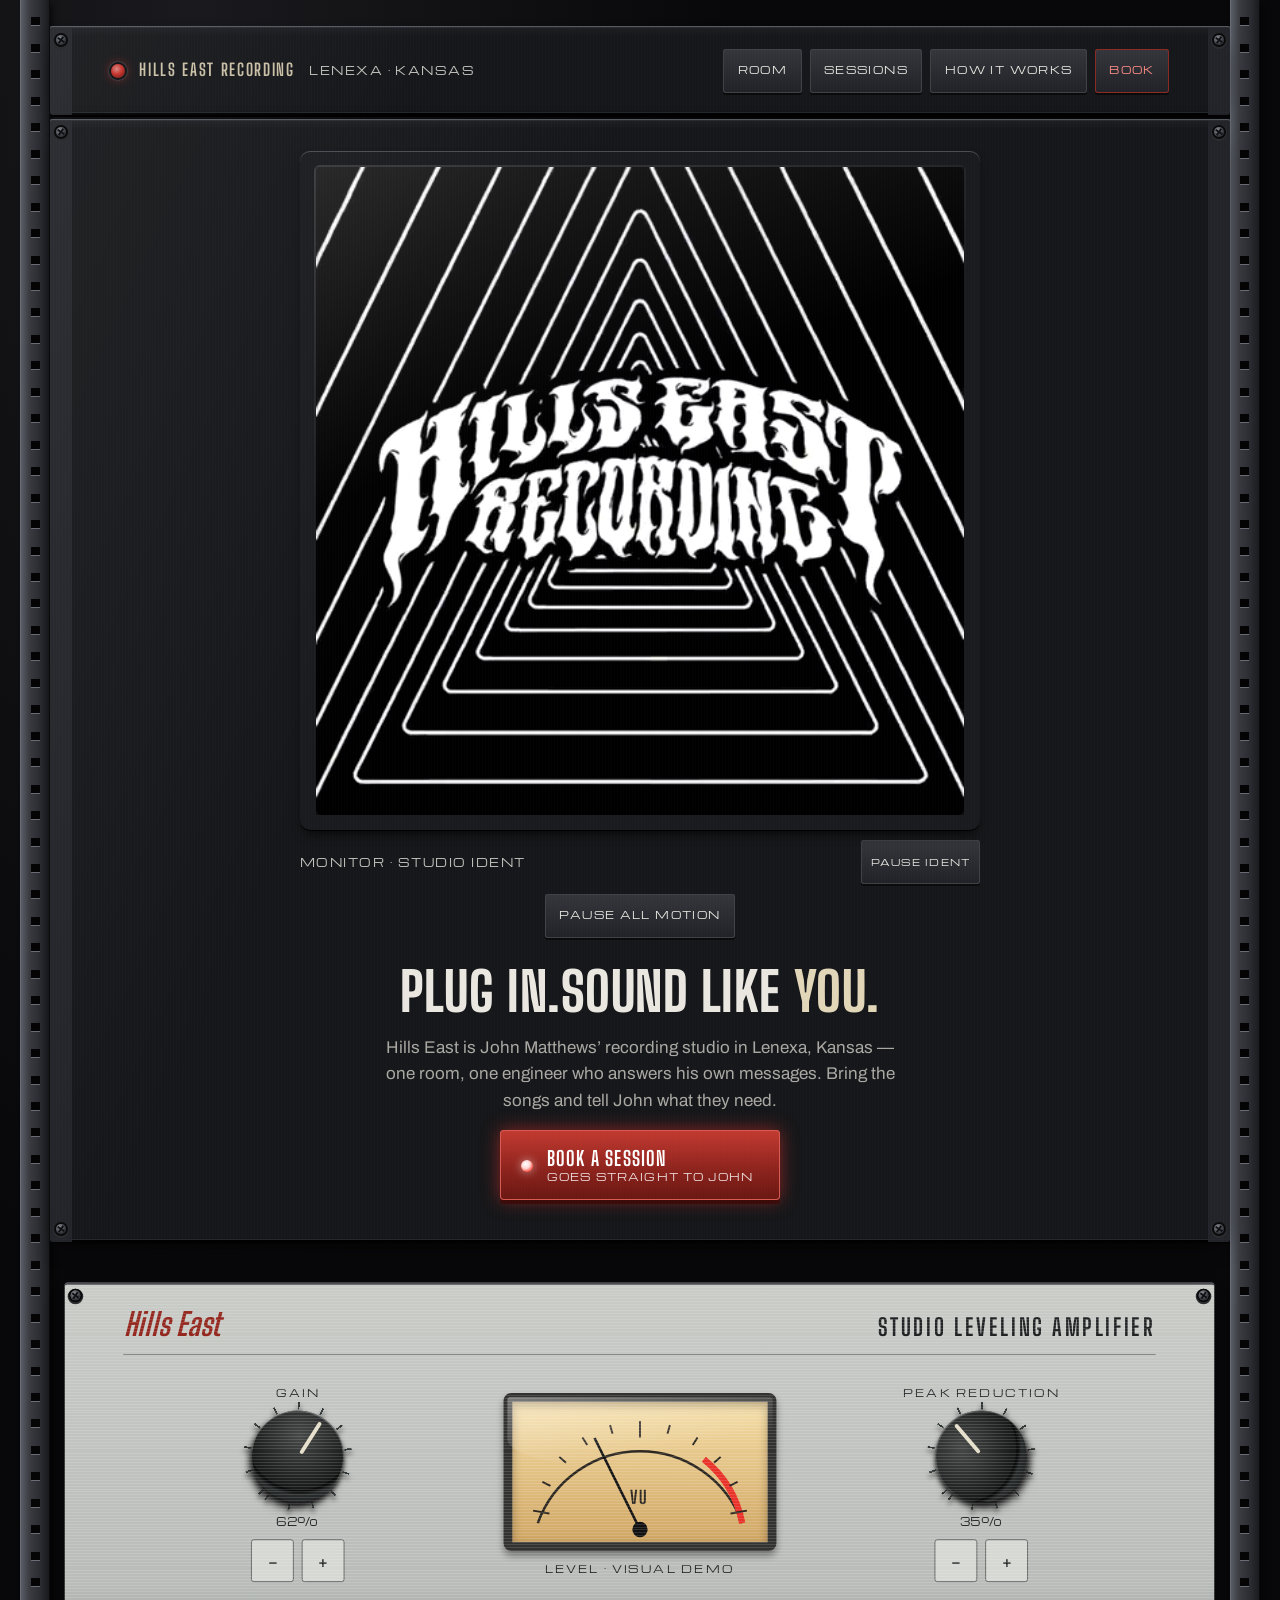
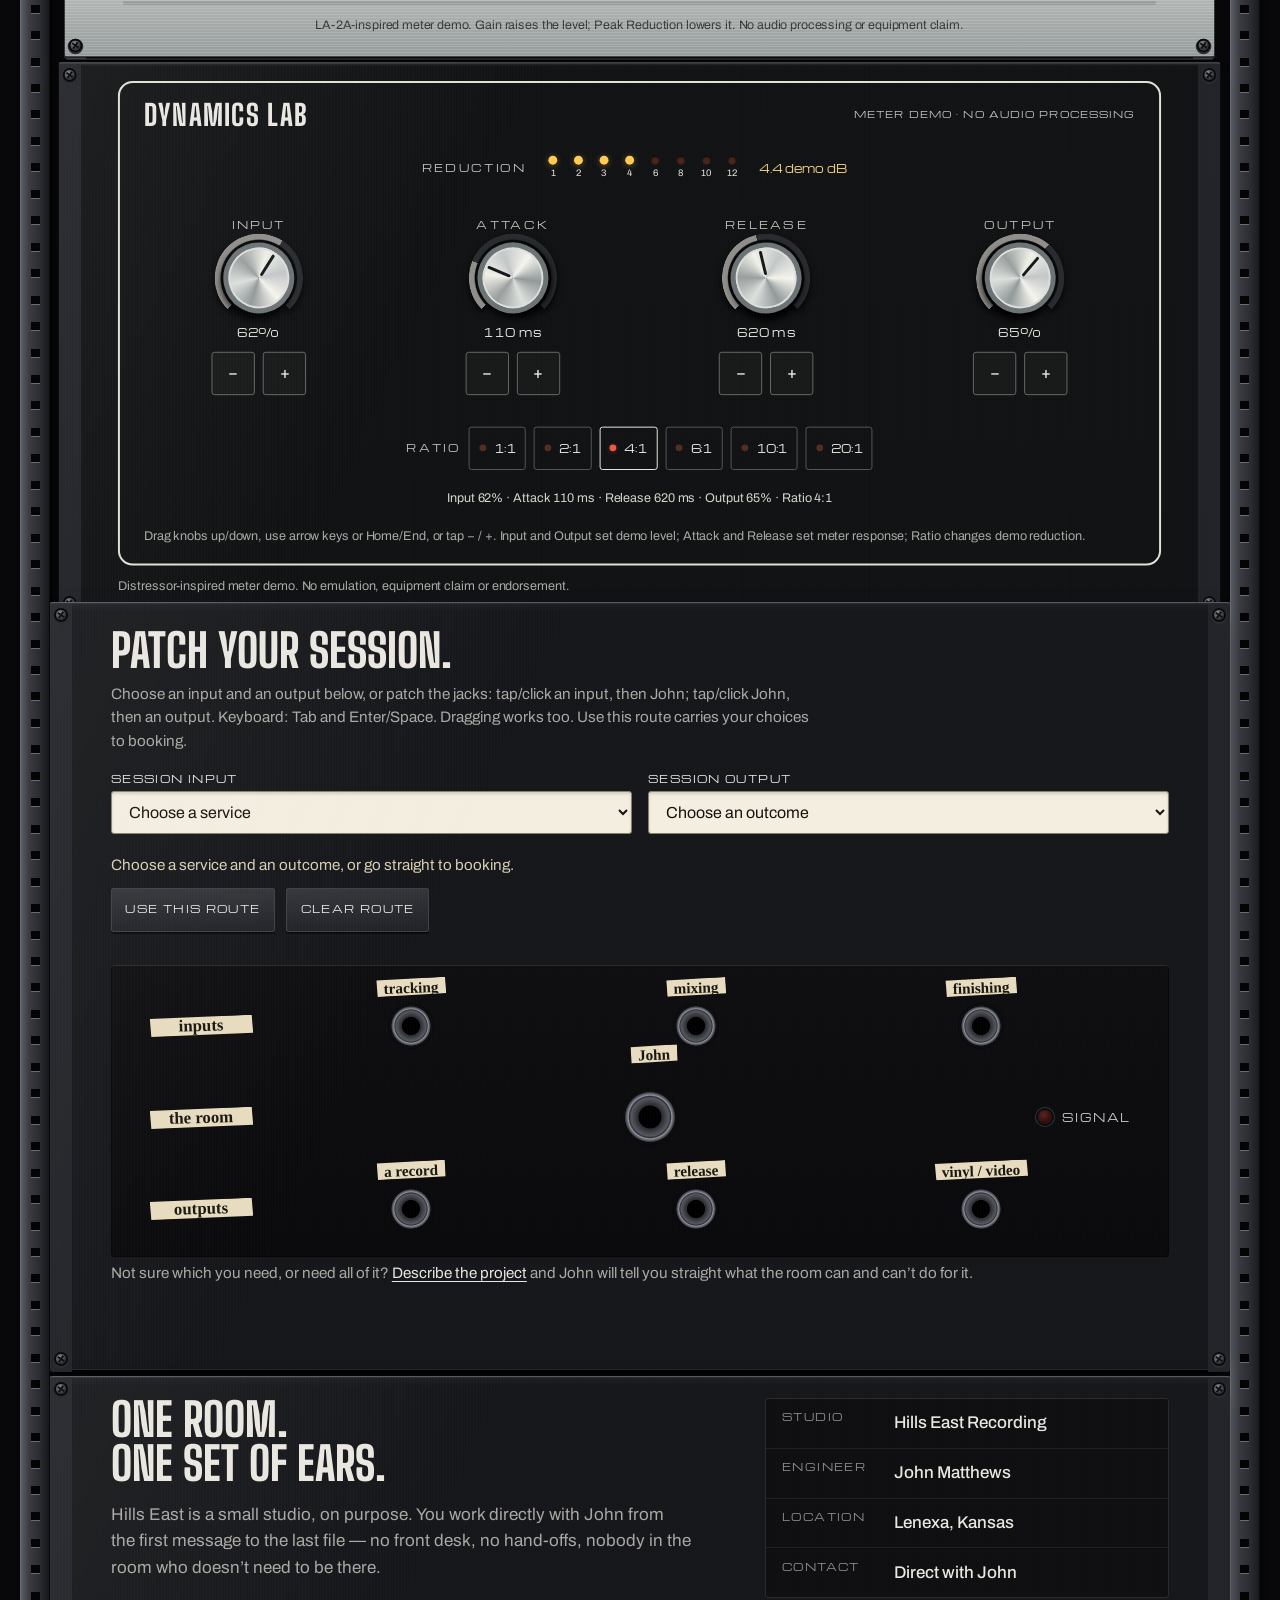
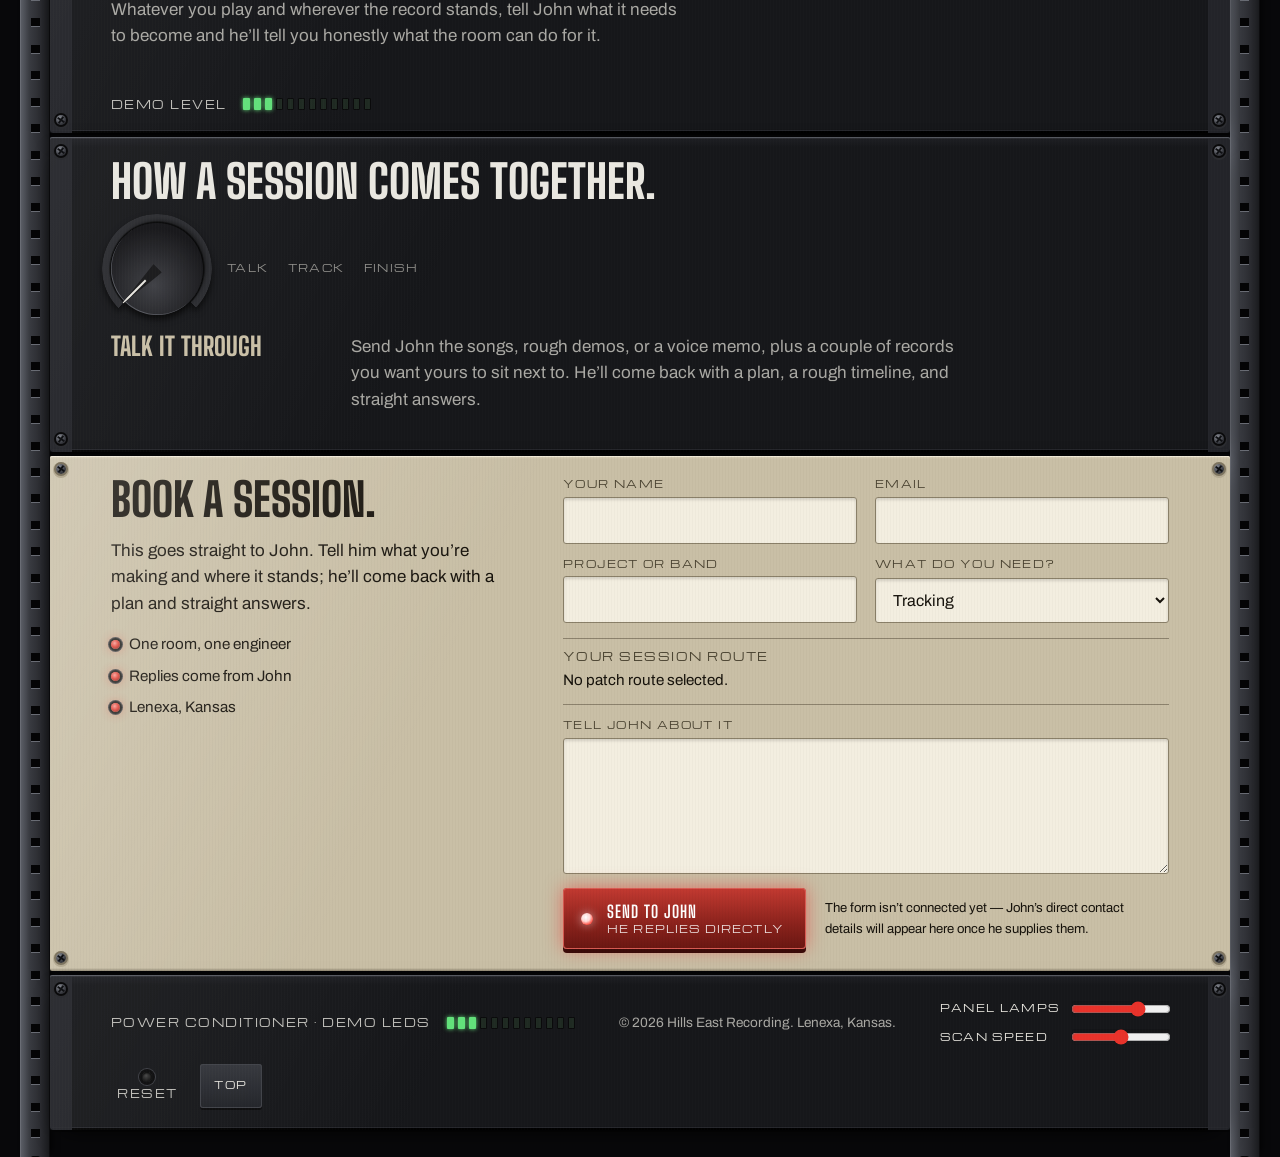
==== index.html @ ac547ae5 "add sampler" ====
<!doctype html>
<html lang="en">
<head>
<meta charset="utf-8">
<meta name="viewport" content="width=device-width,initial-scale=1">
<title>Hills East Recording — Lenexa, Kansas</title>
<meta name="description" content="Hills East Recording is John Matthews' one-room recording studio in Lenexa, Kansas. Tracking, mixing and finishing — you work directly with John.">
<meta name="theme-color" content="#0b0b0c">
<link rel="icon" href="assets/favicon.svg" type="image/svg+xml">
<link rel="preload" href="fonts/bigshoulders-var.woff2" as="font" type="font/woff2" crossorigin>
<link rel="preload" href="fonts/michroma-400.woff2" as="font" type="font/woff2" crossorigin>
<link rel="stylesheet" href="styles.css">
<link rel="stylesheet" href="sampler.css">
</head>
<body>
<a class="skip" href="#book">Skip to booking</a>

<div class="rack" id="rack">
  <div class="rail rail--l" aria-hidden="true"></div>
  <div class="rail rail--r" aria-hidden="true"></div>

  <!-- 1U · ID / power / nav -->
  <header class="unit u1 id-unit" aria-label="Site header">
    <span class="screw tl"></span><span class="screw tr"></span>
    <div class="id-brand">
      <span class="jewel jewel--on" aria-hidden="true"></span>
      <a href="#rack" class="brand">Hills East Recording</a>
      <span class="legend">Lenexa · Kansas</span>
    </div>
    <nav class="id-nav" aria-label="Sections">
      <a class="pushbtn" href="#room">Room</a>
      <a class="pushbtn" href="#patch">Sessions</a>
      <a class="pushbtn" href="#flow">How it works</a>
      <a class="pushbtn pushbtn--red" href="#book">Book</a>
    </nav>
  </header>

  <!-- 4U · monitor + hero -->
  <section class="unit u4 monitor" aria-labelledby="hero-title">
    <span class="screw tl"></span><span class="screw tr"></span><span class="screw bl"></span><span class="screw br"></span>
    <figure class="crt">
      <div class="crt-bezel">
        <picture>
          <source srcset="assets/hills-east-ident.webp" type="image/webp">
          <img class="crt-img" src="assets/hills-east-ident.gif" width="480" height="480" decoding="async"
               alt="Hills East Recording ident: nested white triangles zoom endlessly behind the studio's lettering">
        </picture>
        <span class="crt-glass" aria-hidden="true"></span>
      </div>
      <figcaption class="legend crt-cap">Monitor · studio ident <button class="pushbtn pushbtn--sm" type="button" id="ident-toggle" aria-pressed="true">Pause</button></figcaption>
      <button class="pushbtn motion-toggle" type="button" id="motion-toggle" aria-pressed="false">Pause all motion</button>
    </figure>

    <div class="hero-face">
      <h1 id="hero-title">Plug in.<br>Sound like <em>you.</em></h1>
      <p class="lede">Hills East is John Matthews’ recording studio in Lenexa, Kansas — one room, one engineer who answers his own messages. Bring the songs and tell John what they need.</p>

      <div class="hero-controls">
        <a class="bigswitch" href="#book"><span class="bigswitch-lamp" aria-hidden="true"></span>Book a session<small>Goes straight to John</small></a>
      </div>
    </div>
  </section>

  <section class="unit u3 optical-unit" id="optical" aria-labelledby="optical-title">
    <span class="screw tl"></span><span class="screw tr"></span><span class="screw bl"></span><span class="screw br"></span>
    <div class="optical-brand"><span>Hills East</span><h2 id="optical-title">Studio leveling amplifier</h2></div>
    <div class="optical-face"><div class="knob-wrap"><span class="legend">Gain</span><div class="knob knob--dark" role="slider" tabindex="0" aria-label="Gain — meter demo" aria-orientation="vertical" aria-valuemin="0" aria-valuemax="100" aria-valuenow="62" data-knob="gain" aria-describedby="knob-help"><span class="knob-cap"><i class="knob-line"></i></span></div><output data-value="gain">62</output><div class="knob-nudge"><button type="button" data-adjust="gain" data-direction="-1" aria-label="Decrease Gain">−</button><button type="button" data-adjust="gain" data-direction="1" aria-label="Increase Gain">+</button></div></div>
      <div class="optical-center">      <div class="meters" aria-hidden="true">
        <div class="vu" data-vu="L"><svg viewBox="0 0 200 110"><path class="vu-arc" d="M20 95 A85 85 0 0 1 180 95"/><path class="vu-red" d="M150 45 A85 85 0 0 1 180 95"/><g class="vu-ticks"></g><text x="100" y="80" class="vu-label">VU</text><line class="vu-needle" x1="100" y1="100" x2="100" y2="20"/><circle cx="100" cy="100" r="6" class="vu-hub"/></svg><span class="legend">L</span></div>

      </div>
<span class="legend">Level · visual demo</span></div>
      <div class="knob-wrap"><span class="legend">Peak reduction</span><div class="knob knob--dark" role="slider" tabindex="0" aria-label="Peak reduction — meter demo" aria-orientation="vertical" aria-valuemin="0" aria-valuemax="100" aria-valuenow="35" data-knob="peak" aria-describedby="knob-help"><span class="knob-cap"><i class="knob-line"></i></span></div><output data-value="peak">35</output><div class="knob-nudge"><button type="button" data-adjust="peak" data-direction="-1" aria-label="Decrease Peak reduction">−</button><button type="button" data-adjust="peak" data-direction="1" aria-label="Increase Peak reduction">+</button></div></div>
    </div>
    <p class="demo-note">LA-2A-inspired meter demo. Gain raises the level; Peak Reduction lowers it. No audio processing or equipment claim.</p>
  </section>

  <section class="unit u3 dynamics-unit" id="dynamics" aria-labelledby="dynamics-title">
    <span class="screw tl"></span><span class="screw tr"></span><span class="screw bl"></span><span class="screw br"></span>
    <div class="dynamics-frame">
      <div class="dynamics-head"><h2 id="dynamics-title">Dynamics lab</h2><span class="legend">Meter demo · no audio processing</span></div>
      <div class="demo-display"><span class="legend">Reduction</span><div class="reduction-leds" aria-hidden="true"><i><span>1</span></i><i><span>2</span></i><i><span>3</span></i><i><span>4</span></i><i><span>6</span></i><i><span>8</span></i><i><span>10</span></i><i><span>12</span></i></div><output id="demo-reduction">0.0 demo dB</output></div>
      <div class="dynamics-controls"><div class="knob-wrap"><span class="legend">Input</span><div class="knob knob--silver" role="slider" tabindex="0" aria-label="Input — meter demo" aria-orientation="vertical" aria-valuemin="0" aria-valuemax="100" aria-valuenow="62" data-knob="input" aria-describedby="knob-help"><span class="knob-cap"><i class="knob-line"></i></span></div><output data-value="input">62</output><div class="knob-nudge"><button type="button" data-adjust="input" data-direction="-1" aria-label="Decrease Input">−</button><button type="button" data-adjust="input" data-direction="1" aria-label="Increase Input">+</button></div></div><div class="knob-wrap"><span class="legend">Attack</span><div class="knob knob--silver" role="slider" tabindex="0" aria-label="Attack — meter demo" aria-orientation="vertical" aria-valuemin="0" aria-valuemax="100" aria-valuenow="25" data-knob="attack" aria-describedby="knob-help"><span class="knob-cap"><i class="knob-line"></i></span></div><output data-value="attack">25</output><div class="knob-nudge"><button type="button" data-adjust="attack" data-direction="-1" aria-label="Decrease Attack">−</button><button type="button" data-adjust="attack" data-direction="1" aria-label="Increase Attack">+</button></div></div><div class="knob-wrap"><span class="legend">Release</span><div class="knob knob--silver" role="slider" tabindex="0" aria-label="Release — meter demo" aria-orientation="vertical" aria-valuemin="0" aria-valuemax="100" aria-valuenow="45" data-knob="release" aria-describedby="knob-help"><span class="knob-cap"><i class="knob-line"></i></span></div><output data-value="release">45</output><div class="knob-nudge"><button type="button" data-adjust="release" data-direction="-1" aria-label="Decrease Release">−</button><button type="button" data-adjust="release" data-direction="1" aria-label="Increase Release">+</button></div></div><div class="knob-wrap"><span class="legend">Output</span><div class="knob knob--silver" role="slider" tabindex="0" aria-label="Output — meter demo" aria-orientation="vertical" aria-valuemin="0" aria-valuemax="100" aria-valuenow="65" data-knob="output" aria-describedby="knob-help"><span class="knob-cap"><i class="knob-line"></i></span></div><output data-value="output">65</output><div class="knob-nudge"><button type="button" data-adjust="output" data-direction="-1" aria-label="Decrease Output">−</button><button type="button" data-adjust="output" data-direction="1" aria-label="Increase Output">+</button></div></div></div>
      <div class="ratio-bank" role="group" aria-label="Demo ratio"><span class="legend">Ratio</span><button type="button" data-ratio="1" aria-pressed="false"><i aria-hidden="true"></i>1:1</button><button type="button" data-ratio="2" aria-pressed="false"><i aria-hidden="true"></i>2:1</button><button type="button" data-ratio="4" aria-pressed="true"><i aria-hidden="true"></i>4:1</button><button type="button" data-ratio="6" aria-pressed="false"><i aria-hidden="true"></i>6:1</button><button type="button" data-ratio="10" aria-pressed="false"><i aria-hidden="true"></i>10:1</button><button type="button" data-ratio="20" aria-pressed="false"><i aria-hidden="true"></i>20:1</button></div>
      <p id="demo-settings" class="demo-settings" aria-live="polite"></p>
      <p id="knob-help" class="demo-note">Drag knobs up/down, use arrow keys or Home/End, or tap − / +. Input and Output set demo level; Attack and Release set meter response; Ratio changes demo reduction.</p>
    </div>
    <p class="demo-note">Distressor-inspired meter demo. No emulation, equipment claim or endorsement.</p>
  </section>

  <!-- 2U · patchbay: sessions -->
  <section class="unit u2 patchbay" id="patch" aria-labelledby="patch-title">
    <span class="screw tl"></span><span class="screw tr"></span><span class="screw bl"></span><span class="screw br"></span>
    <div class="patch-head">
      <h2 id="patch-title">Patch your session.</h2>
      <p class="patch-hint">Choose an input and an output below, or patch the jacks: tap/click an input, then John; tap/click John, then an output. Keyboard: Tab and Enter/Space. Dragging works too. Use this route carries your choices to booking.</p>
    </div>
    <div class="route-selectors"><div class="f"><label for="route-input">Session input</label><select id="route-input"><option value="">Choose a service</option><option value="in-tracking">Tracking</option><option value="in-mixing">Mixing</option><option value="in-finishing">Finishing</option></select></div><div class="f"><label for="route-output">Session output</label><select id="route-output"><option value="">Choose an outcome</option><option value="out-record">A record</option><option value="out-release">Release</option><option value="out-video">Vinyl / video</option></select></div></div>
    <div class="route-actions"><p id="route-status" role="status">Choose a service and an outcome.</p><button class="pushbtn" type="button" id="use-route">Use this route</button><button class="pushbtn" type="button" id="clear-route">Clear route</button></div>
    <noscript><p>Interactive routing needs JavaScript. You can still choose your service and describe the outcome in the booking form below. The form is not connected.</p></noscript>
    <div class="jackfield">
      <svg class="cables" aria-hidden="true"></svg>
      <div class="jackrow jackrow--in">
        <span class="tape">inputs</span>
        <button class="jack" data-jack="in-tracking" aria-label="Input: tracking"><span class="tape tape--jack">tracking</span></button>
        <button class="jack" data-jack="in-mixing" aria-label="Input: mixing"><span class="tape tape--jack">mixing</span></button>
        <button class="jack" data-jack="in-finishing" aria-label="Input: finishing"><span class="tape tape--jack">finishing</span></button>
      </div>
      <div class="jackrow jackrow--room">
        <span class="tape">the room</span>
        <button class="jack jack--room" data-jack="room" aria-label="The room"><span class="tape tape--jack">John</span></button>
        <span class="lamp-wrap"><span class="jewel" id="route-lamp" aria-hidden="true"></span><span class="legend">Signal</span></span>
      </div>
      <div class="jackrow jackrow--out">
        <span class="tape">outputs</span>
        <button class="jack" data-jack="out-record" aria-label="Output: a record"><span class="tape tape--jack">a record</span></button>
        <button class="jack" data-jack="out-release" aria-label="Output: release"><span class="tape tape--jack">release</span></button>
        <button class="jack" data-jack="out-video" aria-label="Output: video / vinyl"><span class="tape tape--jack">vinyl / video</span></button>
      </div>
    </div>
    <div class="services" id="services" aria-live="polite">
      <article class="service" data-service="in-tracking"><h3>Tracking</h3><p>You have songs and need them recorded well. Say what you play, how many of you there are, and what the performance needs to feel like.</p></article>
      <article class="service" data-service="in-mixing"><h3>Mixing</h3><p>You have tracks and want them to become a record. Send the sessions or stems and a couple of references you want yours to sit next to.</p></article>
      <article class="service" data-service="in-finishing"><h3>Finishing</h3><p>You have a mix and need it ready to release. Say where it’s going — streaming, vinyl, a video — and when.</p></article>
      <p class="service-idle">Not sure which you need, or need all of it? <a href="#book">Describe the project</a> and John will tell you straight what the room can and can’t do for it.</p>
    </div>
  </section>

  <!-- 3U · the room -->
  <section class="unit u3 room" id="room" aria-labelledby="room-title">
    <span class="screw tl"></span><span class="screw tr"></span><span class="screw bl"></span><span class="screw br"></span>
    <div class="room-face">
      <h2 id="room-title">One room.<br>One set of ears.</h2>
      <p>Hills East is a small studio, on purpose. You work directly with John from the first message to the last file — no front desk, no hand-offs, nobody in the room who doesn’t need to be there.</p>
      <p>Whatever you play and wherever the record stands, tell John what it needs to become and he’ll tell you honestly what the room can do for it.</p>
    </div>
    <dl class="spec">
      <div><dt>Studio</dt><dd>Hills East Recording</dd></div>
      <div><dt>Engineer</dt><dd>John Matthews</dd></div>
      <div><dt>Location</dt><dd>Lenexa, Kansas</dd></div>
      <div><dt>Contact</dt><dd>Direct with John</dd></div>
    </dl>
    <div class="ladder" aria-hidden="true"><span class="legend">Demo level</span><div class="ladder-leds"></div></div>
  </section>

  <!-- 2U · how it works: rotary selector -->
  <section class="unit u2 flow" id="flow" aria-labelledby="flow-title">
    <span class="screw tl"></span><span class="screw tr"></span><span class="screw bl"></span><span class="screw br"></span>
    <h2 id="flow-title">How a session comes together.</h2>
    <div class="selector">
      <div class="knob knob--chicken knob--big" role="slider" tabindex="0" aria-label="Session stage" aria-valuemin="0" aria-valuemax="2" aria-valuenow="0" aria-valuetext="Talk" data-knob="stage" data-steps="3"><span class="knob-cap"><i class="knob-line"></i></span></div>
      <ol class="stage-labels" aria-hidden="true"><li>Talk</li><li>Track</li><li>Finish</li></ol>
    </div>
    <div class="stages">
      <article class="stage is-on" data-stage="0"><h3>Talk it through</h3><p>Send John the songs, rough demos, or a voice memo, plus a couple of records you want yours to sit next to. He’ll come back with a plan, a rough timeline, and straight answers.</p></article>
      <article class="stage" data-stage="1"><h3>Get in the room</h3><p>Load in, get comfortable, dial the sounds at the source. The session runs at the pace of the performance — nobody watches the clock louder than the music.</p></article>
      <article class="stage" data-stage="2"><h3>Finish and release</h3><p>Mixes go back and forth until they feel right. Then finals, formats, and a clear list of what you’re walking away with — ready for release.</p></article>
    </div>
  </section>

  <!-- 4U · booking -->
  <section class="unit u4 booking" id="book" aria-labelledby="book-title">
    <span class="screw tl"></span><span class="screw tr"></span><span class="screw bl"></span><span class="screw br"></span>
    <div class="book-face">
      <h2 id="book-title">Book a session.</h2>
      <p>This goes straight to John. Tell him what you’re making and where it stands; he’ll come back with a plan and straight answers.</p>
      <ul class="book-facts">
        <li><span class="jewel jewel--on jewel--sm" aria-hidden="true"></span>One room, one engineer</li>
        <li><span class="jewel jewel--on jewel--sm" aria-hidden="true"></span>Replies come from John</li>
        <li><span class="jewel jewel--on jewel--sm" aria-hidden="true"></span>Lenexa, Kansas</li>
      </ul>
    </div>
    <form class="book-form" action="#" method="post" novalidate>
      <div class="f"><label for="name">Your name</label><input id="name" name="name" autocomplete="name" required></div>
      <div class="f"><label for="email">Email</label><input id="email" name="email" type="email" autocomplete="email" required></div>
      <div class="f"><label for="project">Project or band</label><input id="project" name="project"></div>
      <div class="f"><label for="need">What do you need?</label>
        <select id="need" name="need"><option>Tracking</option><option>Mixing</option><option>Finishing</option><option>The whole record</option><option>Not sure yet</option></select></div>
      <div class="f f--wide booking-route"><span class="legend">Your session route</span><p id="booking-route" aria-live="polite">No patch route selected.</p><input type="hidden" id="booking-route-field" name="session_route" value=""></div>
      <div class="f f--wide"><label for="msg">Tell John about it</label><textarea id="msg" name="message" rows="5" required></textarea></div>
      <div class="f f--wide send-row">
        <button class="bigswitch bigswitch--btn" type="submit"><span class="bigswitch-lamp" aria-hidden="true"></span>Send to John<small>He replies directly</small></button>
        <p class="form-note" id="form-note">The form isn’t connected yet — John’s direct contact details will appear here once he supplies them.</p>
      </div>
    </form>
  </section>

  <!-- 1U · power conditioner (reset = easter egg) -->
  <footer class="unit u1 power" aria-label="Site footer">
    <span class="screw tl"></span><span class="screw tr"></span>
    <div class="power-left">
      <span class="legend">Power conditioner · demo LEDs</span>
      <span class="ladder-leds ladder-leds--power" aria-hidden="true"></span>
    </div>
    <p class="power-copy">© <span data-year>2026</span> Hills East Recording. Lenexa, Kansas.</p>
    <div class="utility-controls"><label for="lamp-level">Panel lamps</label><input id="lamp-level" type="range" min="0" max="100" value="70"><label for="scan-speed">Scan speed</label><input id="scan-speed" type="range" min="0" max="100" value="50"></div>
    <div class="power-right">
      <button class="reset" id="reset" type="button" aria-label="Reset"><span class="legend">Reset</span></button>
      <a class="pushbtn" href="#rack">Top</a>
    </div>
  </footer>

  <!-- hidden 6U rack, mounted by the easter egg -->
  <section class="unit u6 hidden-rack" id="hidden-rack" hidden aria-label="Hidden rack: drum machine and synthesizer"></section>
</div>

<script src="vendor/gsap.min.js" defer></script>
<script src="vendor/ScrollTrigger.min.js" defer></script>
<script src="script.js" defer></script>
<script src="pad-sampler.js" defer></script>
<script src="hidden-rack.js" defer></script>
</body>
</html>
---- styles.css ----
/* Hills East Recording — rackmount edition.
   The page is a 19" rack. Faceplates: brushed black + champagne. One red jewel family.
   Lighting: warm key upper-left, top-edge highlight on every plate. */

@font-face { font-family: "Big Shoulders"; src: url("fonts/bigshoulders-var.woff2") format("woff2"); font-weight: 100 900; font-display: swap; }
@font-face { font-family: "Michroma"; src: url("fonts/michroma-400.woff2") format("woff2"); font-weight: 400; font-display: swap; }
@font-face { font-family: "Archivo"; src: url("fonts/archivo-var.woff2") format("woff2"); font-weight: 100 900; font-display: swap; }
@font-face { font-family: "Archivo"; src: url("fonts/archivo-400-italic.woff2") format("woff2"); font-weight: 400; font-style: italic; font-display: swap; }
@font-face { font-family: "Caveat"; src: url("fonts/caveat-8246.woff2") format("woff2"); font-weight: 500 700; font-display: swap; }

:root {
  --room: #08080a;
  --rail: #2a2b2f; --rail-hi: #4a4c52;
  --plate: #16171a; --plate-2: #1d1e22; --plate-hi: #35373d;
  --champ: #c9bfa6; --champ-2: #a99f88; --champ-ink: #17130c;
  --silk: #e9e7e0; --silk-2: #a9a8a3; --silk-3: #8f8e8a;
  --red: #e8322a; --red-glow: rgba(232,50,42,.55); --amber: #ffb43c; --green: #62e07a;
  --display: "Big Shoulders", Impact, "Arial Narrow", sans-serif;
  --silkfont: "Michroma", "Archivo", sans-serif;
  --body: "Archivo", system-ui, sans-serif;
  --tape: "Caveat", "Comic Sans MS", cursive;
  --u: clamp(64px, 6.2vw, 88px);      /* 1U */
  --gutter: clamp(1rem, 3vw, 2.5rem);
  --lamp: .7;                          /* driven by the Lamps knob */
  --speed: 1;                          /* driven by the Speed knob */
  --accent-hue: 4;
}
*,*::before,*::after { box-sizing: border-box; }
html { scroll-behavior: smooth; background: var(--room); color-scheme: dark; }
body { margin: 0; min-height: 100vh; font: 400 1.0625rem/1.55 var(--body); color: var(--silk); background:
  radial-gradient(ellipse 70% 50% at 15% 0%, #1a1a1e 0%, transparent 60%), var(--room); -webkit-font-smoothing: antialiased; }
::selection { background: var(--red); color: #fff; }
:focus-visible { outline: 2px solid var(--amber); outline-offset: 3px; }
a { color: var(--silk); }
img, svg { display: block; max-width: 100%; }
h1,h2,h3,p,dl,dd,ol,ul { margin: 0; }
.skip { position: absolute; top: -60px; left: 1rem; z-index: 99; padding: .6rem 1rem; background: var(--red); color: #fff; }
.skip:focus { top: .5rem; }
.legend { font: 400 .66rem/1.3 var(--silkfont); letter-spacing: .14em; text-transform: uppercase; color: #c3c2bd; }
.tape { font: 700 1.05rem/1 var(--tape); color: #1a1710; background: #e7dcbf; padding: .12em .5em .05em; transform: rotate(-1.5deg); display: inline-block;
  box-shadow: 0 1px 1px #0008; clip-path: polygon(1% 8%, 99% 0, 100% 92%, 2% 100%); }

/* ---------- the rack */
.rack { position: relative; max-width: 1240px; margin: 0 auto; padding: calc(var(--u)/3) 0; display: grid; gap: 4px; align-content: start; }
.unit { margin: 0 clamp(1.3rem, 2.6vw, 1.9rem); }
.rail { position: absolute; top: 0; bottom: 0; width: clamp(1.3rem, 2.6vw, 1.9rem); background: linear-gradient(90deg, #5a5d65, #3a3c42 30%, #2b2c31 70%, #1a1b1e); border-left: 1px solid #6a6d75; border-right: 1px solid #0d0d0f; box-shadow: 4px 0 10px -4px #000; }
.rail--l { left: 0; } .rail--r { right: 0; }
.rail::before { content: ""; position: absolute; left: 50%; top: 0; bottom: 0; width: 9px; margin-left: -4.5px; background:
  repeating-linear-gradient(to bottom, transparent 0 calc(var(--u)/3 - 9px), #050506 calc(var(--u)/3 - 9px) calc(var(--u)/3 - 1px), #6a6d75 calc(var(--u)/3 - 1px) calc(var(--u)/3)); border-radius: 2px; }

.unit { position: relative; border-radius: 2px; padding: calc(var(--u)*.28) calc(var(--gutter) + 22px); background:
  linear-gradient(180deg, var(--plate-hi) 0, var(--plate-2) 2px, var(--plate) 10px, var(--plate) calc(100% - 4px), #0b0b0d 100%);
  box-shadow: 0 1px 0 #55585f inset, 0 2px 0 #2a2b30 inset, 0 -2px 0 #000 inset, 0 -3px 0 #26272c inset, 0 10px 24px -12px #000, 0 2px 0 #050506; }
/* rack ears: the plate's outer 14px is a lighter strip that carries the screws */
.unit::before { content: ""; position: absolute; inset: 0; border-radius: 3px; pointer-events: none; background:
  linear-gradient(90deg, #23252a 0 22px, #000 22px 23px, transparent 23px calc(100% - 23px), #000 calc(100% - 23px) calc(100% - 22px), #23252a calc(100% - 22px)); mix-blend-mode: lighten; opacity: .95; }
.unit::after { content: ""; position: absolute; inset: 0; border-radius: 4px; pointer-events: none; background:
  linear-gradient(115deg, rgba(255,255,255,.05) 0, transparent 35%), repeating-linear-gradient(90deg, rgba(255,255,255,.012) 0 1px, transparent 1px 3px); }
.u1 { min-height: calc(var(--u) - 4px); } .u2 { min-height: calc(var(--u)*2 - 4px); } .u3 { min-height: calc(var(--u)*3 - 4px); } .u4 { min-height: calc(var(--u)*4 - 4px); } .u6 { min-height: calc(var(--u)*6 - 4px); }
.screw { position: absolute; width: 10px; height: 10px; border-radius: 50%; background: radial-gradient(circle at 35% 30%, #8b8e96, #3a3c42 60%, #16171a); box-shadow: 0 0 0 2px #0a0a0b, 0 1px 0 3px #2c2d31; z-index: 2; }
.screw::before { content: ""; position: absolute; inset: 4px 1px; background: #101114; transform: rotate(35deg); }
.screw::after { content: ""; position: absolute; inset: 1px 4px; background: #101114; transform: rotate(35deg); }
.tl { top: calc(var(--u)/6 - 5px); left: 6px; } .tr { top: calc(var(--u)/6 - 5px); right: 6px; } .bl { bottom: calc(var(--u)/6 - 5px); left: 6px; } .br { bottom: calc(var(--u)/6 - 5px); right: 6px; }

/* jewel lamps + LED ladders */
.jewel { width: 14px; height: 14px; border-radius: 50%; display: inline-block; background: radial-gradient(circle at 40% 35%, #ff9a94, var(--red) 45%, #5a0d0a 100%);
  box-shadow: 0 0 0 2px #0a0a0b, 0 0 0 3px #3a3c42, 0 0 calc(14px * var(--lamp)) calc(2px * var(--lamp)) var(--red-glow); opacity: calc(.35 + var(--lamp) * .65); transition: opacity .3s, box-shadow .3s; }
.jewel--sm { width: 9px; height: 9px; }
.jewel:not(.jewel--on) { background: radial-gradient(circle at 40% 35%, #6a2a27, #3a0f0d 60%); box-shadow: 0 0 0 2px #0a0a0b, 0 0 0 3px #3a3c42; opacity: .8; }
.ladder-leds { display: inline-flex; gap: 4px; }
.ladder-leds i { width: 7px; height: 12px; border-radius: 1px; background: #1f2a22; box-shadow: inset 0 0 0 1px #0a0a0b; }
.ladder-leds i.on { background: var(--green); box-shadow: 0 0 calc(6px * var(--lamp)) var(--green); }
.ladder-leds i.on.hot { background: var(--amber); box-shadow: 0 0 6px var(--amber); }
.ladder-leds i.on.peak { background: var(--red); box-shadow: 0 0 6px var(--red); }

/* pushbuttons, big illuminated switch */
.pushbtn { display: inline-flex; align-items: center; padding: .55rem .9rem; border-radius: 3px; text-decoration: none; font: 400 .62rem/1 var(--silkfont); letter-spacing: .14em; text-transform: uppercase; color: var(--silk);
  background: linear-gradient(180deg, #34363c, #202227); box-shadow: 0 2px 0 #0a0a0b, 0 0 0 1px #3f4147 inset; transition: transform .08s, box-shadow .08s; }
.pushbtn:hover { color: #fff; } .pushbtn:active { transform: translateY(2px); box-shadow: 0 0 0 #000, 0 0 0 1px #3f4147 inset; }
.pushbtn--red { color: #ff8c85; box-shadow: 0 2px 0 #0a0a0b, 0 0 0 1px #8a2a25 inset; }
.bigswitch { display: inline-grid; grid-template-columns: auto 1fr; align-items: center; gap: .3rem .9rem; padding: .95rem 1.4rem .9rem 1.1rem; border-radius: 4px; text-decoration: none; color: #fff; border: 0; cursor: pointer;
  font: 700 1.05rem/1 var(--display); letter-spacing: .06em; text-transform: uppercase; background: linear-gradient(180deg, #c33a31, #8a221c 60%, #6a1712); box-shadow: 0 4px 0 #3b0b09, 0 0 0 1px #d85b53 inset, 0 0 calc(24px * var(--lamp)) var(--red-glow); text-align: left; }
.bigswitch small { grid-column: 2; font: 400 .6rem/1 var(--silkfont); letter-spacing: .12em; opacity: .85; }
.bigswitch-lamp { grid-row: 1 / span 2; width: 12px; height: 12px; border-radius: 50%; background: radial-gradient(circle at 40% 35%, #fff, #ffd7d4 40%, #ff5a4f 70%); box-shadow: 0 0 10px #fff8; }
.bigswitch:active { transform: translateY(3px); box-shadow: 0 1px 0 #3b0b09, 0 0 0 1px #d85b53 inset; }

/* knobs */
.knob-wrap { display: grid; justify-items: center; gap: .45rem; }
.knob { --a: 0deg; width: 54px; height: 54px; border-radius: 50%; position: relative; cursor: ns-resize; touch-action: none; user-select: none; filter: drop-shadow(0 4px 3px #000c); }
.knob::before { content: ""; position: absolute; inset: -9px; border-radius: 50%; background:
  conic-gradient(from 225deg, var(--silk-3) 0 var(--sweep, 0deg), #2a2b2f var(--sweep, 0deg) 270deg, transparent 270deg); -webkit-mask: radial-gradient(circle, transparent 60%, #000 62%, #000 70%, transparent 72%); mask: radial-gradient(circle, transparent 60%, #000 62%, #000 70%, transparent 72%); }
.knob-cap { position: absolute; inset: 0; border-radius: 50%; transform: rotate(var(--a)); transition: transform .05s linear; }
.knob-line { position: absolute; left: 50%; top: 5px; width: 3px; height: 40%; margin-left: -1.5px; background: var(--silk); border-radius: 2px; }
.knob--skirt .knob-cap { background: radial-gradient(circle at 40% 30%, #6d7079, #2a2b30 55%, #14151a 100%); box-shadow: 0 3px 5px #000a, inset 0 1px 0 #8a8d95; }
.knob--skirt::after { content: ""; position: absolute; inset: 6px; border-radius: 50%; background: radial-gradient(circle at 45% 40%, #cfc7b4, #8f876f 70%); pointer-events: none; transform: rotate(var(--a)); }
.knob--skirt .knob-line { z-index: 1; top: 8px; height: 30%; background: #111; }
.knob--chicken .knob-cap { background: radial-gradient(circle at 40% 35%, #3b3c41, #121215 70%); box-shadow: 0 3px 5px #000a, inset 0 1px 0 #55575e; }
.knob--chicken .knob-line { top: -6px; height: 58%; width: 12px; margin-left: -6px; background: #161618; clip-path: polygon(50% 0, 100% 100%, 0 100%); border-radius: 0; box-shadow: none; border: 0; }
.knob--chicken .knob-line::after { content: ""; position: absolute; left: 50%; top: 4px; width: 2px; height: 60%; margin-left: -1px; background: var(--silk); }
.knob--soft .knob-cap { background: radial-gradient(circle at 50% 40%, #2c2d32, #0f0f12 75%); box-shadow: 0 3px 6px #000c, inset 0 0 0 2px #26272c; }
.knob--soft .knob-line { background: var(--amber); box-shadow: 0 0 6px var(--amber); }
.knob--big { width: 92px; height: 92px; }
.knob:focus-visible { outline-offset: 12px; }

/* ---------- 1U id */
.id-unit { display: flex; align-items: center; justify-content: space-between; gap: 1rem; }
.id-brand { display: flex; align-items: center; gap: .9rem; }
.brand { font: 700 1.05rem/1 var(--display); letter-spacing: .1em; text-transform: uppercase; text-decoration: none; color: var(--champ); }
.id-nav { display: flex; gap: .5rem; }

/* ---------- 4U monitor */
.monitor { display: grid; grid-template-columns: minmax(240px, 38%) 1fr; gap: clamp(1.5rem, 4vw, 3.5rem); align-items: center; padding-top: calc(var(--u)*.45); padding-bottom: calc(var(--u)*.45); }
.crt { margin: 0; display: grid; gap: .6rem; }
.crt-bezel { position: relative; padding: 16px; border-radius: 10px; background: linear-gradient(180deg, #2b2c31, #121215); box-shadow: inset 0 1px 0 #4a4c52, inset 0 -1px 0 #000, inset 0 0 0 16px #1a1b1f, inset 0 14px 22px 10px #000, 0 6px 14px -6px #000; }
.crt-img { width: 100%; height: auto; aspect-ratio: 1; object-fit: cover; border-radius: 6px; background: #000; filter: contrast(1.05); box-shadow: inset 0 0 30px #000; }
.crt-glass { position: absolute; inset: 14px; border-radius: 6px; pointer-events: none; animation: scan var(--crt-period, 3.2s) linear infinite; background-size: 100% 100%, 100% 6px; background: linear-gradient(160deg, rgba(255,255,255,.14), transparent 40%), repeating-linear-gradient(0deg, rgba(0,0,0,.18) 0 1px, transparent 1px 3px); mix-blend-mode: screen; }
.hero-face { display: grid; gap: 1.2rem; }
h1 { font: 800 clamp(2.6rem, 5.4vw, 4.6rem)/.92 var(--display); text-transform: uppercase; letter-spacing: .01em; color: var(--silk); }
h1 em { font-style: normal; color: #e2d6b8; }
.lede { color: var(--silk-2); max-width: 52ch; }
.meters { display: flex; gap: 1.2rem; }
.vu { display: grid; justify-items: center; gap: .3rem; width: 150px; }
.vu svg { width: 100%; background: linear-gradient(180deg, #f2ead2, #d9cfae); border-radius: 4px; box-shadow: inset 0 0 0 3px #2a2b2f, inset 0 0 0 4px #5c5f66, inset 0 6px 10px -6px #0006, 0 2px 4px #000a; }
.vu { position: relative; }
.vu::after { content: ""; position: absolute; left: 4px; right: 4px; top: 4px; height: 45%; border-radius: 3px 3px 40% 40%; background: linear-gradient(170deg, rgba(255,255,255,.35), rgba(255,255,255,0) 70%); pointer-events: none; }
.vu-arc { fill: none; stroke: #2b2620; stroke-width: 2; } .vu-red { fill: none; stroke: var(--red); stroke-width: 5; }
.vu-ticks line { stroke: #2b2620; stroke-width: 1.5; }
.vu-label { font: 700 14px var(--display); fill: #2b2620; text-anchor: middle; letter-spacing: 2px; }
.vu-needle { stroke: #111; stroke-width: 2; }
.vu-hub { fill: #111; }
.hero-controls { display: flex; align-items: end; gap: 1.6rem; flex-wrap: wrap; }
.hero-cluster { display: flex; align-items: end; gap: 1.6rem; padding: .9rem 1.1rem .7rem; border: 1px solid #2c2e33; border-radius: 4px; background: #121316; box-shadow: inset 0 1px 0 #000; }
.hero-controls .bigswitch { padding: 1.15rem 1.7rem 1.1rem 1.3rem; font-size: 1.25rem; }

/* ---------- 2U patchbay */
.patchbay { display: grid; gap: 1.2rem; padding-top: calc(var(--u)*.35); }
.patch-head { display: grid; gap: .6rem; max-width: 70ch; }
h2 { font: 800 clamp(1.9rem, 3.6vw, 3rem)/.95 var(--display); text-transform: uppercase; color: var(--silk); }
.patch-hint { color: var(--silk-2); font-size: .95rem; }
.jackfield { position: relative; display: grid; gap: 2.6rem; padding: 2.4rem var(--gutter) 1.6rem; border-radius: 4px; background: linear-gradient(180deg, #0f0f11, #0a0a0c); box-shadow: inset 0 1px 0 #2a2b2f, inset 0 0 0 1px #050506; }
.cables { position: absolute; inset: 0; width: 100%; height: 100%; pointer-events: none; z-index: 1; }
.tape--jack { z-index: 3; }
.cables path { fill: none; stroke-width: 7; stroke-linecap: round; filter: drop-shadow(0 3px 2px #0009); }
.cables path.c0 { stroke: #d33a30; } .cables path.c1 { stroke: #3a7bd3; } .cables path.c2 { stroke: #e0b23a; } .cables path.c3 { stroke: #4fbf6a; }
.cables path.preview { stroke: var(--silk-3); stroke-dasharray: 6 6; stroke-width: 4; }
.jackrow { display: grid; grid-template-columns: 7rem repeat(3, 1fr) auto; align-items: center; gap: 1rem; justify-items: center; }
.jackrow > .tape { justify-self: start; }
.jackrow > .tape { min-width: 6.5rem; text-align: center; }
.jack { position: relative; width: 44px; height: 44px; border-radius: 50%; border: 0; cursor: pointer; padding: 0; touch-action: none; background: radial-gradient(circle at 50% 50%, #000 0 28%, #2a2b2f 30%, #55585f 48%, #2e3035 52%, #8d9099 55%, #3a3c42 62%, transparent 64%); box-shadow: 0 0 0 1px #0a0a0b; }
.jack.armed { box-shadow: 0 0 0 2px var(--amber), 0 0 12px var(--amber); }
.jack.patched::before { content: ""; position: absolute; inset: 7px; border-radius: 50%; background: radial-gradient(circle at 40% 35%, #7a7d86, #23242a 60%, #0c0c0e); box-shadow: 0 0 0 3px #16171a, 0 2px 3px #000; z-index: 3; }
.jack--room { width: 56px; height: 56px; }
.tape--jack { position: absolute; left: 50%; bottom: calc(100% + 8px); top: auto; transform: translateX(-50%) rotate(-2deg); white-space: nowrap; font-size: .95rem; }
.jackrow--room .jack--room { grid-column: 3; }
.jackrow--room .lamp-wrap { grid-column: 5; }
.lamp-wrap { display: inline-flex; align-items: center; gap: .6rem; margin-left: auto; }
.services { display: grid; gap: 1rem; min-height: 5.5rem; }
.service { display: none; grid-template-columns: 12rem minmax(0, 1fr); gap: 1rem; padding: 1rem 0; border-top: 1px solid #2a2b2f; }
.service.is-on { display: grid; }
.service h3 { font: 800 1.6rem/1 var(--display); text-transform: uppercase; color: var(--champ); }
.service p { color: var(--silk-2); max-width: 62ch; }
.service-idle { color: var(--silk-2); font-size: .95rem; }
.services.has-route .service-idle { display: none; }

/* ---------- 3U room */
.room { display: grid; grid-template-columns: minmax(0, 1.2fr) minmax(240px, .8fr); gap: clamp(1.5rem, 4vw, 3rem); align-items: start; }
.room-face { display: grid; gap: 1rem; } .room-face p { color: var(--silk-2); max-width: 58ch; }
.spec { display: grid; gap: 0; border: 1px solid #2a2b2f; border-radius: 3px; background: #0f0f11; }
.spec div { display: grid; grid-template-columns: 7rem 1fr; padding: .7rem 1rem; border-bottom: 1px solid #1e1f23; }
.spec div:last-child { border-bottom: 0; }
.spec dt { font: 400 .62rem/1.6 var(--silkfont); letter-spacing: .14em; text-transform: uppercase; color: var(--silk-3); }
.spec dd { color: var(--silk); font-weight: 500; }
.ladder { grid-column: 1 / -1; display: flex; align-items: center; gap: 1rem; }

/* ---------- 2U flow */
.flow { display: grid; grid-template-columns: minmax(0, 1fr); gap: 1.2rem; }
.selector { display: flex; align-items: center; gap: 1.5rem; }
.stage-labels { list-style: none; padding: 0; display: flex; gap: 1.2rem; font: 400 .62rem/1 var(--silkfont); letter-spacing: .14em; text-transform: uppercase; color: var(--silk-3); }
.stages { position: relative; min-height: 6rem; }
.stage { display: none; grid-template-columns: 14rem minmax(0, 1fr); gap: 1rem; }
.stage.is-on { display: grid; }
.stage h3 { font: 800 1.6rem/1 var(--display); text-transform: uppercase; color: var(--champ); }
.stage p { color: var(--silk-2); max-width: 62ch; }

/* ---------- 4U booking (champagne plate) */
.booking { background: linear-gradient(180deg, #ddd4bd 0, var(--champ) 3px, var(--champ) calc(100% - 3px), #8e8570 100%); color: var(--champ-ink); display: grid; grid-template-columns: minmax(240px, .8fr) minmax(0, 1.2fr); gap: clamp(1.5rem, 4vw, 3rem); box-shadow: 0 1px 0 #efe8d6 inset, 0 8px 22px -10px #000; }
.booking::after { background: linear-gradient(115deg, rgba(255,255,255,.18) 0, transparent 35%), repeating-linear-gradient(90deg, rgba(0,0,0,.02) 0 1px, transparent 1px 3px); }
.booking h2, .booking p { color: var(--champ-ink); }
.booking .screw { box-shadow: 0 0 0 2px #7d7460, 0 1px 0 3px #b5ab93; }
.book-face { display: grid; gap: 1rem; align-content: start; }
.book-facts { list-style: none; padding: 0; display: grid; gap: .5rem; font-size: .95rem; }
.book-facts li { display: flex; align-items: center; gap: .6rem; }
.book-form { display: grid; grid-template-columns: 1fr 1fr; gap: .9rem 1.1rem; }
.f { display: grid; gap: .35rem; } .f--wide { grid-column: 1 / -1; }
label { font: 400 .62rem/1.3 var(--silkfont); letter-spacing: .14em; text-transform: uppercase; color: #4a4331; }
input, select, textarea { width: 100%; background: #f3eee0; color: var(--champ-ink); border: 1px solid #8a8069; border-radius: 3px; padding: .7rem .8rem; font: 400 1rem/1.4 var(--body); box-shadow: inset 0 2px 3px #0002; }
input:focus, select:focus, textarea:focus { outline: 0; border-color: var(--red); box-shadow: 0 0 0 3px rgba(232,50,42,.25); }
.booking :focus-visible { outline-color: var(--red); }
textarea { resize: vertical; }
.send-row { display: flex; align-items: center; gap: 1.2rem; flex-wrap: wrap; }
.form-note { font-size: .82rem; color: #5a5240; max-width: 40ch; }

/* ---------- 1U power */
.power { display: flex; align-items: center; justify-content: space-between; gap: 1rem; }
.power-left { display: flex; align-items: center; gap: 1rem; }
.power-copy { font-size: .85rem; color: var(--silk-2); }
.power-right { display: flex; align-items: center; gap: 1rem; }
.reset { display: inline-grid; place-items: center; gap: .3rem; background: transparent; border: 0; cursor: pointer; padding: .2rem .4rem; color: inherit; }
.reset::before { content: ""; width: 10px; height: 10px; border-radius: 50%; background: radial-gradient(circle at 40% 35%, #444, #111 70%); box-shadow: 0 0 0 3px #0a0a0b, 0 0 0 4px #3a3c42, inset 0 1px 2px #000; }
.reset:active::before { transform: translateY(1px); }

/* ---------- hidden rack */
.hidden-rack { background: linear-gradient(180deg, #2a2b30 0, #1a1b1f 3px, #1a1b1f calc(100% - 3px), #0b0b0d 100%); padding: 1rem var(--gutter) 1.4rem; }
.hidden-rack[hidden] { display: none !important; }
.hidden-rack.is-in { animation: slidein .6s cubic-bezier(.2,.8,.2,1) both; }
@keyframes slidein { from { opacity: 0; transform: translateY(24px); } }
.hr-unit { display: grid; gap: .9rem; padding: 1rem 0; border-top: 1px solid #2a2b2f; }
.hr-unit:first-child { border-top: 0; }
.hr-faceplate { display: grid; gap: .9rem; }
.hr-legend { font: 400 .62rem/1.3 var(--silkfont); letter-spacing: .16em; text-transform: uppercase; color: var(--silk-2); }
.hr-knob { width: 46px; height: 46px; border-radius: 50%; position: relative; cursor: ns-resize; touch-action: none; background: radial-gradient(circle at 40% 35%, #3b3c41, #121215 70%); box-shadow: 0 3px 5px #000a, inset 0 1px 0 #55575e; }
.hr-knob-cap { position: absolute; inset: 0; border-radius: 50%; }
.hr-knob-cap::before { content: ""; position: absolute; left: 50%; top: 4px; width: 3px; height: 40%; margin-left: -1.5px; background: var(--amber); border-radius: 2px; box-shadow: 0 0 5px var(--amber); }
.hr-led { width: 8px; height: 8px; border-radius: 50%; background: #2a1a1a; display: inline-block; box-shadow: inset 0 0 0 1px #000; }
.hr-led.on { background: var(--red); box-shadow: 0 0 6px var(--red); }
.hr-seg { font: 700 2rem/1 "Michroma", monospace; color: #ff5a3c; background: #1a0705; padding: .3rem .7rem; border-radius: 3px; letter-spacing: .1em; box-shadow: inset 0 0 0 2px #000, 0 0 12px #ff5a3c33; min-width: 5ch; text-align: right; }
.hr-step { width: 100%; aspect-ratio: 1; min-width: 26px; border-radius: 3px; border: 0; cursor: pointer; background: linear-gradient(180deg, #34363c, #202227); box-shadow: 0 2px 0 #0a0a0b, inset 0 0 0 1px #3f4147; }
.hr-step.on { background: linear-gradient(180deg, #c33a31, #8a221c); box-shadow: 0 2px 0 #3b0b09, inset 0 0 0 1px #d85b53; }
.hr-step.cur { outline: 2px solid var(--amber); outline-offset: 1px; }
.hr-switch, .hr-btn, .hr-power { padding: .55rem .9rem; border-radius: 3px; border: 0; cursor: pointer; font: 400 .62rem/1 var(--silkfont); letter-spacing: .14em; text-transform: uppercase; color: var(--silk); background: linear-gradient(180deg, #34363c, #202227); box-shadow: 0 2px 0 #0a0a0b, inset 0 0 0 1px #3f4147; }
.hr-switch[aria-pressed="true"], .hr-btn[aria-pressed="true"] { background: linear-gradient(180deg, #c33a31, #8a221c); color: #fff; }
.hr-power { background: linear-gradient(180deg, #b7332c, #7e1d18); color: #fff; }
.hr-key { height: 120px; flex: 1; border: 1px solid #111; border-radius: 0 0 4px 4px; background: linear-gradient(180deg, #f4f1e8, #d9d4c6); cursor: pointer; position: relative; }
.hr-key.black { background: linear-gradient(180deg, #2a2b30, #0d0d10); height: 76px; margin: 0 -3.2% ; z-index: 2; flex: .7; }
.hr-key.down { background: var(--amber); }
.hr-key.black.down { background: #c78a2a; }

/* ---------- responsive */
@media (max-width: 900px) {
  .monitor, .room, .booking, .patch-head { grid-template-columns: 1fr; }
  .id-nav a:not(.pushbtn--red) { display: none; }
  .crt { max-width: 260px; }
  .monitor { padding-top: calc(var(--u)*.3); }
  .service, .stage { grid-template-columns: 1fr; }
  .hero-controls .bigswitch { margin-left: 0; width: 100%; }
}
@media (max-width: 600px) {
  .rack { padding-left: 1.7rem; padding-right: 1.7rem; gap: 5px; }
  .unit { padding-left: .9rem; padding-right: .9rem; }
  .hero-controls { gap: 1rem 1.2rem; }
  .service, .stage { gap: .5rem; }
  .rail { width: 1rem; }
  .meters { gap: .8rem; } .vu { width: 120px; }
  .book-form { grid-template-columns: 1fr; }
  .jackrow { grid-template-columns: repeat(3, 1fr); gap: 1.4rem .6rem; padding-top: 2.4rem; }
  .jackrow > .tape { grid-column: 1 / -1; justify-self: start; margin-bottom: .2rem; }
  .jackfield { gap: 1.2rem; padding-top: .6rem; }
  .tape--jack { font-size: .85rem; }
  .jackrow--room .jack--room { grid-column: 2; }
  .jackrow--room .lamp-wrap { grid-column: 3; margin-left: 0; }
  .power { flex-wrap: wrap; } .power-copy { order: 3; width: 100%; }
}
@media (prefers-reduced-motion: reduce) {
  html { scroll-behavior: auto; }
  .hidden-rack.is-in { animation: none; }
  .knob-cap { transition: none; }
}

@keyframes scan { to { background-position: 0 0, 0 6px; } }
@media (prefers-reduced-motion: reduce) { .crt-glass { animation: none; } }

@media (max-width: 900px) { .hero-cluster { flex-wrap: wrap; gap: 1rem 1.2rem; } .meters { width: 100%; } .vu { width: calc(50% - .6rem); max-width: 150px; } }
@media (max-width: 600px) { .hero-cluster { padding: .7rem .8rem; } .knob-wrap { flex: 1 1 30%; } }

@media (max-width: 600px) { .rack { padding-left: 0; padding-right: 0; } .unit { margin: 0 1rem; padding-left: 1.4rem; padding-right: 1.4rem; min-width: 0; } .rail { width: 1rem; } .id-brand { flex-wrap: wrap; gap: .4rem .7rem; } .brand { font-size: .95rem; } .unit::before { background: linear-gradient(90deg, #23252a 0 12px, #000 12px 13px, transparent 13px calc(100% - 13px), #000 calc(100% - 13px) calc(100% - 12px), #23252a calc(100% - 12px)); } .tl,.bl { left: 2px; } .tr,.br { right: 2px; } }

/* hidden rack layout (module supplies structure; page supplies skin) */
.hr-rack { display: grid; gap: 1rem; }
.hr-unit-header { display: flex; align-items: center; justify-content: space-between; gap: 1rem; flex-wrap: wrap; }
.hr-unit-header h2, .hr-unit-header h3 { font: 800 1.6rem/1 var(--display); text-transform: uppercase; color: var(--champ); margin: 0; }
.hr-transport { display: flex; align-items: center; gap: 1rem; flex-wrap: wrap; }
.hr-sequencer { display: grid; gap: .5rem; }
.hr-drum-row { display: grid; grid-template-columns: 5.5rem minmax(0, 1fr) auto; align-items: center; gap: .8rem; }
.hr-steps { display: grid; grid-template-columns: repeat(16, minmax(0, 1fr)); gap: 4px; }
.hr-steps .hr-step:nth-child(4n+1) { box-shadow: 0 2px 0 #0a0a0b, inset 0 0 0 1px #3f4147, inset 0 -3px 0 #4a4c52; }
.hr-step { width: 100%; aspect-ratio: 1; max-height: 40px; min-width: 0; }
.hr-synth-controls { display: flex; flex-wrap: wrap; gap: 1.2rem 1.6rem; align-items: end; }
.hr-oscillator { display: flex; gap: .8rem; align-items: end; flex-wrap: wrap; padding: .6rem .8rem; border: 1px solid #2c2e33; border-radius: 4px; }
.hr-keyboard { display: flex; align-items: flex-start; height: 130px; padding: 0 2px; background: #0a0a0c; border-radius: 4px; box-shadow: inset 0 2px 6px #000; overflow: hidden; }
.hr-key { padding: 0; }
.hr-key-label { position: absolute; bottom: 6px; left: 50%; transform: translateX(-50%); font: 400 .55rem var(--silkfont); color: #555; }
.hr-key.black .hr-key-label { color: #999; }
.hr-knob-wrap, .hr-control { display: grid; justify-items: center; gap: .35rem; }
@media (max-width: 720px) { .hr-drum-row { grid-template-columns: 1fr; } .hr-steps { grid-template-columns: repeat(8, minmax(0, 1fr)); } .hr-step { max-height: none; } .hr-keyboard { height: 100px; } .hr-key.black { height: 60px; } }
.hr-unit-header .hr-legend, .hr-unit-header h2, .hr-unit-header h3 { font: 800 1.5rem/1 var(--display) !important; letter-spacing: .04em !important; text-transform: uppercase; color: var(--champ) !important; }
.hr-unit-header .hr-led { margin-left: auto; margin-right: 1rem; width: 12px; height: 12px; }
.hr-unit-header .hr-led::after { content: "RUN"; position: absolute; left: 18px; top: -3px; font: 400 .6rem var(--silkfont); letter-spacing: .12em; color: var(--silk-3); }
.hr-unit-header .hr-led { position: relative; }
.hr-knob-value { font: 500 .78rem/1 var(--silkfont); color: var(--silk-2); font-variant-numeric: tabular-nums; }
.hr-control { min-width: 76px; }
.hr-control .hr-legend { text-align: center; }
.hr-drum-row { grid-template-columns: 5.5rem minmax(0, 1fr) 96px; }
.hr-drum-row .hr-control { justify-self: center; }
.hr-hint, .hr-key-hint { font: 400 .8rem/1.5 var(--silkfont); letter-spacing: .04em; color: var(--silk-2); margin: 0; }
.hr-key-hint { color: var(--silk-3); }
.hr-key-label { color: #6a6660; font-size: .6rem; }
.hr-key.black .hr-key-label { color: #b5b0a6; }
.hr-knob { background: radial-gradient(circle at 40% 35%, #46484f, #15161a 70%); box-shadow: 0 4px 5px #000b, inset 0 1px 0 #61646c, inset 0 -2px 3px #000; }
.hr-knob::before { content: ""; position: absolute; inset: -8px; border-radius: 50%; background: conic-gradient(from 225deg, #3a3c42 0 270deg, transparent 270deg); -webkit-mask: radial-gradient(circle, transparent 60%, #000 62%, #000 68%, transparent 70%); mask: radial-gradient(circle, transparent 60%, #000 62%, #000 68%, transparent 70%); }
.hidden-rack .screw { display: block; }

.crt-cap { display: flex; align-items: center; justify-content: space-between; gap: .8rem; }
.pushbtn--sm { padding: .35rem .6rem; font-size: .56rem; }

.hr-keyboard { display: grid; grid-template-columns: repeat(15, 1fr); position: relative; height: 130px; gap: 2px; }
.hr-key { height: 100%; width: auto; flex: none; margin: 0; }
.hr-key.black { position: absolute; top: 0; height: 58%; width: calc(100% / 15 * .62); margin: 0; z-index: 2; border-radius: 0 0 3px 3px; }
.hr-unit-header .hr-led::after { content: none; }
.hr-unit-header .hr-led { margin-left: auto; margin-right: .5rem; }
.hr-run { font: 400 .6rem var(--silkfont); letter-spacing: .12em; color: var(--silk-3); margin-right: 1rem; }
@media (max-width: 720px) { .hr-drum-row { grid-template-columns: 1fr; } .hr-drum-row .hr-control { justify-self: start; } .hr-steps { grid-template-columns: repeat(8, minmax(0, 1fr)); } .hr-step { max-height: none; } .hr-keyboard { height: 100px; } }

input, textarea { caret-color: var(--red); }
html { scrollbar-color: #3a3c42 var(--room); }
a { text-underline-offset: .2em; text-decoration-thickness: 1px; }

.hr-key.black { left: var(--key-left); }

.jack--room, .jackrow--room .tape--jack, .lamp-wrap { position: relative; z-index: 3; }
.jack { z-index: 3; }
.jackrow > .tape { position: relative; z-index: 3; }

/* Revision: centered monitor + two purpose-built dynamics faceplates. */
.monitor { grid-template-columns: minmax(0,1fr); justify-items:center; gap:1.7rem; padding-block:2rem 2.6rem; }
.monitor .crt { width:min(100%,680px); max-width:680px; }
.crt-img { object-fit:contain; }
.hero-face { max-width:660px; text-align:center; justify-items:center; gap:1rem; }
.hero-face h1 { font-size:clamp(2.5rem,4.2vw,3.6rem); line-height:1; }
.hero-face h1 br { display:none; }
.hero-controls { justify-content:center; }
.hero-controls .bigswitch { width:auto; }
.crt-cap { flex-wrap:wrap; }
.motion-toggle { justify-self:center; min-height:44px; }
.pushbtn, .ratio-bank button { cursor:pointer; border:0; min-height:44px; }
button:disabled { cursor:default; opacity:.65; }
.optical-unit { color:#18191a; background:linear-gradient(180deg,#f1f1eb 0,#c9cbc7 3px,#b9bcb9 80%,#959c9c 100%); padding-block:1.5rem; }
.optical-unit::after { background:repeating-linear-gradient(0deg,#fff2 0 1px,transparent 1px 3px); }
.optical-brand { display:flex; justify-content:space-between; align-items:baseline; gap:1rem; border-bottom:1px solid #727876; padding-bottom:.7rem; }
.optical-brand > span { font:italic 700 2rem var(--display); color:#94281f; }
.optical-unit h2 { color:#202324; font:700 clamp(1rem,2vw,1.5rem)/1.1 var(--display); letter-spacing:.12em; }
.optical-face { display:grid; grid-template-columns:1fr minmax(180px,280px) 1fr; align-items:center; gap:2rem; padding:2rem 0 1.25rem; }
.optical-center { display:grid; justify-items:center; gap:.8rem; }
.optical-unit .meters { width:100%; justify-content:center; }
.optical-unit .vu { width:100%; max-width:280px; }
.optical-unit .vu > .legend { display:none; }
.optical-unit .vu svg { border:9px solid #323331; border-radius:8px; background:linear-gradient(#f4dca3,#d0a664); box-shadow:0 5px 8px #0006,inset 0 4px 10px #35241066; }
.optical-unit .legend, .optical-unit output { color:#202324; }
.knob--dark { width:94px; height:94px; }
.knob--dark .knob-cap { background:radial-gradient(circle at 40% 30%,#454847,#181a1a 63%,#080909 65%,#292c2c 70%,#101212 100%); box-shadow:0 5px 7px #0008,inset 0 1px 1px #6e7271; }
.knob--dark::before { background:repeating-conic-gradient(from 225deg,#303535 0 2deg,transparent 2deg 27deg); }
.knob--dark .knob-line { background:#e5dfcb; width:4px; }
.knob-wrap output { font:400 .72rem var(--silkfont); font-variant-numeric:tabular-nums; min-height:1.2em; }
.knob-wrap { gap:.7rem; min-width:0; }
.knob-nudge { display:flex; gap:.5rem; }
.knob-nudge button { width:44px; height:44px; border:1px solid #656966; border-radius:3px; background:#181a1a; color:#eee; font:500 1rem var(--body); cursor:pointer; }
.knob-nudge button:hover { background:#363b3b; }
.optical-unit .knob-nudge button { color:#171a1a; background:#d5d8d3; }
.demo-note { font-size:.8rem; line-height:1.5; color:var(--silk-2); }
.optical-unit .demo-note { color:#303535; text-align:center; border-top:3px double #858b88; padding-top:.75rem; }
.dynamics-unit { background:linear-gradient(#292b2d 0,#111315 4px,#101214 98%,#050606); display:grid; gap:.8rem; padding-block:1.2rem; }
.dynamics-frame { border:2px solid #e2e1d7; border-radius:15px; padding:1.1rem 1.5rem; display:grid; gap:1.2rem; }
.dynamics-head { display:flex; align-items:center; justify-content:space-between; gap:1rem; }
.dynamics-head h2 { font:800 clamp(1.5rem,2.3vw,2rem)/1 var(--display); letter-spacing:.05em; }
.dynamics-head > .legend { font-size:.55rem; text-align:right; }
.demo-display { display:flex; align-items:center; justify-content:center; flex-wrap:wrap; gap:1.4rem; padding:.5rem 0; }
.demo-display output { font:400 .7rem var(--silkfont); font-variant-numeric:tabular-nums; min-width:10ch; color:#efcf83; }
.reduction-leds { display:flex; gap:17px; padding-bottom:14px; }
.reduction-leds i { display:block; width:9px; height:9px; border-radius:50%; background:#47251c; position:relative; box-shadow:inset 0 1px 2px #000; }
.reduction-leds i.on { background:#ffcb55; box-shadow:0 1px 7px #ffbc4366; }
.reduction-leds span { position:absolute; top:13px; left:50%; transform:translateX(-50%); font:400 .6rem var(--body); color:#e9e7e0; }
.dynamics-controls { display:grid; grid-template-columns:repeat(4,minmax(0,1fr)); gap:1.5rem; padding-block:.8rem; }
.knob--silver { width:72px; height:72px; }
.knob--silver .knob-cap { background:conic-gradient(from 45deg,#c2c7c7,#f4f4ed,#929999,#dce0dd,#999f9e,#eff0e8,#c2c7c7); border:5px solid #6c7374; box-shadow:0 5px 7px #000b,inset 0 0 0 2px #ddd; }
.knob--silver .knob-line { background:#161819; top:3px; height:40%; }
.ratio-bank { display:flex; justify-content:center; flex-wrap:wrap; gap:.5rem; align-items:center; }
.ratio-bank button { color:var(--silk); background:transparent; font:400 .7rem var(--silkfont); display:flex; align-items:center; gap:.5rem; padding:.4rem .6rem; border:1px solid #535859; border-radius:3px; }
.ratio-bank button i { width:7px; height:7px; border-radius:50%; background:#552c25; }
.ratio-bank button[aria-pressed=true] { border-color:#e9e7e0; }
.ratio-bank button[aria-pressed=true] i { background:#e85b3d; box-shadow:0 1px 5px #e8322a66; }
.demo-settings { text-align:center; font-size:.8rem; color:#d6d6ce; font-variant-numeric:tabular-nums; }
.route-selectors { display:grid; grid-template-columns:1fr 1fr; gap:1rem; }
.route-selectors label, .utility-controls label { color:var(--silk); }
.route-actions { display:flex; gap:.7rem; align-items:center; flex-wrap:wrap; }
.route-actions p { flex:1 1 100%; color:#d9ceb4; font-size:.95rem; }
.booking-route { border-block:1px solid #8c826d; padding:.7rem 0; }
.booking-route .legend { color:#4a4331; }
.booking-route p { font-size:.95rem; }
.utility-controls { display:grid; grid-template-columns:auto 100px; align-items:center; gap:.4rem .6rem; }
.utility-controls input { padding:0; accent-color:var(--red); }
.power { flex-wrap:wrap; }
.power-left { flex-wrap:wrap; }
.motion-paused *, .motion-paused *::before, .motion-paused *::after { animation-play-state:paused!important; scroll-behavior:auto!important; }
html.motion-paused { scroll-behavior:auto; }
html:not(.has-js) .service, html:not(.has-js) .stage { display:grid; }
html:not(.has-js) .stages { display:grid; gap:1.5rem; }
@media(max-width:600px) {
 .monitor { padding-inline:1.25rem; gap:1.3rem; }
 .monitor .crt { width:100%; }
 .crt-bezel { padding:10px; }
 .crt-cap { font-size:.52rem; gap:.4rem; }
 .crt-cap .pushbtn { font-size:.5rem; }
 .optical-brand { align-items:center; }
 .optical-brand > span { font-size:1.6rem; white-space:nowrap; }
 .optical-unit h2 { text-align:right; max-width:12ch; }
 .optical-face { grid-template-columns:1fr minmax(106px,1.25fr) 1fr; gap:.5rem; padding-block:1.4rem 1rem; }
 .optical-unit .knob--dark { width:56px; height:56px; }
 .optical-unit .legend { font-size:.48rem; text-align:center; letter-spacing:.05em; }
 .optical-unit .vu svg { border-width:5px; }
 .optical-unit .knob-nudge { gap:3px; }
 .optical-unit .knob-nudge { flex-direction:column; }
 .optical-unit .knob-nudge button { width:44px; height:44px; }
 .knob-wrap output { font-size:.59rem; }
 .dynamics-frame { padding:1rem .7rem; border-radius:10px; gap:.9rem; }
 .dynamics-head { flex-wrap:wrap; gap:.5rem; }
 .dynamics-head > .legend { text-align:left; }
 .dynamics-controls { grid-template-columns:repeat(2,minmax(0,1fr)); gap:1.3rem .8rem; }
 .dynamics-controls .knob { width:62px; height:62px; }
 .dynamics-controls .legend { font-size:.58rem; }
 .demo-display { gap:1rem; }
 .reduction-leds { gap:15px; }
 .route-selectors { grid-template-columns:1fr; }
 .jackfield { padding-inline:.5rem; }
 .jackrow--room .lamp-wrap { flex-direction:column; gap:.4rem; }
 .stage-labels { flex-wrap:wrap; gap:.8rem; }
 .selector { gap:1rem; }
}
@media(prefers-reduced-motion:reduce) { *,*::before,*::after { animation:none!important; transition:none!important; scroll-behavior:auto!important; } }
---- sampler.css ----
/* Cream chassis, graphite rubber and red screenprint: a playable hardware study. */
.hr-sampler { background:linear-gradient(165deg,#dedcd1,#c8c7be); color:#282a29; border:1px solid #92938c; border-radius:5px; padding:24px; margin:12px 0 4px; box-shadow:inset 0 2px 1px #f5f3e9,0 8px 15px #0006; gap:20px; }
.mpc-top { display:flex; align-items:baseline; justify-content:space-between; flex-wrap:wrap; gap:8px 20px; border-bottom:3px solid #a92e29; padding-bottom:12px; }
.mpc-title { color:#a42623; font:800 clamp(1.8rem,3vw,2.6rem)/1 var(--display); letter-spacing:.025em; margin:0; }
.mpc-model { font:700 .8rem/1.4 var(--body); letter-spacing:.07em; }
.mpc-body { display:grid; grid-template-columns:minmax(240px,.8fr) minmax(0,1fr); gap:32px; align-items:start; }
.mpc-panel { display:grid; gap:16px; min-width:0; }
.mpc-lcd { display:grid; gap:12px; padding:17px; color:#25352c; background:#acb99c; border:7px solid #3c403c; border-radius:3px; box-shadow:inset 2px 3px 6px #34432c55,0 1px 1px #fff9; font:600 .83rem/1.35 monospace; font-variant-numeric:tabular-nums; }
.mpc-lcd-top { display:flex; justify-content:space-between; gap:12px; }
.mpc-status::before { content:''; display:inline-block; width:7px; height:7px; margin-right:6px; background:transparent; border:1px solid currentColor; border-radius:50%; }
.playing .mpc-status::before { background:currentColor; }
.mpc-sound { font-size:clamp(1rem,1.7vw,1.4rem); letter-spacing:.02em; }
.mpc-detail { font-size:.76rem; }
.mpc-modes,.mpc-controls { display:grid; grid-template-columns:1fr 1fr; gap:9px; }
.mpc-button { min-height:44px; border:1px solid #777b77; border-bottom:3px solid #656962; border-radius:3px; background:linear-gradient(#f1f0e9,#d2d3cb); color:#292c28; padding:9px 7px; font:800 .74rem/1.25 var(--body); cursor:pointer; box-shadow:0 2px 3px #0003; }
.mpc-button[aria-pressed=true],.mpc-play { color:#fff5e9; background:linear-gradient(#b83c33,#912820); border-color:#74251f; }
.mpc-button:disabled { opacity:.5; cursor:default; box-shadow:none; }
.mpc-button:active:not(:disabled) { transform:translateY(1px); box-shadow:inset 0 1px 3px #0004; }
.mpc-select-label,.mpc-level { display:grid; gap:7px; font:750 .72rem/1.4 var(--body); letter-spacing:.045em; }
.mpc-select { width:100%; min-width:0; height:44px; border:1px solid #777c70; border-radius:2px; color:#272f25; background:#eeeede; padding:0 9px; font:650 .85rem var(--body); }
.mpc-level { grid-template-columns:1fr auto; align-items:center; }
.mpc-level input { grid-column:1; width:100%; margin:4px 0; min-height:30px; accent-color:#a32e27; cursor:pointer; }
.mpc-level output { grid-column:2; grid-row:2; min-width:4ch; text-align:right; font-variant-numeric:tabular-nums; }
.mpc-help { font:400 .86rem/1.5 var(--body); margin:0; max-width:48ch; color:#454a40; }
.mpc-pads { display:grid; grid-template-columns:repeat(4,minmax(0,1fr)); gap:13px; padding:15px; background:#aaa99f; border:1px solid #8e9087; border-radius:4px; box-shadow:inset 0 2px 4px #0004; }
.mpc-pad { position:relative; display:flex; flex-direction:column; justify-content:space-between; align-items:flex-start; gap:10px; aspect-ratio:1; min-width:0; min-height:52px; padding:10px; background:linear-gradient(140deg,#555854,#393c39); color:#f2f1e8; border:1px solid #252924; border-bottom:5px solid #272a27; border-radius:6px; box-shadow:inset 0 1px 2px #ffffff28,0 3px 5px #0005; cursor:pointer; touch-action:manipulation; user-select:none; }
.mpc-pad-number { font:600 clamp(.85rem,1.8vw,1.2rem)/1 monospace; color:#e3e4d8; }
.mpc-pad-name { font:700 clamp(.56rem,.85vw,.72rem)/1.2 var(--body); text-align:left; overflow-wrap:anywhere; }
.mpc-pad.selected::after { content:''; position:absolute; right:8px; top:9px; width:6px; height:6px; border-radius:50%; background:#fa7461; }
.mpc-pad.programmed { background:linear-gradient(140deg,#ae3932,#7d2924); border-color:#61231e; }
.mpc-pad.current { outline:3px solid #fff7d4; outline-offset:-5px; }
.mpc-pad.hit,.mpc-pad:active { transform:translateY(2px); background:#6a6d63; box-shadow:inset 0 2px 5px #0007; border-bottom-width:3px; }
.mpc-foot { display:flex; flex-wrap:wrap; justify-content:space-between; gap:8px; border-top:1px solid #9b9c92; padding-top:12px; font:700 .63rem/1.4 var(--body); letter-spacing:.045em; }
.mpc-announcement { position:absolute; width:1px; height:1px; overflow:hidden; clip-path:inset(50%); white-space:nowrap; }
.hr-sampler :focus-visible { outline:3px solid #a42623; outline-offset:4px; }
.hr-sampler .mpc-pad:focus-visible { outline-color:#fff5cb; }
.hr-sampler ::selection { background:#a42623; color:#fff5e9; }
@media(hover:hover) { .mpc-pad:hover { filter:brightness(1.12); } .mpc-button:hover:not(:disabled) { filter:brightness(1.05); } }
@media(max-width:720px) { .hr-sampler { padding:16px 12px; gap:16px; } .mpc-body { grid-template-columns:minmax(0,1fr); gap:20px; } .mpc-panel { gap:12px; } .mpc-pads { gap:9px; padding:10px; } .mpc-pad { padding:7px 5px; } .mpc-model { font-size:.72rem; } .mpc-help { max-width:none; } .mpc-foot { font-size:.6rem; } }
@media(prefers-reduced-motion:reduce) { .mpc-pad.hit,.mpc-pad:active,.mpc-button:active:not(:disabled) { transform:none; } }
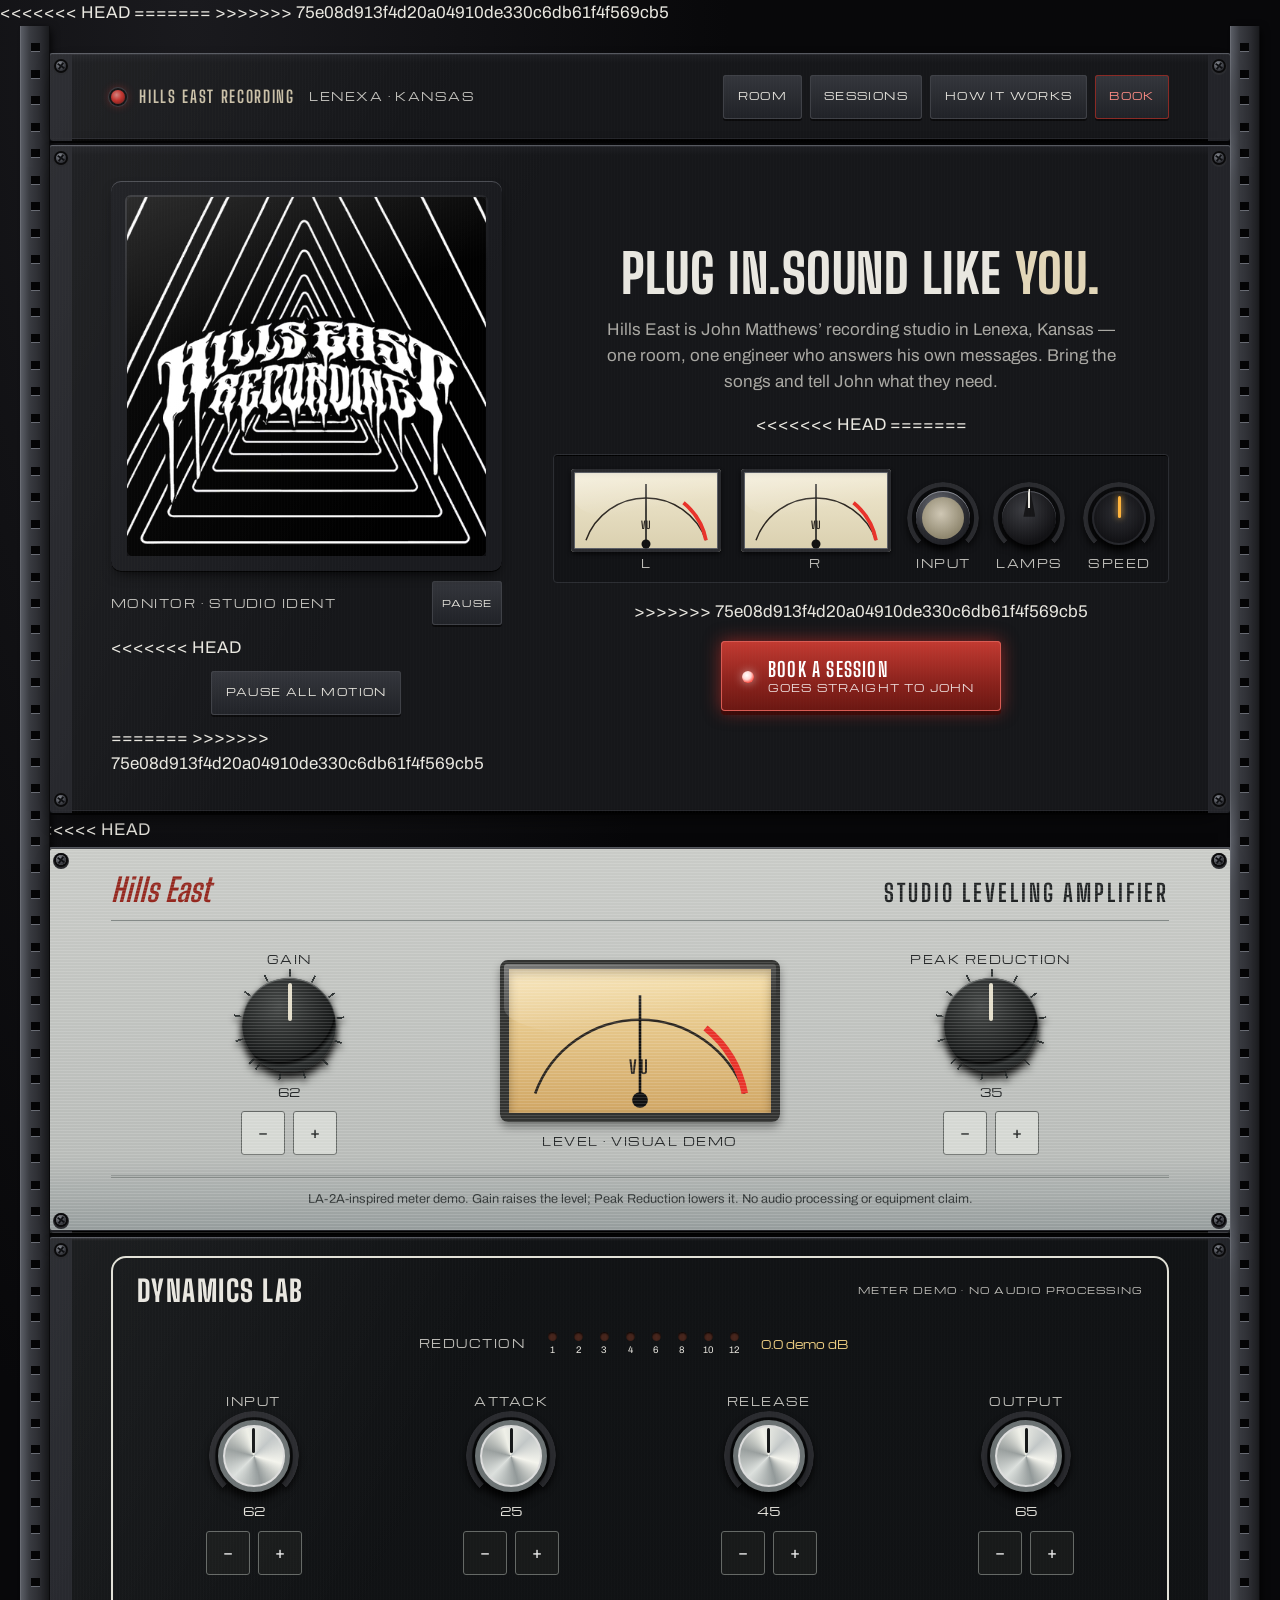
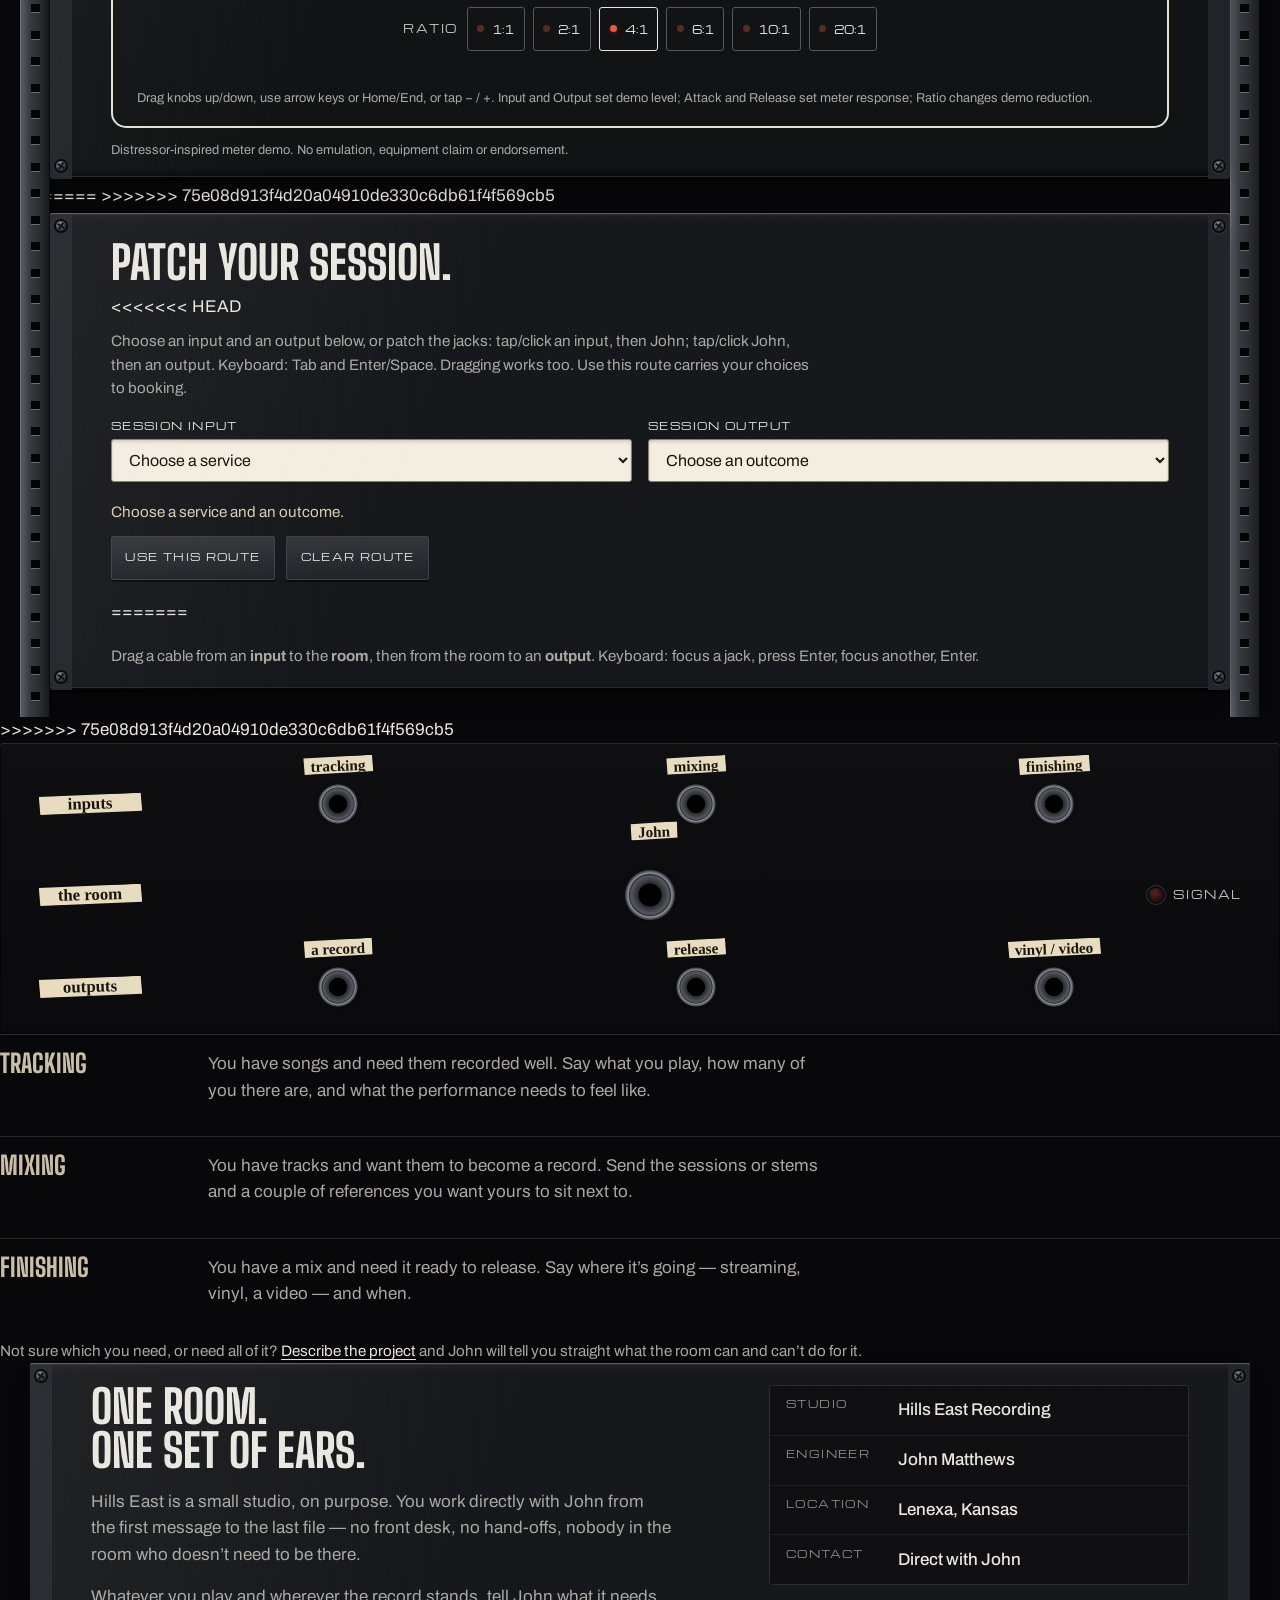
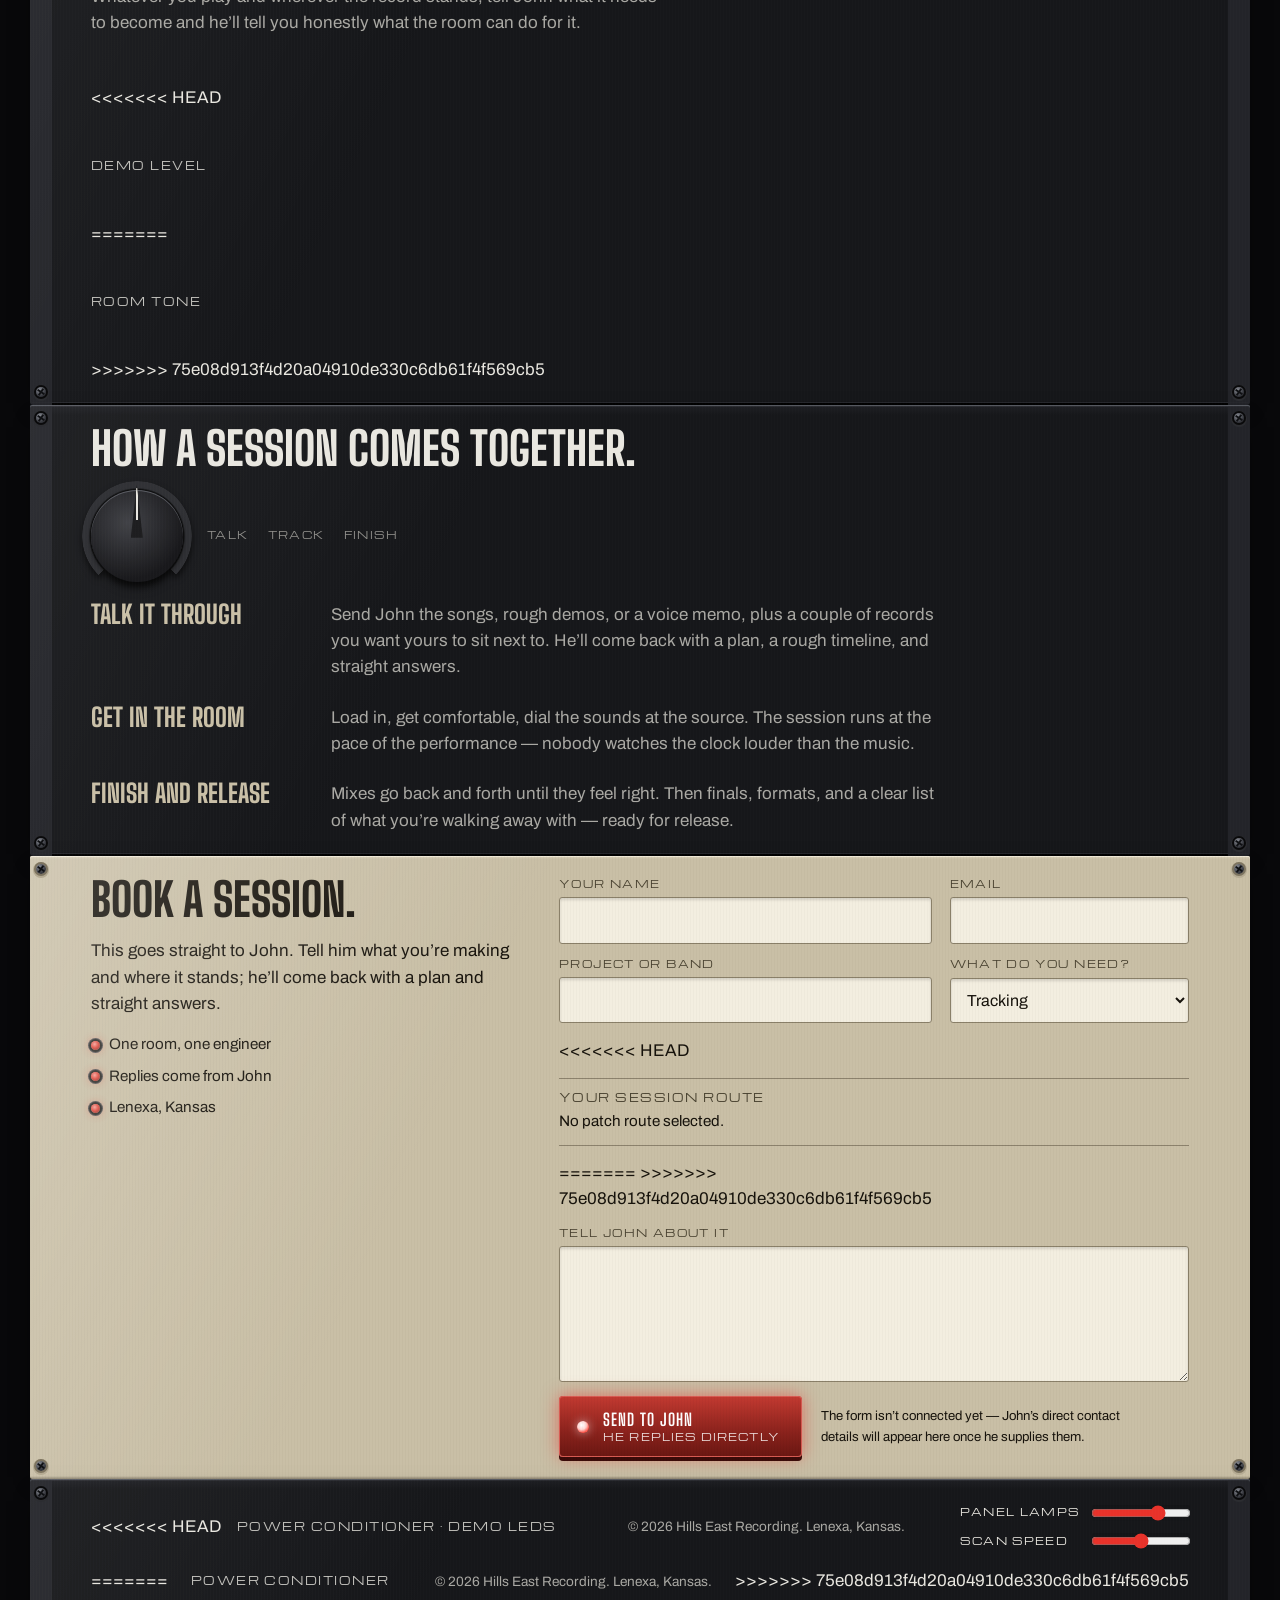
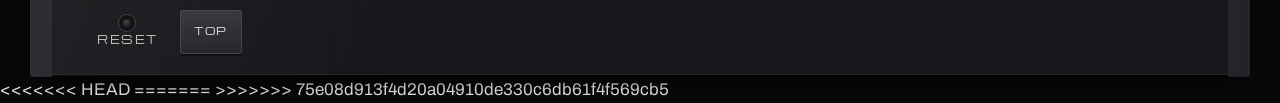
==== commit 4b784ba1: "rebase" ====
--- a/index.html
+++ b/index.html
@@ -10,7 +10,10 @@
 <link rel="preload" href="fonts/bigshoulders-var.woff2" as="font" type="font/woff2" crossorigin>
 <link rel="preload" href="fonts/michroma-400.woff2" as="font" type="font/woff2" crossorigin>
 <link rel="stylesheet" href="styles.css">
+<<<<<<< HEAD
 <link rel="stylesheet" href="sampler.css">
+=======
+>>>>>>> 75e08d913f4d20a04910de330c6db61f4f569cb5
 </head>
 <body>
 <a class="skip" href="#book">Skip to booking</a>
@@ -48,19 +51,45 @@
         <span class="crt-glass" aria-hidden="true"></span>
       </div>
       <figcaption class="legend crt-cap">Monitor · studio ident <button class="pushbtn pushbtn--sm" type="button" id="ident-toggle" aria-pressed="true">Pause</button></figcaption>
+<<<<<<< HEAD
       <button class="pushbtn motion-toggle" type="button" id="motion-toggle" aria-pressed="false">Pause all motion</button>
+=======
+>>>>>>> 75e08d913f4d20a04910de330c6db61f4f569cb5
     </figure>
 
     <div class="hero-face">
       <h1 id="hero-title">Plug in.<br>Sound like <em>you.</em></h1>
       <p class="lede">Hills East is John Matthews’ recording studio in Lenexa, Kansas — one room, one engineer who answers his own messages. Bring the songs and tell John what they need.</p>
 
+<<<<<<< HEAD
+=======
+      <div class="hero-cluster">
+      <div class="meters" aria-hidden="true">
+        <div class="vu" data-vu="L"><svg viewBox="0 0 200 110"><path class="vu-arc" d="M20 95 A85 85 0 0 1 180 95"/><path class="vu-red" d="M150 45 A85 85 0 0 1 180 95"/><g class="vu-ticks"></g><text x="100" y="80" class="vu-label">VU</text><line class="vu-needle" x1="100" y1="100" x2="100" y2="20"/><circle cx="100" cy="100" r="6" class="vu-hub"/></svg><span class="legend">L</span></div>
+        <div class="vu" data-vu="R"><svg viewBox="0 0 200 110"><path class="vu-arc" d="M20 95 A85 85 0 0 1 180 95"/><path class="vu-red" d="M150 45 A85 85 0 0 1 180 95"/><g class="vu-ticks"></g><text x="100" y="80" class="vu-label">VU</text><line class="vu-needle" x1="100" y1="100" x2="100" y2="20"/><circle cx="100" cy="100" r="6" class="vu-hub"/></svg><span class="legend">R</span></div>
+      </div>
+        <div class="knob-wrap">
+          <div class="knob knob--skirt" role="slider" tabindex="0" aria-label="Input gain" aria-valuemin="0" aria-valuemax="100" aria-valuenow="62" data-knob="gain"><span class="knob-cap"><i class="knob-line"></i></span></div>
+          <span class="legend">Input</span>
+        </div>
+        <div class="knob-wrap">
+          <div class="knob knob--chicken" role="slider" tabindex="0" aria-label="Lamp brightness" aria-valuemin="0" aria-valuemax="100" aria-valuenow="70" data-knob="lamps"><span class="knob-cap"><i class="knob-line"></i></span></div>
+          <span class="legend">Lamps</span>
+        </div>
+        <div class="knob-wrap">
+          <div class="knob knob--soft" role="slider" tabindex="0" aria-label="Monitor speed" aria-valuemin="0" aria-valuemax="100" aria-valuenow="50" data-knob="speed"><span class="knob-cap"><i class="knob-line"></i></span></div>
+          <span class="legend">Speed</span>
+        </div>
+      </div>
+
+>>>>>>> 75e08d913f4d20a04910de330c6db61f4f569cb5
       <div class="hero-controls">
         <a class="bigswitch" href="#book"><span class="bigswitch-lamp" aria-hidden="true"></span>Book a session<small>Goes straight to John</small></a>
       </div>
     </div>
   </section>
 
+<<<<<<< HEAD
   <section class="unit u3 optical-unit" id="optical" aria-labelledby="optical-title">
     <span class="screw tl"></span><span class="screw tr"></span><span class="screw bl"></span><span class="screw br"></span>
     <div class="optical-brand"><span>Hills East</span><h2 id="optical-title">Studio leveling amplifier</h2></div>
@@ -88,16 +117,23 @@
     <p class="demo-note">Distressor-inspired meter demo. No emulation, equipment claim or endorsement.</p>
   </section>
 
+=======
+>>>>>>> 75e08d913f4d20a04910de330c6db61f4f569cb5
   <!-- 2U · patchbay: sessions -->
   <section class="unit u2 patchbay" id="patch" aria-labelledby="patch-title">
     <span class="screw tl"></span><span class="screw tr"></span><span class="screw bl"></span><span class="screw br"></span>
     <div class="patch-head">
       <h2 id="patch-title">Patch your session.</h2>
+<<<<<<< HEAD
       <p class="patch-hint">Choose an input and an output below, or patch the jacks: tap/click an input, then John; tap/click John, then an output. Keyboard: Tab and Enter/Space. Dragging works too. Use this route carries your choices to booking.</p>
     </div>
     <div class="route-selectors"><div class="f"><label for="route-input">Session input</label><select id="route-input"><option value="">Choose a service</option><option value="in-tracking">Tracking</option><option value="in-mixing">Mixing</option><option value="in-finishing">Finishing</option></select></div><div class="f"><label for="route-output">Session output</label><select id="route-output"><option value="">Choose an outcome</option><option value="out-record">A record</option><option value="out-release">Release</option><option value="out-video">Vinyl / video</option></select></div></div>
     <div class="route-actions"><p id="route-status" role="status">Choose a service and an outcome.</p><button class="pushbtn" type="button" id="use-route">Use this route</button><button class="pushbtn" type="button" id="clear-route">Clear route</button></div>
     <noscript><p>Interactive routing needs JavaScript. You can still choose your service and describe the outcome in the booking form below. The form is not connected.</p></noscript>
+=======
+      <p class="patch-hint">Drag a cable from an <b>input</b> to the <b>room</b>, then from the room to an <b>output</b>. Keyboard: focus a jack, press Enter, focus another, Enter.</p>
+    </div>
+>>>>>>> 75e08d913f4d20a04910de330c6db61f4f569cb5
     <div class="jackfield">
       <svg class="cables" aria-hidden="true"></svg>
       <div class="jackrow jackrow--in">
@@ -140,7 +176,11 @@
       <div><dt>Location</dt><dd>Lenexa, Kansas</dd></div>
       <div><dt>Contact</dt><dd>Direct with John</dd></div>
     </dl>
+<<<<<<< HEAD
     <div class="ladder" aria-hidden="true"><span class="legend">Demo level</span><div class="ladder-leds"></div></div>
+=======
+    <div class="ladder" aria-hidden="true"><span class="legend">Room tone</span><div class="ladder-leds"></div></div>
+>>>>>>> 75e08d913f4d20a04910de330c6db61f4f569cb5
   </section>
 
   <!-- 2U · how it works: rotary selector -->
@@ -176,7 +216,10 @@
       <div class="f"><label for="project">Project or band</label><input id="project" name="project"></div>
       <div class="f"><label for="need">What do you need?</label>
         <select id="need" name="need"><option>Tracking</option><option>Mixing</option><option>Finishing</option><option>The whole record</option><option>Not sure yet</option></select></div>
+<<<<<<< HEAD
       <div class="f f--wide booking-route"><span class="legend">Your session route</span><p id="booking-route" aria-live="polite">No patch route selected.</p><input type="hidden" id="booking-route-field" name="session_route" value=""></div>
+=======
+>>>>>>> 75e08d913f4d20a04910de330c6db61f4f569cb5
       <div class="f f--wide"><label for="msg">Tell John about it</label><textarea id="msg" name="message" rows="5" required></textarea></div>
       <div class="f f--wide send-row">
         <button class="bigswitch bigswitch--btn" type="submit"><span class="bigswitch-lamp" aria-hidden="true"></span>Send to John<small>He replies directly</small></button>
@@ -189,11 +232,18 @@
   <footer class="unit u1 power" aria-label="Site footer">
     <span class="screw tl"></span><span class="screw tr"></span>
     <div class="power-left">
+<<<<<<< HEAD
       <span class="legend">Power conditioner · demo LEDs</span>
       <span class="ladder-leds ladder-leds--power" aria-hidden="true"></span>
     </div>
     <p class="power-copy">© <span data-year>2026</span> Hills East Recording. Lenexa, Kansas.</p>
     <div class="utility-controls"><label for="lamp-level">Panel lamps</label><input id="lamp-level" type="range" min="0" max="100" value="70"><label for="scan-speed">Scan speed</label><input id="scan-speed" type="range" min="0" max="100" value="50"></div>
+=======
+      <span class="legend">Power conditioner</span>
+      <span class="ladder-leds ladder-leds--power" aria-hidden="true"></span>
+    </div>
+    <p class="power-copy">© <span data-year>2026</span> Hills East Recording. Lenexa, Kansas.</p>
+>>>>>>> 75e08d913f4d20a04910de330c6db61f4f569cb5
     <div class="power-right">
       <button class="reset" id="reset" type="button" aria-label="Reset"><span class="legend">Reset</span></button>
       <a class="pushbtn" href="#rack">Top</a>
@@ -207,7 +257,10 @@
 <script src="vendor/gsap.min.js" defer></script>
 <script src="vendor/ScrollTrigger.min.js" defer></script>
 <script src="script.js" defer></script>
+<<<<<<< HEAD
 <script src="pad-sampler.js" defer></script>
+=======
+>>>>>>> 75e08d913f4d20a04910de330c6db61f4f569cb5
 <script src="hidden-rack.js" defer></script>
 </body>
 </html>
--- a/styles.css
+++ b/styles.css
@@ -329,6 +329,7 @@
 .jack--room, .jackrow--room .tape--jack, .lamp-wrap { position: relative; z-index: 3; }
 .jack { z-index: 3; }
 .jackrow > .tape { position: relative; z-index: 3; }
+<<<<<<< HEAD
 
 /* Revision: centered monitor + two purpose-built dynamics faceplates. */
 .monitor { grid-template-columns: minmax(0,1fr); justify-items:center; gap:1.7rem; padding-block:2rem 2.6rem; }
@@ -435,3 +436,5 @@
  .selector { gap:1rem; }
 }
 @media(prefers-reduced-motion:reduce) { *,*::before,*::after { animation:none!important; transition:none!important; scroll-behavior:auto!important; } }
+=======
+>>>>>>> 75e08d913f4d20a04910de330c6db61f4f569cb5
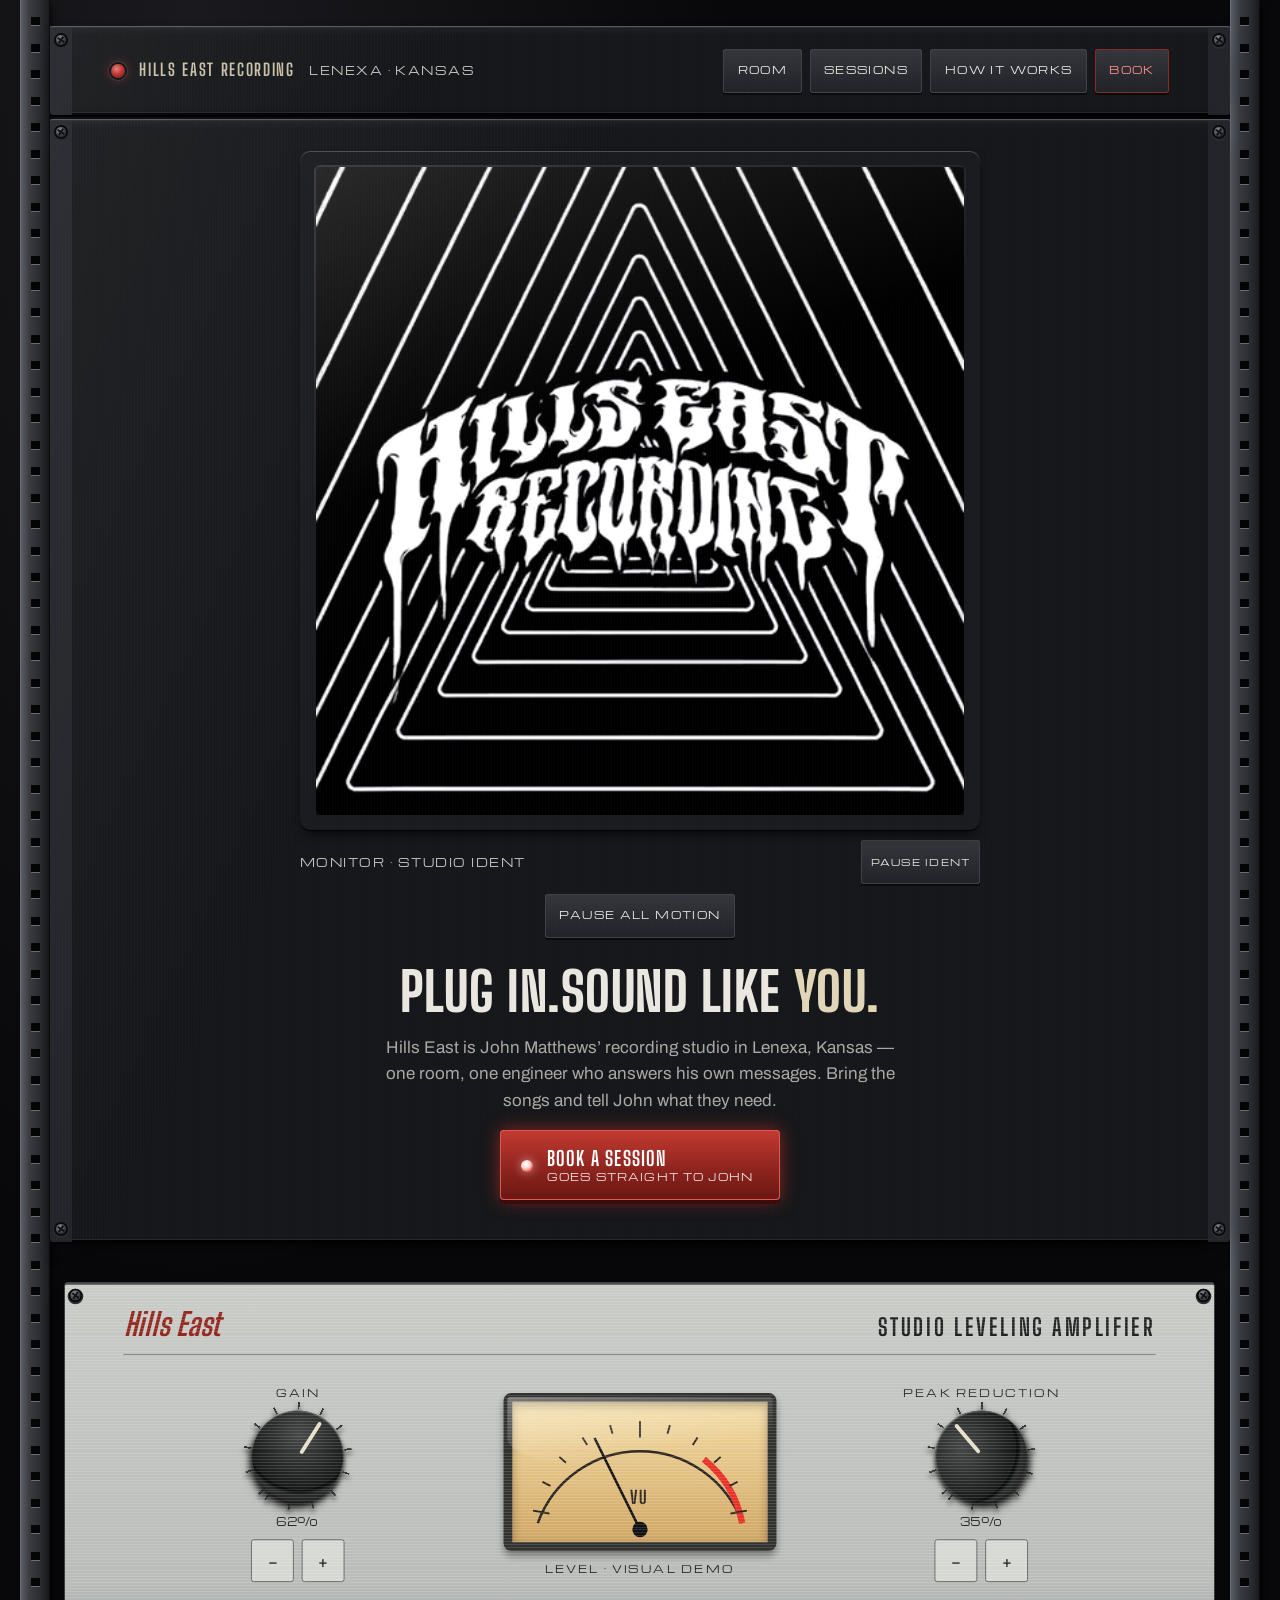
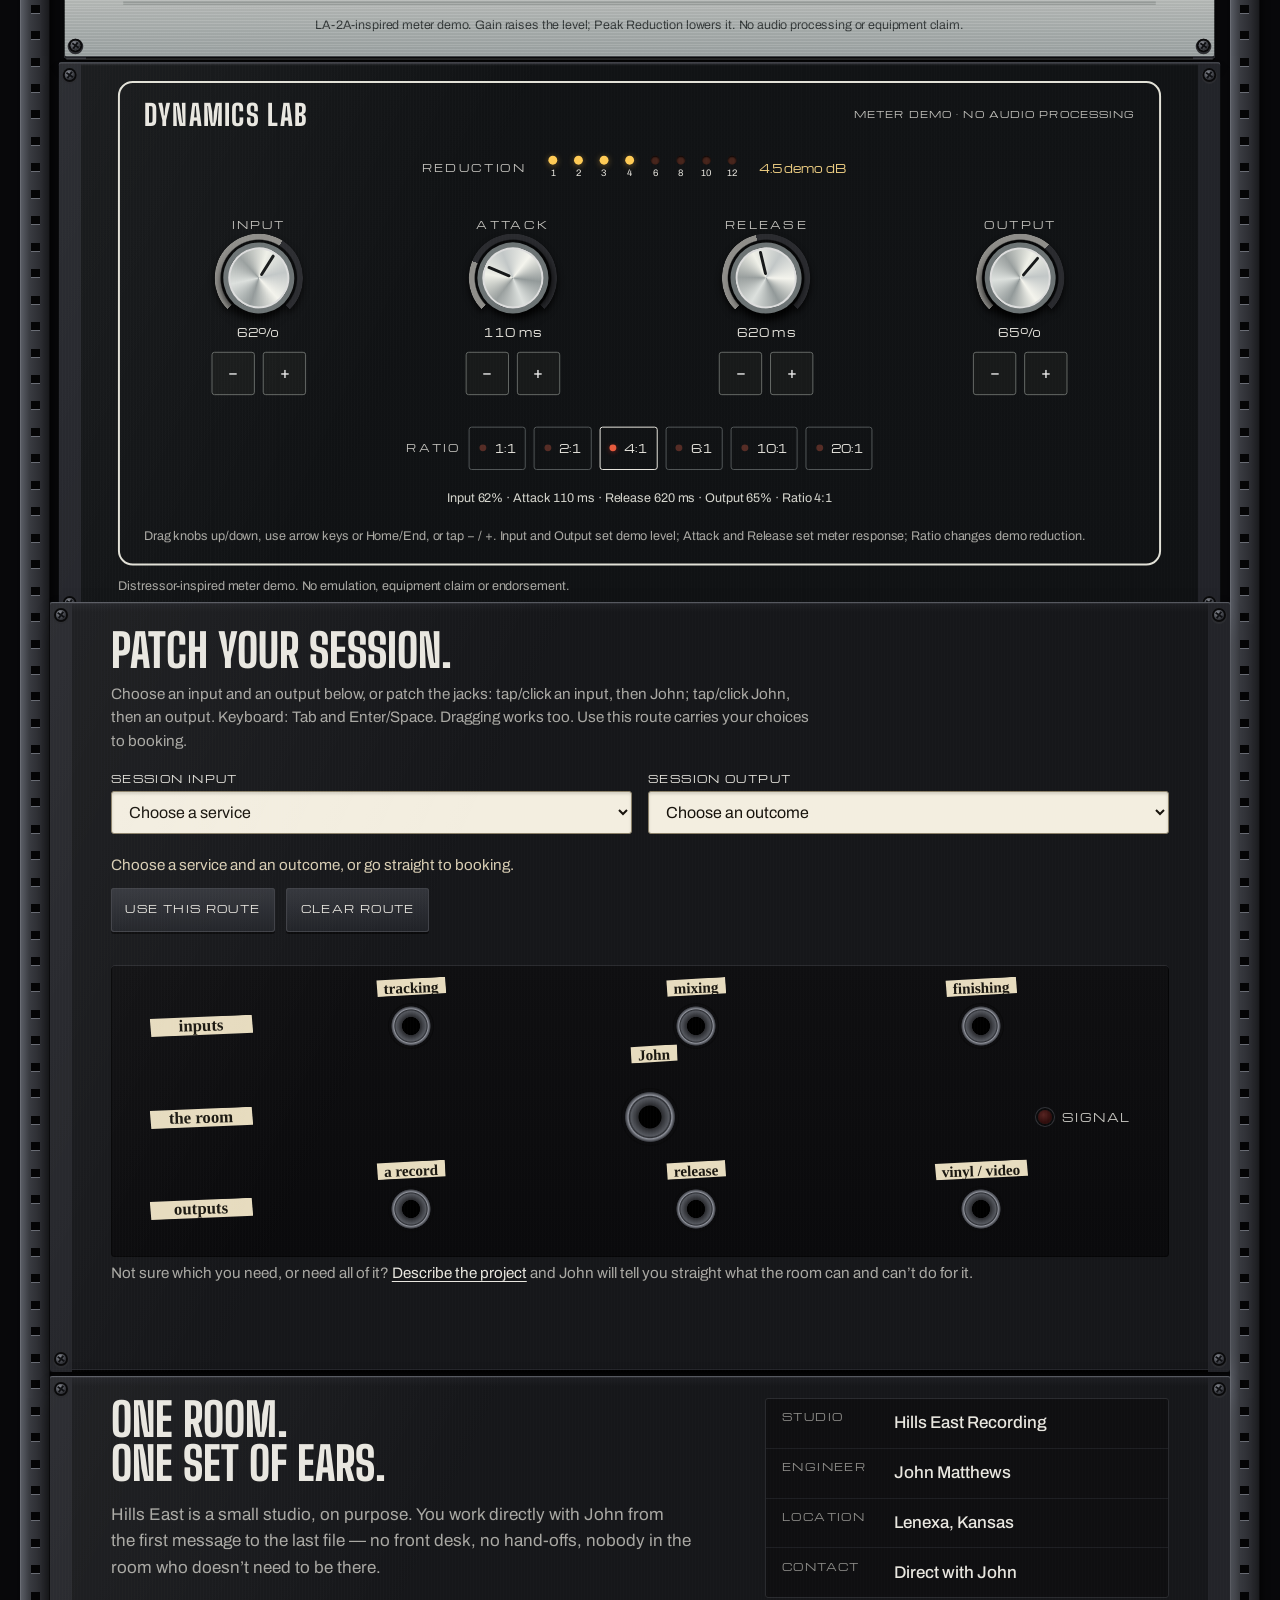
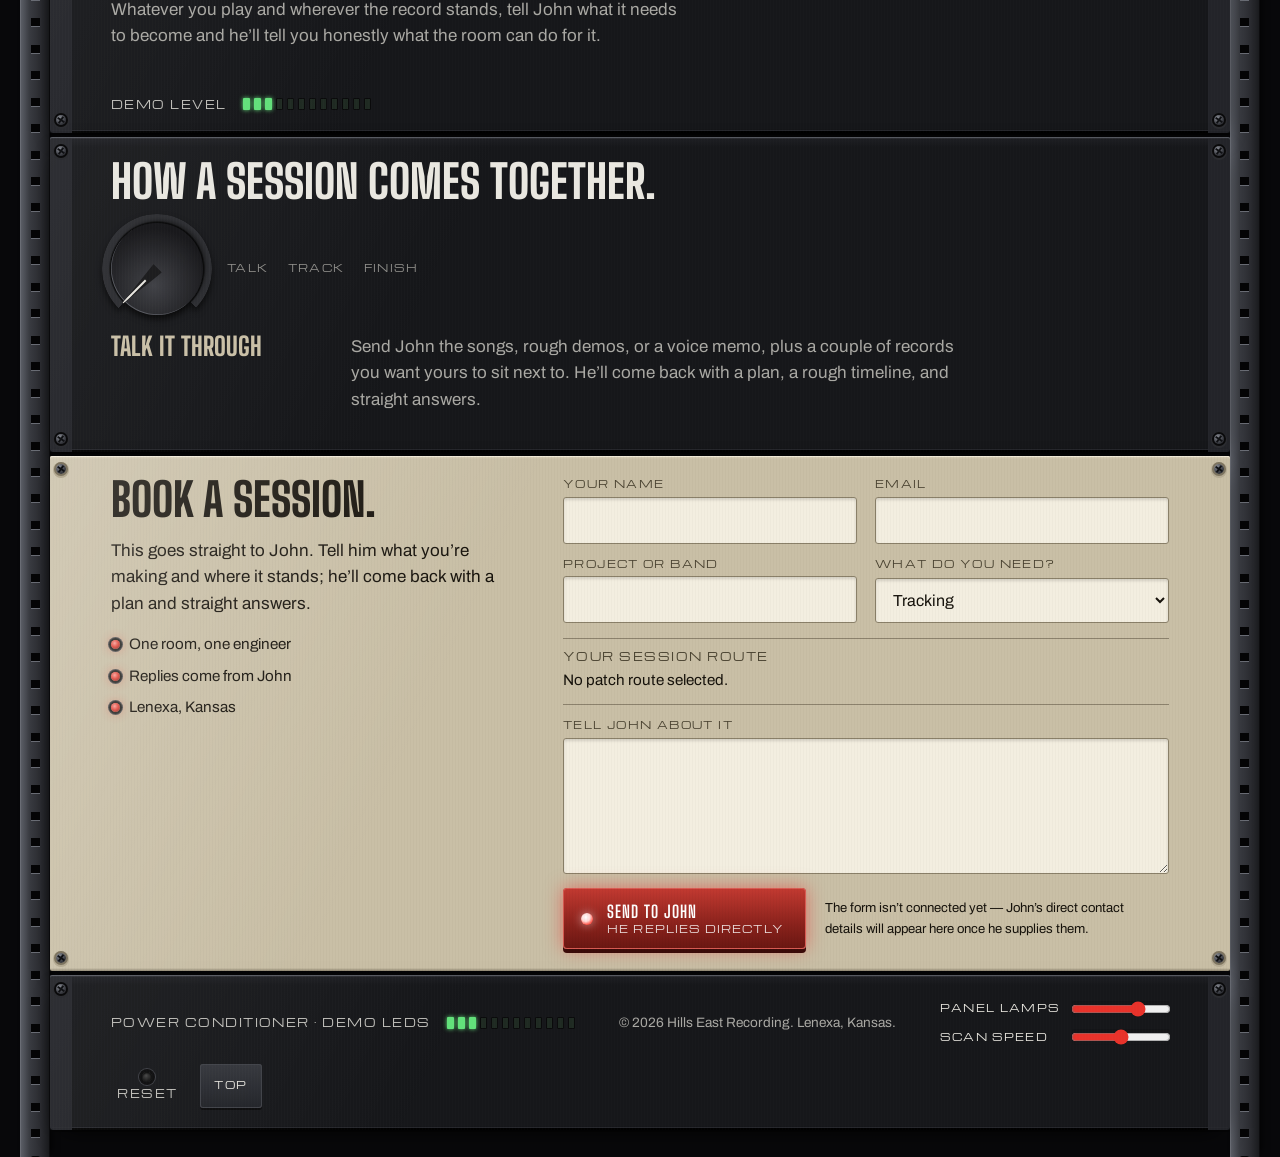
==== commit d94366d8: "Resolve merge conflict shipped in 4b784ba: keep revision+sampler build index.html/styles.css/script." ====
--- a/index.html
+++ b/index.html
@@ -10,10 +10,7 @@
 <link rel="preload" href="fonts/bigshoulders-var.woff2" as="font" type="font/woff2" crossorigin>
 <link rel="preload" href="fonts/michroma-400.woff2" as="font" type="font/woff2" crossorigin>
 <link rel="stylesheet" href="styles.css">
-<<<<<<< HEAD
 <link rel="stylesheet" href="sampler.css">
-=======
->>>>>>> 75e08d913f4d20a04910de330c6db61f4f569cb5
 </head>
 <body>
 <a class="skip" href="#book">Skip to booking</a>
@@ -51,45 +48,19 @@
         <span class="crt-glass" aria-hidden="true"></span>
       </div>
       <figcaption class="legend crt-cap">Monitor · studio ident <button class="pushbtn pushbtn--sm" type="button" id="ident-toggle" aria-pressed="true">Pause</button></figcaption>
-<<<<<<< HEAD
       <button class="pushbtn motion-toggle" type="button" id="motion-toggle" aria-pressed="false">Pause all motion</button>
-=======
->>>>>>> 75e08d913f4d20a04910de330c6db61f4f569cb5
     </figure>
 
     <div class="hero-face">
       <h1 id="hero-title">Plug in.<br>Sound like <em>you.</em></h1>
       <p class="lede">Hills East is John Matthews’ recording studio in Lenexa, Kansas — one room, one engineer who answers his own messages. Bring the songs and tell John what they need.</p>
 
-<<<<<<< HEAD
-=======
-      <div class="hero-cluster">
-      <div class="meters" aria-hidden="true">
-        <div class="vu" data-vu="L"><svg viewBox="0 0 200 110"><path class="vu-arc" d="M20 95 A85 85 0 0 1 180 95"/><path class="vu-red" d="M150 45 A85 85 0 0 1 180 95"/><g class="vu-ticks"></g><text x="100" y="80" class="vu-label">VU</text><line class="vu-needle" x1="100" y1="100" x2="100" y2="20"/><circle cx="100" cy="100" r="6" class="vu-hub"/></svg><span class="legend">L</span></div>
-        <div class="vu" data-vu="R"><svg viewBox="0 0 200 110"><path class="vu-arc" d="M20 95 A85 85 0 0 1 180 95"/><path class="vu-red" d="M150 45 A85 85 0 0 1 180 95"/><g class="vu-ticks"></g><text x="100" y="80" class="vu-label">VU</text><line class="vu-needle" x1="100" y1="100" x2="100" y2="20"/><circle cx="100" cy="100" r="6" class="vu-hub"/></svg><span class="legend">R</span></div>
-      </div>
-        <div class="knob-wrap">
-          <div class="knob knob--skirt" role="slider" tabindex="0" aria-label="Input gain" aria-valuemin="0" aria-valuemax="100" aria-valuenow="62" data-knob="gain"><span class="knob-cap"><i class="knob-line"></i></span></div>
-          <span class="legend">Input</span>
-        </div>
-        <div class="knob-wrap">
-          <div class="knob knob--chicken" role="slider" tabindex="0" aria-label="Lamp brightness" aria-valuemin="0" aria-valuemax="100" aria-valuenow="70" data-knob="lamps"><span class="knob-cap"><i class="knob-line"></i></span></div>
-          <span class="legend">Lamps</span>
-        </div>
-        <div class="knob-wrap">
-          <div class="knob knob--soft" role="slider" tabindex="0" aria-label="Monitor speed" aria-valuemin="0" aria-valuemax="100" aria-valuenow="50" data-knob="speed"><span class="knob-cap"><i class="knob-line"></i></span></div>
-          <span class="legend">Speed</span>
-        </div>
-      </div>
-
->>>>>>> 75e08d913f4d20a04910de330c6db61f4f569cb5
       <div class="hero-controls">
         <a class="bigswitch" href="#book"><span class="bigswitch-lamp" aria-hidden="true"></span>Book a session<small>Goes straight to John</small></a>
       </div>
     </div>
   </section>
 
-<<<<<<< HEAD
   <section class="unit u3 optical-unit" id="optical" aria-labelledby="optical-title">
     <span class="screw tl"></span><span class="screw tr"></span><span class="screw bl"></span><span class="screw br"></span>
     <div class="optical-brand"><span>Hills East</span><h2 id="optical-title">Studio leveling amplifier</h2></div>
@@ -117,23 +88,16 @@
     <p class="demo-note">Distressor-inspired meter demo. No emulation, equipment claim or endorsement.</p>
   </section>
 
-=======
->>>>>>> 75e08d913f4d20a04910de330c6db61f4f569cb5
   <!-- 2U · patchbay: sessions -->
   <section class="unit u2 patchbay" id="patch" aria-labelledby="patch-title">
     <span class="screw tl"></span><span class="screw tr"></span><span class="screw bl"></span><span class="screw br"></span>
     <div class="patch-head">
       <h2 id="patch-title">Patch your session.</h2>
-<<<<<<< HEAD
       <p class="patch-hint">Choose an input and an output below, or patch the jacks: tap/click an input, then John; tap/click John, then an output. Keyboard: Tab and Enter/Space. Dragging works too. Use this route carries your choices to booking.</p>
     </div>
     <div class="route-selectors"><div class="f"><label for="route-input">Session input</label><select id="route-input"><option value="">Choose a service</option><option value="in-tracking">Tracking</option><option value="in-mixing">Mixing</option><option value="in-finishing">Finishing</option></select></div><div class="f"><label for="route-output">Session output</label><select id="route-output"><option value="">Choose an outcome</option><option value="out-record">A record</option><option value="out-release">Release</option><option value="out-video">Vinyl / video</option></select></div></div>
     <div class="route-actions"><p id="route-status" role="status">Choose a service and an outcome.</p><button class="pushbtn" type="button" id="use-route">Use this route</button><button class="pushbtn" type="button" id="clear-route">Clear route</button></div>
     <noscript><p>Interactive routing needs JavaScript. You can still choose your service and describe the outcome in the booking form below. The form is not connected.</p></noscript>
-=======
-      <p class="patch-hint">Drag a cable from an <b>input</b> to the <b>room</b>, then from the room to an <b>output</b>. Keyboard: focus a jack, press Enter, focus another, Enter.</p>
-    </div>
->>>>>>> 75e08d913f4d20a04910de330c6db61f4f569cb5
     <div class="jackfield">
       <svg class="cables" aria-hidden="true"></svg>
       <div class="jackrow jackrow--in">
@@ -176,11 +140,7 @@
       <div><dt>Location</dt><dd>Lenexa, Kansas</dd></div>
       <div><dt>Contact</dt><dd>Direct with John</dd></div>
     </dl>
-<<<<<<< HEAD
     <div class="ladder" aria-hidden="true"><span class="legend">Demo level</span><div class="ladder-leds"></div></div>
-=======
-    <div class="ladder" aria-hidden="true"><span class="legend">Room tone</span><div class="ladder-leds"></div></div>
->>>>>>> 75e08d913f4d20a04910de330c6db61f4f569cb5
   </section>
 
   <!-- 2U · how it works: rotary selector -->
@@ -216,10 +176,7 @@
       <div class="f"><label for="project">Project or band</label><input id="project" name="project"></div>
       <div class="f"><label for="need">What do you need?</label>
         <select id="need" name="need"><option>Tracking</option><option>Mixing</option><option>Finishing</option><option>The whole record</option><option>Not sure yet</option></select></div>
-<<<<<<< HEAD
       <div class="f f--wide booking-route"><span class="legend">Your session route</span><p id="booking-route" aria-live="polite">No patch route selected.</p><input type="hidden" id="booking-route-field" name="session_route" value=""></div>
-=======
->>>>>>> 75e08d913f4d20a04910de330c6db61f4f569cb5
       <div class="f f--wide"><label for="msg">Tell John about it</label><textarea id="msg" name="message" rows="5" required></textarea></div>
       <div class="f f--wide send-row">
         <button class="bigswitch bigswitch--btn" type="submit"><span class="bigswitch-lamp" aria-hidden="true"></span>Send to John<small>He replies directly</small></button>
@@ -232,18 +189,11 @@
   <footer class="unit u1 power" aria-label="Site footer">
     <span class="screw tl"></span><span class="screw tr"></span>
     <div class="power-left">
-<<<<<<< HEAD
       <span class="legend">Power conditioner · demo LEDs</span>
       <span class="ladder-leds ladder-leds--power" aria-hidden="true"></span>
     </div>
     <p class="power-copy">© <span data-year>2026</span> Hills East Recording. Lenexa, Kansas.</p>
     <div class="utility-controls"><label for="lamp-level">Panel lamps</label><input id="lamp-level" type="range" min="0" max="100" value="70"><label for="scan-speed">Scan speed</label><input id="scan-speed" type="range" min="0" max="100" value="50"></div>
-=======
-      <span class="legend">Power conditioner</span>
-      <span class="ladder-leds ladder-leds--power" aria-hidden="true"></span>
-    </div>
-    <p class="power-copy">© <span data-year>2026</span> Hills East Recording. Lenexa, Kansas.</p>
->>>>>>> 75e08d913f4d20a04910de330c6db61f4f569cb5
     <div class="power-right">
       <button class="reset" id="reset" type="button" aria-label="Reset"><span class="legend">Reset</span></button>
       <a class="pushbtn" href="#rack">Top</a>
@@ -257,10 +207,7 @@
 <script src="vendor/gsap.min.js" defer></script>
 <script src="vendor/ScrollTrigger.min.js" defer></script>
 <script src="script.js" defer></script>
-<<<<<<< HEAD
 <script src="pad-sampler.js" defer></script>
-=======
->>>>>>> 75e08d913f4d20a04910de330c6db61f4f569cb5
 <script src="hidden-rack.js" defer></script>
 </body>
 </html>
--- a/styles.css
+++ b/styles.css
@@ -329,7 +329,6 @@
 .jack--room, .jackrow--room .tape--jack, .lamp-wrap { position: relative; z-index: 3; }
 .jack { z-index: 3; }
 .jackrow > .tape { position: relative; z-index: 3; }
-<<<<<<< HEAD
 
 /* Revision: centered monitor + two purpose-built dynamics faceplates. */
 .monitor { grid-template-columns: minmax(0,1fr); justify-items:center; gap:1.7rem; padding-block:2rem 2.6rem; }
@@ -436,5 +435,3 @@
  .selector { gap:1rem; }
 }
 @media(prefers-reduced-motion:reduce) { *,*::before,*::after { animation:none!important; transition:none!important; scroll-behavior:auto!important; } }
-=======
->>>>>>> 75e08d913f4d20a04910de330c6db61f4f569cb5
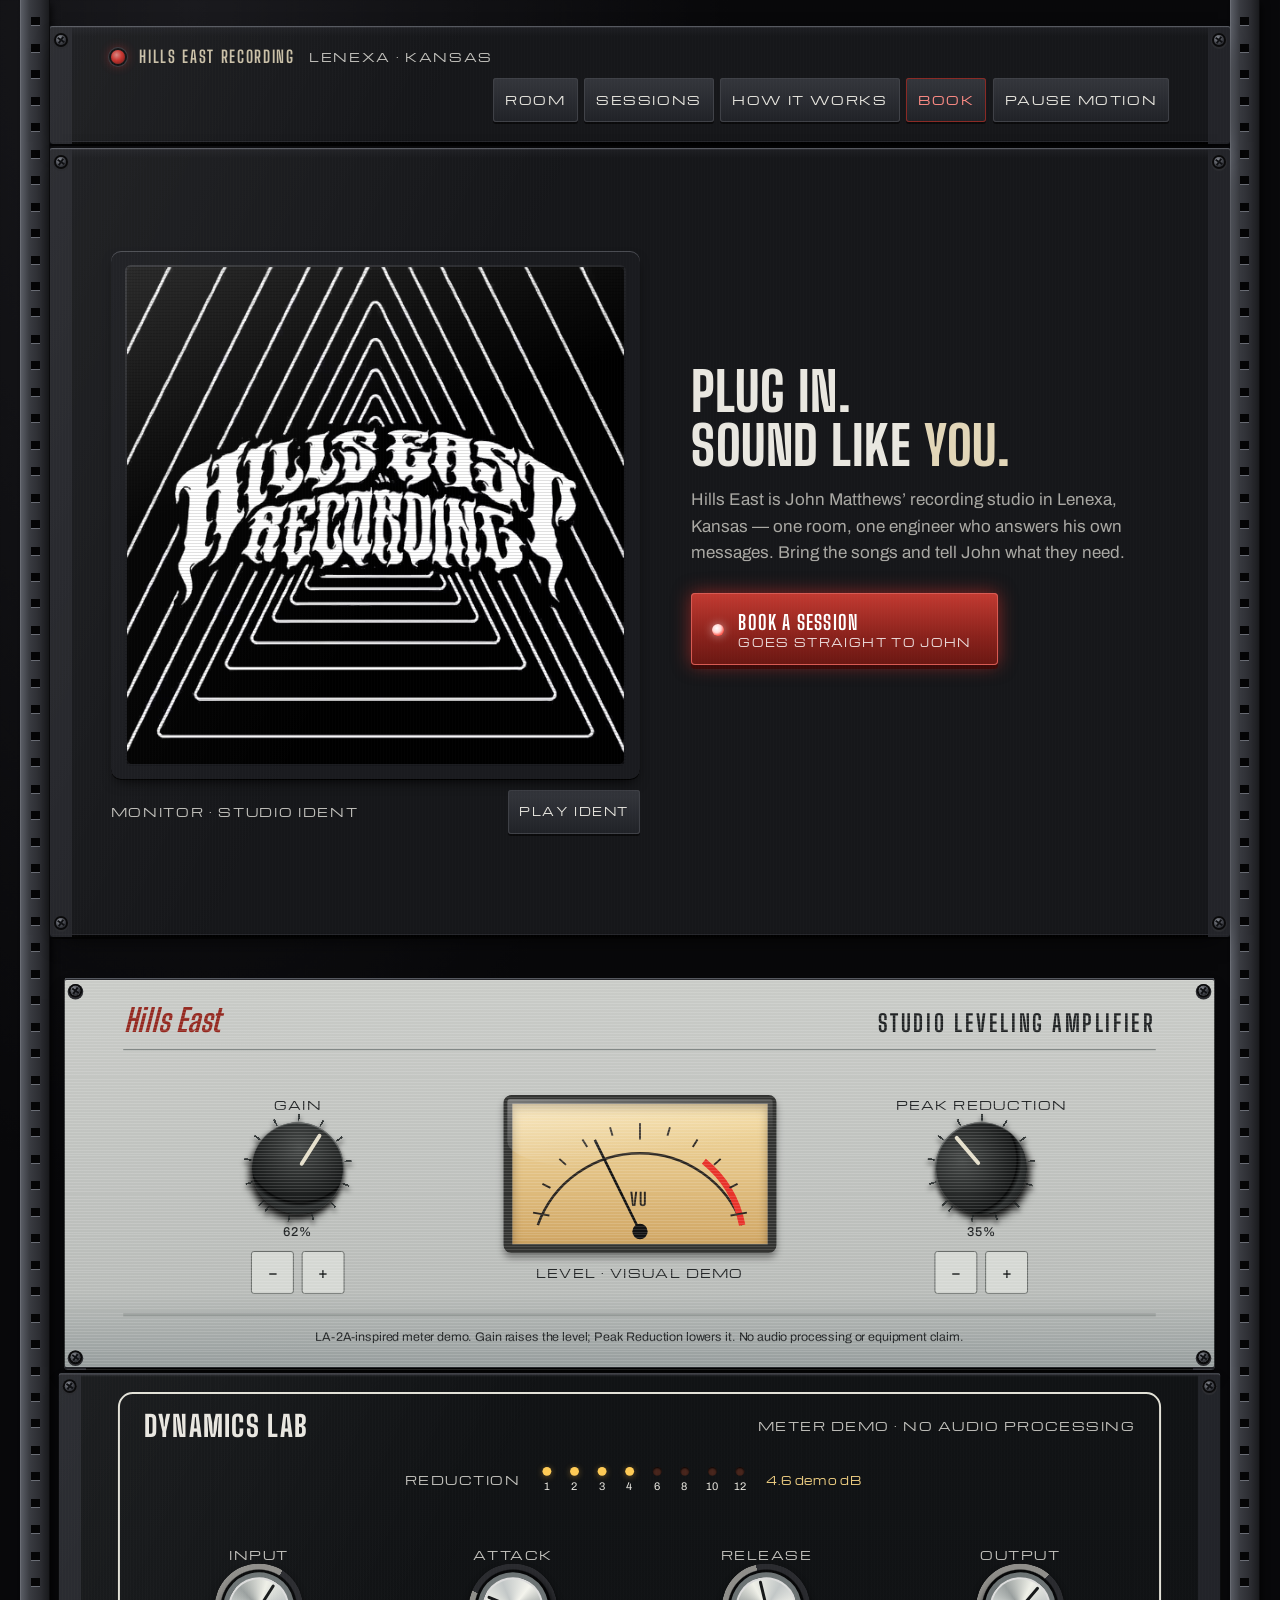
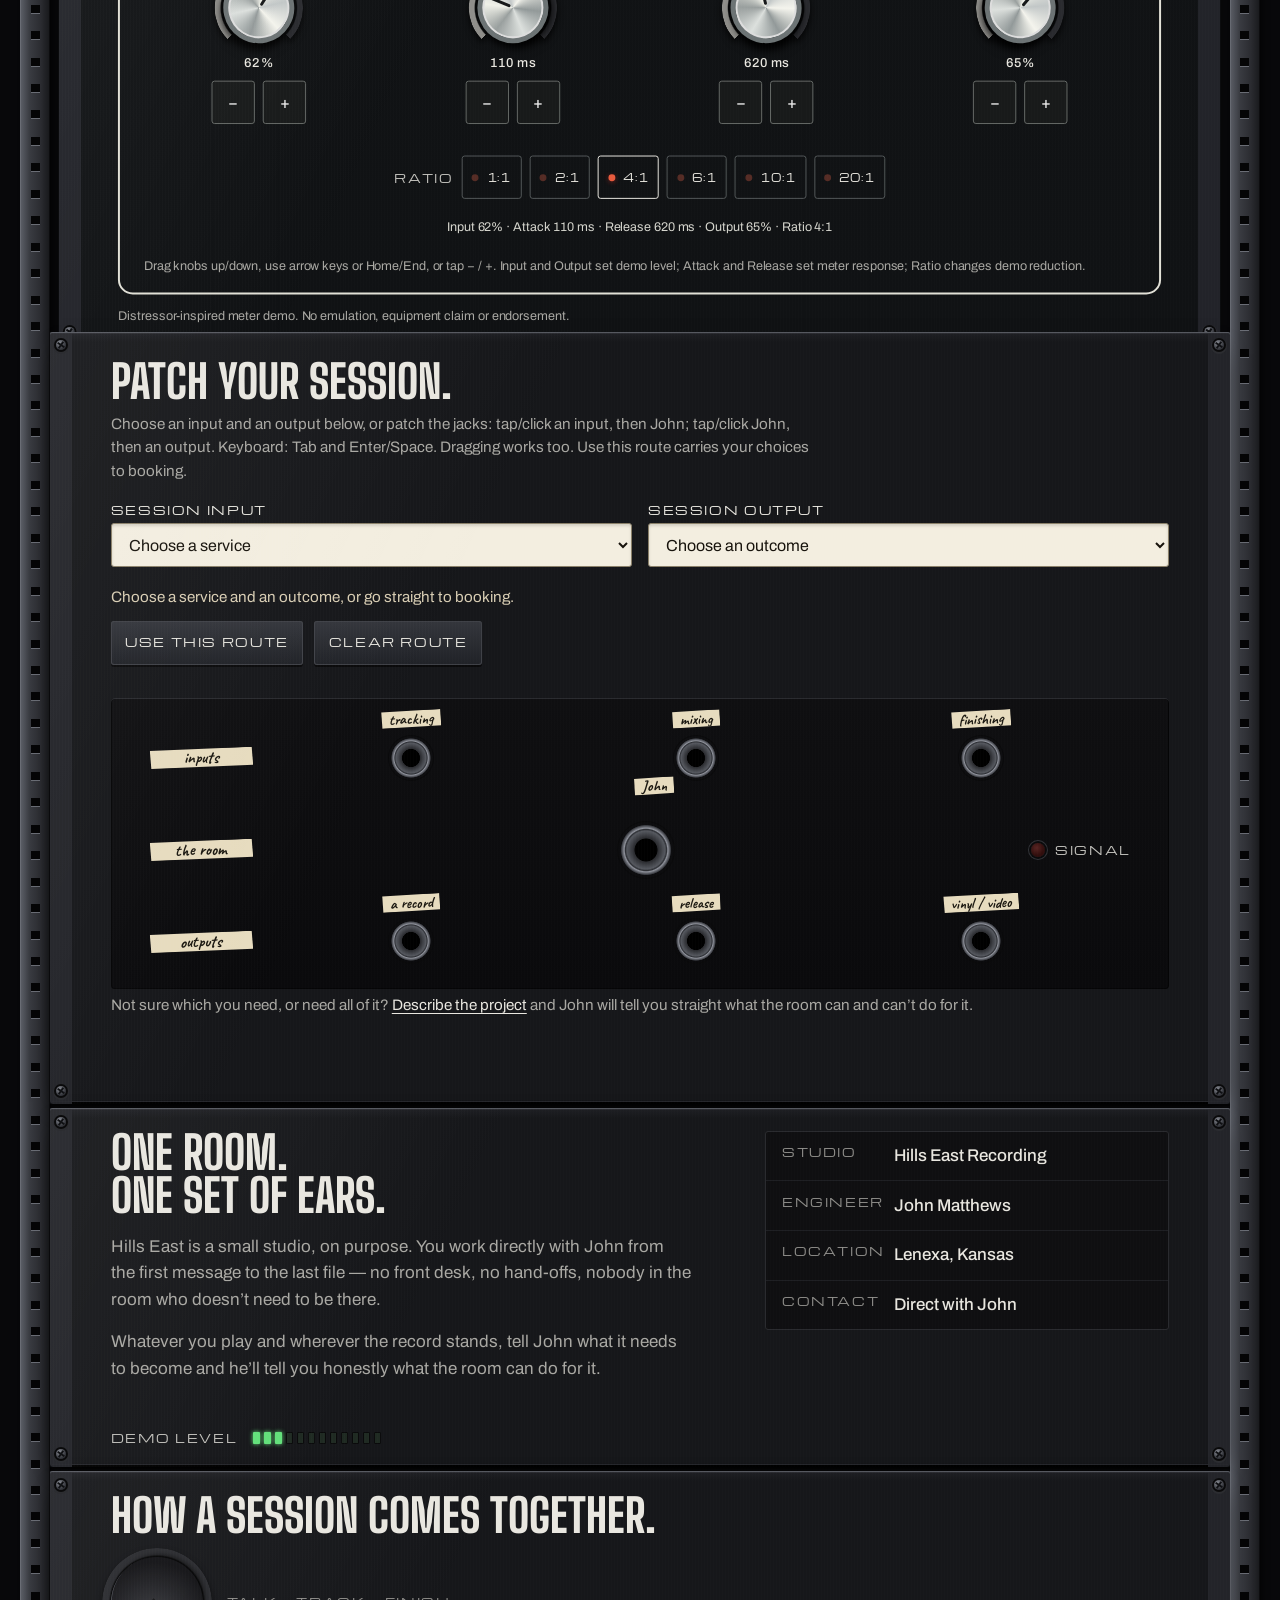
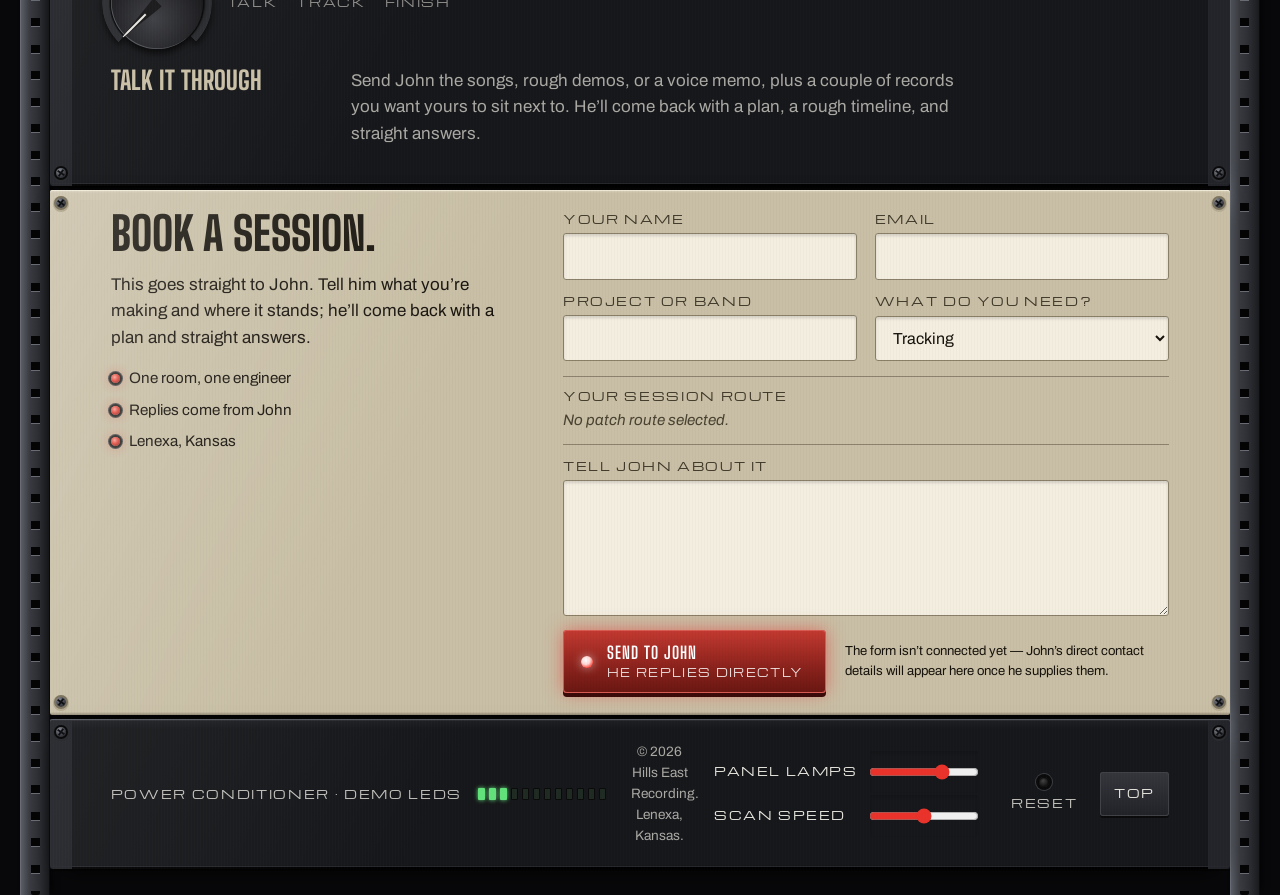
==== commit 78b91477: "Hero fold, label floor, ident video, tokens, a11y (post-audit P1/P2 pass) Layout: hero is a two-colu" ====
--- a/index.html
+++ b/index.html
@@ -6,14 +6,26 @@
 <title>Hills East Recording — Lenexa, Kansas</title>
 <meta name="description" content="Hills East Recording is John Matthews' one-room recording studio in Lenexa, Kansas. Tracking, mixing and finishing — you work directly with John.">
 <meta name="theme-color" content="#0b0b0c">
+<link rel="canonical" href="https://hills-east.patpadgett.com/">
+<meta property="og:type" content="website">
+<meta property="og:site_name" content="Hills East Recording">
+<meta property="og:title" content="Hills East Recording — Lenexa, Kansas">
+<meta property="og:description" content="John Matthews' one-room recording studio in Lenexa, Kansas. Tracking, mixing and finishing — you work directly with John.">
+<meta property="og:url" content="https://hills-east.patpadgett.com/">
+<meta property="og:image" content="https://hills-east.patpadgett.com/assets/hills-east-og.jpg">
+<meta property="og:image:width" content="1200">
+<meta property="og:image:height" content="630">
+<meta property="og:image:alt" content="Hills East Recording ident: nested white triangles behind the studio's lettering">
+<meta name="twitter:card" content="summary_large_image">
 <link rel="icon" href="assets/favicon.svg" type="image/svg+xml">
+<link rel="preload" href="assets/hills-east-poster.webp" as="image" type="image/webp">
 <link rel="preload" href="fonts/bigshoulders-var.woff2" as="font" type="font/woff2" crossorigin>
 <link rel="preload" href="fonts/michroma-400.woff2" as="font" type="font/woff2" crossorigin>
 <link rel="stylesheet" href="styles.css">
 <link rel="stylesheet" href="sampler.css">
 </head>
 <body>
-<a class="skip" href="#book">Skip to booking</a>
+<a class="skip" href="#main">Skip to content</a><a class="skip" href="#book">Skip to booking</a>
 
 <div class="rack" id="rack">
   <div class="rail rail--l" aria-hidden="true"></div>
@@ -27,32 +39,37 @@
       <a href="#rack" class="brand">Hills East Recording</a>
       <span class="legend">Lenexa · Kansas</span>
     </div>
-    <nav class="id-nav" aria-label="Sections">
-      <a class="pushbtn" href="#room">Room</a>
-      <a class="pushbtn" href="#patch">Sessions</a>
-      <a class="pushbtn" href="#flow">How it works</a>
-      <a class="pushbtn pushbtn--red" href="#book">Book</a>
-    </nav>
+    <div class="id-controls">
+      <nav class="id-nav" aria-label="Sections">
+        <a class="pushbtn" href="#room">Room</a>
+        <a class="pushbtn" href="#patch">Sessions</a>
+        <a class="pushbtn" href="#flow">How it works</a>
+        <a class="pushbtn pushbtn--red" href="#book">Book</a>
+      </nav>
+      <button class="pushbtn motion-toggle" type="button" id="motion-toggle" aria-pressed="false">Pause motion</button>
+    </div>
   </header>
 
+  <main class="rack-main" id="main">
   <!-- 4U · monitor + hero -->
   <section class="unit u4 monitor" aria-labelledby="hero-title">
     <span class="screw tl"></span><span class="screw tr"></span><span class="screw bl"></span><span class="screw br"></span>
     <figure class="crt">
       <div class="crt-bezel">
-        <picture>
-          <source srcset="assets/hills-east-ident.webp" type="image/webp">
-          <img class="crt-img" src="assets/hills-east-ident.gif" width="480" height="480" decoding="async"
-               alt="Hills East Recording ident: nested white triangles zoom endlessly behind the studio's lettering">
-        </picture>
+        <video class="crt-img" id="ident" width="560" height="560" muted loop playsinline preload="none" disablepictureinpicture disableremoteplayback
+               poster="assets/hills-east-poster.webp"
+               aria-label="Hills East Recording ident: nested white triangles zoom endlessly behind the studio's lettering">
+          <source src="assets/hills-east-ident.mp4" type="video/mp4">
+        </video>
         <span class="crt-glass" aria-hidden="true"></span>
       </div>
-      <figcaption class="legend crt-cap">Monitor · studio ident <button class="pushbtn pushbtn--sm" type="button" id="ident-toggle" aria-pressed="true">Pause</button></figcaption>
-      <button class="pushbtn motion-toggle" type="button" id="motion-toggle" aria-pressed="false">Pause all motion</button>
+      <figcaption class="legend crt-cap"><span>Monitor · studio ident</span>
+        <span class="crt-controls"><button class="pushbtn pushbtn--sm" type="button" id="ident-toggle" aria-pressed="false">Play ident</button></span>
+      </figcaption>
     </figure>
 
     <div class="hero-face">
-      <h1 id="hero-title">Plug in.<br>Sound like <em>you.</em></h1>
+      <h1 id="hero-title">Plug in.<br> Sound like <em>you.</em></h1>
       <p class="lede">Hills East is John Matthews’ recording studio in Lenexa, Kansas — one room, one engineer who answers his own messages. Bring the songs and tell John what they need.</p>
 
       <div class="hero-controls">
@@ -176,7 +193,7 @@
       <div class="f"><label for="project">Project or band</label><input id="project" name="project"></div>
       <div class="f"><label for="need">What do you need?</label>
         <select id="need" name="need"><option>Tracking</option><option>Mixing</option><option>Finishing</option><option>The whole record</option><option>Not sure yet</option></select></div>
-      <div class="f f--wide booking-route"><span class="legend">Your session route</span><p id="booking-route" aria-live="polite">No patch route selected.</p><input type="hidden" id="booking-route-field" name="session_route" value=""></div>
+      <div class="f f--wide booking-route"><span class="legend">Your session route</span><p id="booking-route" class="is-empty" aria-live="polite">No patch route selected.</p><input type="hidden" id="booking-route-field" name="session_route" value=""></div>
       <div class="f f--wide"><label for="msg">Tell John about it</label><textarea id="msg" name="message" rows="5" required></textarea></div>
       <div class="f f--wide send-row">
         <button class="bigswitch bigswitch--btn" type="submit"><span class="bigswitch-lamp" aria-hidden="true"></span>Send to John<small>He replies directly</small></button>
@@ -184,6 +201,8 @@
       </div>
     </form>
   </section>
+
+  </main>
 
   <!-- 1U · power conditioner (reset = easter egg) -->
   <footer class="unit u1 power" aria-label="Site footer">
--- a/styles.css
+++ b/styles.css
@@ -6,7 +6,7 @@
 @font-face { font-family: "Michroma"; src: url("fonts/michroma-400.woff2") format("woff2"); font-weight: 400; font-display: swap; }
 @font-face { font-family: "Archivo"; src: url("fonts/archivo-var.woff2") format("woff2"); font-weight: 100 900; font-display: swap; }
 @font-face { font-family: "Archivo"; src: url("fonts/archivo-400-italic.woff2") format("woff2"); font-weight: 400; font-style: italic; font-display: swap; }
-@font-face { font-family: "Caveat"; src: url("fonts/caveat-8246.woff2") format("woff2"); font-weight: 500 700; font-display: swap; }
+@font-face { font-family: "Caveat"; src: url("fonts/caveat-700-latin.woff2") format("woff2"); font-weight: 700; font-display: swap; }
 
 :root {
   --room: #08080a;
@@ -20,6 +20,14 @@
   --body: "Archivo", system-ui, sans-serif;
   --tape: "Caveat", "Comic Sans MS", cursive;
   --u: clamp(64px, 6.2vw, 88px);      /* 1U */
+  --label: .74rem;                     /* silkscreen legend floor (11.8px) */
+  --control-label: .72rem;             /* pushbuttons, form labels, spec terms (11.5px) */
+  /* silver leveling-amplifier plate */
+  --silver-hi: #f1f1eb; --silver: #c9cbc7; --silver-2: #b9bcb9; --silver-lo: #959c9c; --silver-ink: #202324; --silver-rule: #727876; --silver-brand: #94281f;
+  /* black dynamics plate */
+  --black-hi: #292b2d; --black: #111315; --black-2: #101214; --black-lo: #050606; --screenprint: #e2e1d7;
+  --led-amber: #ffcb55; --led-off: #47251c; --readout-amber: #efcf83;
+  --champ-label: #3f3828;              /* form/legend ink on the champagne plate (6.3:1) */
   --gutter: clamp(1rem, 3vw, 2.5rem);
   --lamp: .7;                          /* driven by the Lamps knob */
   --speed: 1;                          /* driven by the Speed knob */
@@ -32,16 +40,17 @@
 ::selection { background: var(--red); color: #fff; }
 :focus-visible { outline: 2px solid var(--amber); outline-offset: 3px; }
 a { color: var(--silk); }
-img, svg { display: block; max-width: 100%; }
+img, svg, video { display: block; max-width: 100%; }
 h1,h2,h3,p,dl,dd,ol,ul { margin: 0; }
-.skip { position: absolute; top: -60px; left: 1rem; z-index: 99; padding: .6rem 1rem; background: var(--red); color: #fff; }
+.skip { position: absolute; top: -60px; left: 1rem; z-index: 99; padding: .6rem 1rem; background: #b3221b; color: #fff; }
 .skip:focus { top: .5rem; }
-.legend { font: 400 .66rem/1.3 var(--silkfont); letter-spacing: .14em; text-transform: uppercase; color: #c3c2bd; }
+.legend { font: 400 var(--label)/1.3 var(--silkfont); letter-spacing: .14em; text-transform: uppercase; color: #c3c2bd; }
 .tape { font: 700 1.05rem/1 var(--tape); color: #1a1710; background: #e7dcbf; padding: .12em .5em .05em; transform: rotate(-1.5deg); display: inline-block;
   box-shadow: 0 1px 1px #0008; clip-path: polygon(1% 8%, 99% 0, 100% 92%, 2% 100%); }
 
 /* ---------- the rack */
 .rack { position: relative; max-width: 1240px; margin: 0 auto; padding: calc(var(--u)/3) 0; display: grid; gap: 4px; align-content: start; }
+.rack-main { display: grid; gap: 4px; }
 .unit { margin: 0 clamp(1.3rem, 2.6vw, 1.9rem); }
 .rail { position: absolute; top: 0; bottom: 0; width: clamp(1.3rem, 2.6vw, 1.9rem); background: linear-gradient(90deg, #5a5d65, #3a3c42 30%, #2b2c31 70%, #1a1b1e); border-left: 1px solid #6a6d75; border-right: 1px solid #0d0d0f; box-shadow: 4px 0 10px -4px #000; }
 .rail--l { left: 0; } .rail--r { right: 0; }
@@ -74,13 +83,13 @@
 .ladder-leds i.on.peak { background: var(--red); box-shadow: 0 0 6px var(--red); }
 
 /* pushbuttons, big illuminated switch */
-.pushbtn { display: inline-flex; align-items: center; padding: .55rem .9rem; border-radius: 3px; text-decoration: none; font: 400 .62rem/1 var(--silkfont); letter-spacing: .14em; text-transform: uppercase; color: var(--silk);
+.pushbtn { display: inline-flex; align-items: center; padding: .55rem .9rem; border-radius: 3px; text-decoration: none; font: 400 var(--control-label)/1 var(--silkfont); letter-spacing: .14em; text-transform: uppercase; color: var(--silk);
   background: linear-gradient(180deg, #34363c, #202227); box-shadow: 0 2px 0 #0a0a0b, 0 0 0 1px #3f4147 inset; transition: transform .08s, box-shadow .08s; }
 .pushbtn:hover { color: #fff; } .pushbtn:active { transform: translateY(2px); box-shadow: 0 0 0 #000, 0 0 0 1px #3f4147 inset; }
 .pushbtn--red { color: #ff8c85; box-shadow: 0 2px 0 #0a0a0b, 0 0 0 1px #8a2a25 inset; }
 .bigswitch { display: inline-grid; grid-template-columns: auto 1fr; align-items: center; gap: .3rem .9rem; padding: .95rem 1.4rem .9rem 1.1rem; border-radius: 4px; text-decoration: none; color: #fff; border: 0; cursor: pointer;
   font: 700 1.05rem/1 var(--display); letter-spacing: .06em; text-transform: uppercase; background: linear-gradient(180deg, #c33a31, #8a221c 60%, #6a1712); box-shadow: 0 4px 0 #3b0b09, 0 0 0 1px #d85b53 inset, 0 0 calc(24px * var(--lamp)) var(--red-glow); text-align: left; }
-.bigswitch small { grid-column: 2; font: 400 .6rem/1 var(--silkfont); letter-spacing: .12em; opacity: .85; }
+.bigswitch small { grid-column: 2; font: 400 .7rem/1 var(--silkfont); letter-spacing: .12em; opacity: .85; }
 .bigswitch-lamp { grid-row: 1 / span 2; width: 12px; height: 12px; border-radius: 50%; background: radial-gradient(circle at 40% 35%, #fff, #ffd7d4 40%, #ff5a4f 70%); box-shadow: 0 0 10px #fff8; }
 .bigswitch:active { transform: translateY(3px); box-shadow: 0 1px 0 #3b0b09, 0 0 0 1px #d85b53 inset; }
 
@@ -103,21 +112,29 @@
 .knob:focus-visible { outline-offset: 12px; }
 
 /* ---------- 1U id */
-.id-unit { display: flex; align-items: center; justify-content: space-between; gap: 1rem; }
-.id-brand { display: flex; align-items: center; gap: .9rem; }
-.brand { font: 700 1.05rem/1 var(--display); letter-spacing: .1em; text-transform: uppercase; text-decoration: none; color: var(--champ); }
-.id-nav { display: flex; gap: .5rem; }
+.id-unit { display: flex; align-items: center; justify-content: space-between; gap: .8rem 1rem; flex-wrap: wrap; }
+.id-brand { display: flex; align-items: center; gap: .9rem; flex: 1 1 auto; min-width: 0; }
+.id-brand .legend { white-space: nowrap; }
+.brand { font: 700 1.05rem/1 var(--display); letter-spacing: .1em; text-transform: uppercase; text-decoration: none; color: var(--champ); padding: .9rem 0; margin: -.9rem 0; }
+.id-controls { display: flex; align-items: center; gap: .4rem; flex-wrap: wrap; justify-content: flex-end; margin-left: auto; flex: 0 1 auto; }
+.id-nav { display: flex; gap: .4rem; flex-wrap: wrap; justify-content: flex-end; }
+.id-controls .pushbtn { padding-inline: .75rem; }
+@media (max-width: 1120px) { .id-brand .legend { display: none; } } /* the location repeats in the lede and footer */
+.motion-toggle[aria-pressed="true"] { color: var(--amber); box-shadow: 0 2px 0 #0a0a0b, 0 0 0 1px #7a5a22 inset; }
 
 /* ---------- 4U monitor */
 .monitor { display: grid; grid-template-columns: minmax(240px, 38%) 1fr; gap: clamp(1.5rem, 4vw, 3.5rem); align-items: center; padding-top: calc(var(--u)*.45); padding-bottom: calc(var(--u)*.45); }
 .crt { margin: 0; display: grid; gap: .6rem; }
 .crt-bezel { position: relative; padding: 16px; border-radius: 10px; background: linear-gradient(180deg, #2b2c31, #121215); box-shadow: inset 0 1px 0 #4a4c52, inset 0 -1px 0 #000, inset 0 0 0 16px #1a1b1f, inset 0 14px 22px 10px #000, 0 6px 14px -6px #000; }
 .crt-img { width: 100%; height: auto; aspect-ratio: 1; object-fit: cover; border-radius: 6px; background: #000; filter: contrast(1.05); box-shadow: inset 0 0 30px #000; }
-.crt-glass { position: absolute; inset: 14px; border-radius: 6px; pointer-events: none; animation: scan var(--crt-period, 3.2s) linear infinite; background-size: 100% 100%, 100% 6px; background: linear-gradient(160deg, rgba(255,255,255,.14), transparent 40%), repeating-linear-gradient(0deg, rgba(0,0,0,.18) 0 1px, transparent 1px 3px); mix-blend-mode: screen; }
+.crt-glass { position: absolute; inset: 14px; border-radius: 6px; pointer-events: none; overflow: hidden; }
+.crt-glass::before { content: ""; position: absolute; inset: 0; background: linear-gradient(160deg, rgba(255,255,255,.14), transparent 40%); mix-blend-mode: screen; }
+.crt-glass::after { content: ""; position: absolute; inset: -6px 0 0 0; background: repeating-linear-gradient(0deg, rgba(0,0,0,.12) 0 1px, transparent 1px 3px); animation: scan var(--crt-period, 3.2s) linear infinite; will-change: transform; }
+.crt-glass.is-paused::after { animation-play-state: paused; }
 .hero-face { display: grid; gap: 1.2rem; }
 h1 { font: 800 clamp(2.6rem, 5.4vw, 4.6rem)/.92 var(--display); text-transform: uppercase; letter-spacing: .01em; color: var(--silk); }
 h1 em { font-style: normal; color: #e2d6b8; }
-.lede { color: var(--silk-2); max-width: 52ch; }
+.lede { color: var(--silk-2); max-width: 52ch; text-wrap: pretty; }
 .meters { display: flex; gap: 1.2rem; }
 .vu { display: grid; justify-items: center; gap: .3rem; width: 150px; }
 .vu svg { width: 100%; background: linear-gradient(180deg, #f2ead2, #d9cfae); border-radius: 4px; box-shadow: inset 0 0 0 3px #2a2b2f, inset 0 0 0 4px #5c5f66, inset 0 6px 10px -6px #0006, 0 2px 4px #000a; }
@@ -136,7 +153,7 @@
 .patchbay { display: grid; gap: 1.2rem; padding-top: calc(var(--u)*.35); }
 .patch-head { display: grid; gap: .6rem; max-width: 70ch; }
 h2 { font: 800 clamp(1.9rem, 3.6vw, 3rem)/.95 var(--display); text-transform: uppercase; color: var(--silk); }
-.patch-hint { color: var(--silk-2); font-size: .95rem; }
+.patch-hint { color: var(--silk-2); font-size: .95rem; text-wrap: pretty; }
 .jackfield { position: relative; display: grid; gap: 2.6rem; padding: 2.4rem var(--gutter) 1.6rem; border-radius: 4px; background: linear-gradient(180deg, #0f0f11, #0a0a0c); box-shadow: inset 0 1px 0 #2a2b2f, inset 0 0 0 1px #050506; }
 .cables { position: absolute; inset: 0; width: 100%; height: 100%; pointer-events: none; z-index: 1; }
 .tape--jack { z-index: 3; }
@@ -168,14 +185,14 @@
 .spec { display: grid; gap: 0; border: 1px solid #2a2b2f; border-radius: 3px; background: #0f0f11; }
 .spec div { display: grid; grid-template-columns: 7rem 1fr; padding: .7rem 1rem; border-bottom: 1px solid #1e1f23; }
 .spec div:last-child { border-bottom: 0; }
-.spec dt { font: 400 .62rem/1.6 var(--silkfont); letter-spacing: .14em; text-transform: uppercase; color: var(--silk-3); }
+.spec dt { font: 400 var(--control-label)/1.6 var(--silkfont); letter-spacing: .14em; text-transform: uppercase; color: var(--silk-3); }
 .spec dd { color: var(--silk); font-weight: 500; }
 .ladder { grid-column: 1 / -1; display: flex; align-items: center; gap: 1rem; }
 
 /* ---------- 2U flow */
 .flow { display: grid; grid-template-columns: minmax(0, 1fr); gap: 1.2rem; }
 .selector { display: flex; align-items: center; gap: 1.5rem; }
-.stage-labels { list-style: none; padding: 0; display: flex; gap: 1.2rem; font: 400 .62rem/1 var(--silkfont); letter-spacing: .14em; text-transform: uppercase; color: var(--silk-3); }
+.stage-labels { list-style: none; padding: 0; display: flex; gap: 1.2rem; font: 400 var(--control-label)/1 var(--silkfont); letter-spacing: .14em; text-transform: uppercase; color: var(--silk-3); }
 .stages { position: relative; min-height: 6rem; }
 .stage { display: none; grid-template-columns: 14rem minmax(0, 1fr); gap: 1rem; }
 .stage.is-on { display: grid; }
@@ -192,19 +209,20 @@
 .book-facts li { display: flex; align-items: center; gap: .6rem; }
 .book-form { display: grid; grid-template-columns: 1fr 1fr; gap: .9rem 1.1rem; }
 .f { display: grid; gap: .35rem; } .f--wide { grid-column: 1 / -1; }
-label { font: 400 .62rem/1.3 var(--silkfont); letter-spacing: .14em; text-transform: uppercase; color: #4a4331; }
+label { font: 400 var(--control-label)/1.3 var(--silkfont); letter-spacing: .14em; text-transform: uppercase; color: var(--champ-label); }
 input, select, textarea { width: 100%; background: #f3eee0; color: var(--champ-ink); border: 1px solid #8a8069; border-radius: 3px; padding: .7rem .8rem; font: 400 1rem/1.4 var(--body); box-shadow: inset 0 2px 3px #0002; }
 input:focus, select:focus, textarea:focus { outline: 0; border-color: var(--red); box-shadow: 0 0 0 3px rgba(232,50,42,.25); }
 .booking :focus-visible { outline-color: var(--red); }
 textarea { resize: vertical; }
 .send-row { display: flex; align-items: center; gap: 1.2rem; flex-wrap: wrap; }
-.form-note { font-size: .82rem; color: #5a5240; max-width: 40ch; }
+.form-note { font-size: .82rem; color: var(--champ-label); max-width: 40ch; text-wrap: pretty; }
 
 /* ---------- 1U power */
-.power { display: flex; align-items: center; justify-content: space-between; gap: 1rem; }
+.power { display: grid; grid-template-columns: auto minmax(0,1fr) auto auto; align-items: center; gap: 1rem 1.6rem; }
 .power-left { display: flex; align-items: center; gap: 1rem; }
 .power-copy { font-size: .85rem; color: var(--silk-2); }
 .power-right { display: flex; align-items: center; gap: 1rem; }
+.reset { min-height: 44px; }
 .reset { display: inline-grid; place-items: center; gap: .3rem; background: transparent; border: 0; cursor: pointer; padding: .2rem .4rem; color: inherit; }
 .reset::before { content: ""; width: 10px; height: 10px; border-radius: 50%; background: radial-gradient(circle at 40% 35%, #444, #111 70%); box-shadow: 0 0 0 3px #0a0a0b, 0 0 0 4px #3a3c42, inset 0 1px 2px #000; }
 .reset:active::before { transform: translateY(1px); }
@@ -217,7 +235,7 @@
 .hr-unit { display: grid; gap: .9rem; padding: 1rem 0; border-top: 1px solid #2a2b2f; }
 .hr-unit:first-child { border-top: 0; }
 .hr-faceplate { display: grid; gap: .9rem; }
-.hr-legend { font: 400 .62rem/1.3 var(--silkfont); letter-spacing: .16em; text-transform: uppercase; color: var(--silk-2); }
+.hr-legend { font: 400 var(--control-label)/1.3 var(--silkfont); letter-spacing: .16em; text-transform: uppercase; color: var(--silk-2); }
 .hr-knob { width: 46px; height: 46px; border-radius: 50%; position: relative; cursor: ns-resize; touch-action: none; background: radial-gradient(circle at 40% 35%, #3b3c41, #121215 70%); box-shadow: 0 3px 5px #000a, inset 0 1px 0 #55575e; }
 .hr-knob-cap { position: absolute; inset: 0; border-radius: 50%; }
 .hr-knob-cap::before { content: ""; position: absolute; left: 50%; top: 4px; width: 3px; height: 40%; margin-left: -1.5px; background: var(--amber); border-radius: 2px; box-shadow: 0 0 5px var(--amber); }
@@ -227,7 +245,7 @@
 .hr-step { width: 100%; aspect-ratio: 1; min-width: 26px; border-radius: 3px; border: 0; cursor: pointer; background: linear-gradient(180deg, #34363c, #202227); box-shadow: 0 2px 0 #0a0a0b, inset 0 0 0 1px #3f4147; }
 .hr-step.on { background: linear-gradient(180deg, #c33a31, #8a221c); box-shadow: 0 2px 0 #3b0b09, inset 0 0 0 1px #d85b53; }
 .hr-step.cur { outline: 2px solid var(--amber); outline-offset: 1px; }
-.hr-switch, .hr-btn, .hr-power { padding: .55rem .9rem; border-radius: 3px; border: 0; cursor: pointer; font: 400 .62rem/1 var(--silkfont); letter-spacing: .14em; text-transform: uppercase; color: var(--silk); background: linear-gradient(180deg, #34363c, #202227); box-shadow: 0 2px 0 #0a0a0b, inset 0 0 0 1px #3f4147; }
+.hr-switch, .hr-btn, .hr-power { padding: .55rem .9rem; border-radius: 3px; border: 0; cursor: pointer; font: 400 var(--control-label)/1 var(--silkfont); letter-spacing: .14em; text-transform: uppercase; color: var(--silk); background: linear-gradient(180deg, #34363c, #202227); box-shadow: 0 2px 0 #0a0a0b, inset 0 0 0 1px #3f4147; }
 .hr-switch[aria-pressed="true"], .hr-btn[aria-pressed="true"] { background: linear-gradient(180deg, #c33a31, #8a221c); color: #fff; }
 .hr-power { background: linear-gradient(180deg, #b7332c, #7e1d18); color: #fff; }
 .hr-key { height: 120px; flex: 1; border: 1px solid #111; border-radius: 0 0 4px 4px; background: linear-gradient(180deg, #f4f1e8, #d9d4c6); cursor: pointer; position: relative; }
@@ -245,7 +263,8 @@
   .hero-controls .bigswitch { margin-left: 0; width: 100%; }
 }
 @media (max-width: 600px) {
-  .rack { padding-left: 1.7rem; padding-right: 1.7rem; gap: 5px; }
+  .rack, .rack-main { padding-left: 1.7rem; padding-right: 1.7rem; gap: 5px; }
+  .rack-main { padding-left: 0; padding-right: 0; }
   .unit { padding-left: .9rem; padding-right: .9rem; }
   .hero-controls { gap: 1rem 1.2rem; }
   .service, .stage { gap: .5rem; }
@@ -258,7 +277,6 @@
   .tape--jack { font-size: .85rem; }
   .jackrow--room .jack--room { grid-column: 2; }
   .jackrow--room .lamp-wrap { grid-column: 3; margin-left: 0; }
-  .power { flex-wrap: wrap; } .power-copy { order: 3; width: 100%; }
 }
 @media (prefers-reduced-motion: reduce) {
   html { scroll-behavior: auto; }
@@ -266,13 +284,13 @@
   .knob-cap { transition: none; }
 }
 
-@keyframes scan { to { background-position: 0 0, 0 6px; } }
-@media (prefers-reduced-motion: reduce) { .crt-glass { animation: none; } }
+@keyframes scan { to { transform: translateY(6px); } }
+@media (prefers-reduced-motion: reduce) { .crt-glass::after { animation: none; } }
 
 @media (max-width: 900px) { .hero-cluster { flex-wrap: wrap; gap: 1rem 1.2rem; } .meters { width: 100%; } .vu { width: calc(50% - .6rem); max-width: 150px; } }
 @media (max-width: 600px) { .hero-cluster { padding: .7rem .8rem; } .knob-wrap { flex: 1 1 30%; } }
 
-@media (max-width: 600px) { .rack { padding-left: 0; padding-right: 0; } .unit { margin: 0 1rem; padding-left: 1.4rem; padding-right: 1.4rem; min-width: 0; } .rail { width: 1rem; } .id-brand { flex-wrap: wrap; gap: .4rem .7rem; } .brand { font-size: .95rem; } .unit::before { background: linear-gradient(90deg, #23252a 0 12px, #000 12px 13px, transparent 13px calc(100% - 13px), #000 calc(100% - 13px) calc(100% - 12px), #23252a calc(100% - 12px)); } .tl,.bl { left: 2px; } .tr,.br { right: 2px; } }
+@media (max-width: 600px) { .rack, .rack-main { padding-left: 0; padding-right: 0; } .unit { margin: 0 1rem; padding-left: 1.4rem; padding-right: 1.4rem; min-width: 0; } .rail { width: 1rem; } .id-brand { flex-wrap: wrap; gap: .4rem .7rem; } .brand { font-size: .95rem; } .unit::before { background: linear-gradient(90deg, #23252a 0 12px, #000 12px 13px, transparent 13px calc(100% - 13px), #000 calc(100% - 13px) calc(100% - 12px), #23252a calc(100% - 12px)); } .tl,.bl { left: 2px; } .tr,.br { right: 2px; } }
 
 /* hidden rack layout (module supplies structure; page supplies skin) */
 .hr-rack { display: grid; gap: 1rem; }
@@ -288,13 +306,13 @@
 .hr-oscillator { display: flex; gap: .8rem; align-items: end; flex-wrap: wrap; padding: .6rem .8rem; border: 1px solid #2c2e33; border-radius: 4px; }
 .hr-keyboard { display: flex; align-items: flex-start; height: 130px; padding: 0 2px; background: #0a0a0c; border-radius: 4px; box-shadow: inset 0 2px 6px #000; overflow: hidden; }
 .hr-key { padding: 0; }
-.hr-key-label { position: absolute; bottom: 6px; left: 50%; transform: translateX(-50%); font: 400 .55rem var(--silkfont); color: #555; }
+.hr-key-label { position: absolute; bottom: 6px; left: 50%; transform: translateX(-50%); font: 400 .7rem var(--silkfont); color: #555; }
 .hr-key.black .hr-key-label { color: #999; }
 .hr-knob-wrap, .hr-control { display: grid; justify-items: center; gap: .35rem; }
 @media (max-width: 720px) { .hr-drum-row { grid-template-columns: 1fr; } .hr-steps { grid-template-columns: repeat(8, minmax(0, 1fr)); } .hr-step { max-height: none; } .hr-keyboard { height: 100px; } .hr-key.black { height: 60px; } }
 .hr-unit-header .hr-legend, .hr-unit-header h2, .hr-unit-header h3 { font: 800 1.5rem/1 var(--display) !important; letter-spacing: .04em !important; text-transform: uppercase; color: var(--champ) !important; }
 .hr-unit-header .hr-led { margin-left: auto; margin-right: 1rem; width: 12px; height: 12px; }
-.hr-unit-header .hr-led::after { content: "RUN"; position: absolute; left: 18px; top: -3px; font: 400 .6rem var(--silkfont); letter-spacing: .12em; color: var(--silk-3); }
+.hr-unit-header .hr-led::after { content: "RUN"; position: absolute; left: 18px; top: -3px; font: 400 .7rem var(--silkfont); letter-spacing: .12em; color: var(--silk-3); }
 .hr-unit-header .hr-led { position: relative; }
 .hr-knob-value { font: 500 .78rem/1 var(--silkfont); color: var(--silk-2); font-variant-numeric: tabular-nums; }
 .hr-control { min-width: 76px; }
@@ -303,21 +321,21 @@
 .hr-drum-row .hr-control { justify-self: center; }
 .hr-hint, .hr-key-hint { font: 400 .8rem/1.5 var(--silkfont); letter-spacing: .04em; color: var(--silk-2); margin: 0; }
 .hr-key-hint { color: var(--silk-3); }
-.hr-key-label { color: #6a6660; font-size: .6rem; }
+.hr-key-label { color: #6a6660; font-size: .7rem; }
 .hr-key.black .hr-key-label { color: #b5b0a6; }
 .hr-knob { background: radial-gradient(circle at 40% 35%, #46484f, #15161a 70%); box-shadow: 0 4px 5px #000b, inset 0 1px 0 #61646c, inset 0 -2px 3px #000; }
 .hr-knob::before { content: ""; position: absolute; inset: -8px; border-radius: 50%; background: conic-gradient(from 225deg, #3a3c42 0 270deg, transparent 270deg); -webkit-mask: radial-gradient(circle, transparent 60%, #000 62%, #000 68%, transparent 70%); mask: radial-gradient(circle, transparent 60%, #000 62%, #000 68%, transparent 70%); }
 .hidden-rack .screw { display: block; }
 
 .crt-cap { display: flex; align-items: center; justify-content: space-between; gap: .8rem; }
-.pushbtn--sm { padding: .35rem .6rem; font-size: .56rem; }
+.pushbtn--sm { padding: .45rem .7rem; font-size: .7rem; }
 
 .hr-keyboard { display: grid; grid-template-columns: repeat(15, 1fr); position: relative; height: 130px; gap: 2px; }
 .hr-key { height: 100%; width: auto; flex: none; margin: 0; }
 .hr-key.black { position: absolute; top: 0; height: 58%; width: calc(100% / 15 * .62); margin: 0; z-index: 2; border-radius: 0 0 3px 3px; }
 .hr-unit-header .hr-led::after { content: none; }
 .hr-unit-header .hr-led { margin-left: auto; margin-right: .5rem; }
-.hr-run { font: 400 .6rem var(--silkfont); letter-spacing: .12em; color: var(--silk-3); margin-right: 1rem; }
+.hr-run { font: 400 .7rem var(--silkfont); letter-spacing: .12em; color: var(--silk-3); margin-right: 1rem; }
 @media (max-width: 720px) { .hr-drum-row { grid-template-columns: 1fr; } .hr-drum-row .hr-control { justify-self: start; } .hr-steps { grid-template-columns: repeat(8, minmax(0, 1fr)); } .hr-step { max-height: none; } .hr-keyboard { height: 100px; } }
 
 input, textarea { caret-color: var(--red); }
@@ -330,60 +348,63 @@
 .jack { z-index: 3; }
 .jackrow > .tape { position: relative; z-index: 3; }
 
-/* Revision: centered monitor + two purpose-built dynamics faceplates. */
-.monitor { grid-template-columns: minmax(0,1fr); justify-items:center; gap:1.7rem; padding-block:2rem 2.6rem; }
-.monitor .crt { width:min(100%,680px); max-width:680px; }
+/* Revision: monitor + control face on one 4U unit, two purpose-built dynamics faceplates. */
+.monitor { grid-template-columns: minmax(340px, 50%) minmax(0, 1fr); align-items:center; justify-items:stretch; gap:clamp(2rem, 4vw, 3.5rem); padding-block:calc(var(--u)*.4); min-height:calc(100svh - var(--u)*4/3 - 6px); }
+.monitor .crt { width:min(100%, 62vh); max-width:680px; justify-self:center; }
 .crt-img { object-fit:contain; }
-.hero-face { max-width:660px; text-align:center; justify-items:center; gap:1rem; }
+.hero-face { max-width:34rem; text-align:left; justify-items:start; gap:.9rem; padding-bottom:3.4rem; /* optically centre on the screen, not on screen + caption row */ }
 .hero-face h1 { font-size:clamp(2.5rem,4.2vw,3.6rem); line-height:1; }
-.hero-face h1 br { display:none; }
-.hero-controls { justify-content:center; }
+.hero-controls { justify-content:flex-start; margin-top:.8rem; }
 .hero-controls .bigswitch { width:auto; }
-.crt-cap { flex-wrap:wrap; }
-.motion-toggle { justify-self:center; min-height:44px; }
+.crt-cap { display:flex; justify-content:space-between; align-items:center; gap:.7rem 1rem; flex-wrap:wrap; }
+.crt-controls { display:inline-flex; gap:.5rem; margin-left:auto; }
+.motion-toggle { min-height:44px; }
 .pushbtn, .ratio-bank button { cursor:pointer; border:0; min-height:44px; }
 button:disabled { cursor:default; opacity:.65; }
-.optical-unit { color:#18191a; background:linear-gradient(180deg,#f1f1eb 0,#c9cbc7 3px,#b9bcb9 80%,#959c9c 100%); padding-block:1.5rem; }
+html:not(.has-js) #ident-toggle, html:not(.has-js) #motion-toggle { display:none; }
+.optical-unit { color:#18191a; background:linear-gradient(180deg,var(--silver-hi) 0,var(--silver) 3px,var(--silver-2) 80%,var(--silver-lo) 100%); padding-block:1.5rem; }
 .optical-unit::after { background:repeating-linear-gradient(0deg,#fff2 0 1px,transparent 1px 3px); }
-.optical-brand { display:flex; justify-content:space-between; align-items:baseline; gap:1rem; border-bottom:1px solid #727876; padding-bottom:.7rem; }
-.optical-brand > span { font:italic 700 2rem var(--display); color:#94281f; }
-.optical-unit h2 { color:#202324; font:700 clamp(1rem,2vw,1.5rem)/1.1 var(--display); letter-spacing:.12em; }
-.optical-face { display:grid; grid-template-columns:1fr minmax(180px,280px) 1fr; align-items:center; gap:2rem; padding:2rem 0 1.25rem; }
-.optical-center { display:grid; justify-items:center; gap:.8rem; }
+.optical-brand { display:flex; justify-content:space-between; align-items:baseline; gap:.4rem 1rem; flex-wrap:wrap; border-bottom:1px solid var(--silver-rule); padding-bottom:.7rem; }
+.optical-brand > span { font:italic 700 2rem var(--display); color:var(--silver-brand); }
+.optical-unit h2 { color:var(--silver-ink); font:700 clamp(1rem,2vw,1.5rem)/1.1 var(--display); letter-spacing:.12em; }
+.optical-face { display:grid; grid-template-columns:1fr minmax(180px,280px) 1fr; grid-template-areas:"gain meter peak"; align-items:center; gap:2rem; padding:2rem 0 1.25rem; }
+.optical-face > .knob-wrap:first-child { grid-area:gain; } .optical-face > .knob-wrap:last-child { grid-area:peak; }
+.optical-face .knob-wrap > .legend, .dynamics-controls .knob-wrap > .legend { min-height:2.6em; display:flex; align-items:flex-end; justify-content:center; text-align:center; }
+.optical-center { grid-area:meter; display:grid; justify-items:center; gap:.8rem; }
 .optical-unit .meters { width:100%; justify-content:center; }
 .optical-unit .vu { width:100%; max-width:280px; }
 .optical-unit .vu > .legend { display:none; }
 .optical-unit .vu svg { border:9px solid #323331; border-radius:8px; background:linear-gradient(#f4dca3,#d0a664); box-shadow:0 5px 8px #0006,inset 0 4px 10px #35241066; }
-.optical-unit .legend, .optical-unit output { color:#202324; }
+.optical-unit .legend, .optical-unit output { color:var(--silver-ink); }
 .knob--dark { width:94px; height:94px; }
 .knob--dark .knob-cap { background:radial-gradient(circle at 40% 30%,#454847,#181a1a 63%,#080909 65%,#292c2c 70%,#101212 100%); box-shadow:0 5px 7px #0008,inset 0 1px 1px #6e7271; }
 .knob--dark::before { background:repeating-conic-gradient(from 225deg,#303535 0 2deg,transparent 2deg 27deg); }
 .knob--dark .knob-line { background:#e5dfcb; width:4px; }
-.knob-wrap output { font:400 .72rem var(--silkfont); font-variant-numeric:tabular-nums; min-height:1.2em; }
+.knob-wrap output { font:500 .82rem/1.2 var(--body); font-variant-numeric:tabular-nums; letter-spacing:.02em; min-height:1.2em; }
 .knob-wrap { gap:.7rem; min-width:0; }
 .knob-nudge { display:flex; gap:.5rem; }
 .knob-nudge button { width:44px; height:44px; border:1px solid #656966; border-radius:3px; background:#181a1a; color:#eee; font:500 1rem var(--body); cursor:pointer; }
 .knob-nudge button:hover { background:#363b3b; }
 .optical-unit .knob-nudge button { color:#171a1a; background:#d5d8d3; }
-.demo-note { font-size:.8rem; line-height:1.5; color:var(--silk-2); }
-.optical-unit .demo-note { color:#303535; text-align:center; border-top:3px double #858b88; padding-top:.75rem; }
-.dynamics-unit { background:linear-gradient(#292b2d 0,#111315 4px,#101214 98%,#050606); display:grid; gap:.8rem; padding-block:1.2rem; }
-.dynamics-frame { border:2px solid #e2e1d7; border-radius:15px; padding:1.1rem 1.5rem; display:grid; gap:1.2rem; }
+.demo-note { font-size:.8rem; line-height:1.5; color:var(--silk-2); text-wrap:pretty; }
+.optical-unit .demo-note { color:var(--silver-ink); text-align:center; border-top:3px double #858b88; padding-top:.75rem; }
+.dynamics-unit { background:linear-gradient(var(--black-hi) 0,var(--black) 4px,var(--black-2) 98%,var(--black-lo)); display:grid; gap:.8rem; padding-block:1.2rem; }
+.dynamics-frame { border:2px solid var(--screenprint); border-radius:15px; padding:1.1rem 1.5rem; display:grid; gap:1.2rem; }
 .dynamics-head { display:flex; align-items:center; justify-content:space-between; gap:1rem; }
 .dynamics-head h2 { font:800 clamp(1.5rem,2.3vw,2rem)/1 var(--display); letter-spacing:.05em; }
-.dynamics-head > .legend { font-size:.55rem; text-align:right; }
+.dynamics-head > .legend { text-align:right; }
 .demo-display { display:flex; align-items:center; justify-content:center; flex-wrap:wrap; gap:1.4rem; padding:.5rem 0; }
-.demo-display output { font:400 .7rem var(--silkfont); font-variant-numeric:tabular-nums; min-width:10ch; color:#efcf83; }
-.reduction-leds { display:flex; gap:17px; padding-bottom:14px; }
-.reduction-leds i { display:block; width:9px; height:9px; border-radius:50%; background:#47251c; position:relative; box-shadow:inset 0 1px 2px #000; }
-.reduction-leds i.on { background:#ffcb55; box-shadow:0 1px 7px #ffbc4366; }
-.reduction-leds span { position:absolute; top:13px; left:50%; transform:translateX(-50%); font:400 .6rem var(--body); color:#e9e7e0; }
+.demo-display output { font:400 var(--control-label) var(--silkfont); font-variant-numeric:tabular-nums; min-width:10ch; color:var(--readout-amber); }
+.reduction-leds { display:flex; gap:19px; padding-bottom:16px; }
+.reduction-leds i { display:block; width:9px; height:9px; border-radius:50%; background:var(--led-off); position:relative; box-shadow:inset 0 1px 2px #000; }
+.reduction-leds i.on { background:var(--led-amber); box-shadow:0 1px 7px #ffbc4366; }
+.reduction-leds span { position:absolute; top:13px; left:50%; transform:translateX(-50%); font:400 .7rem var(--body); color:var(--silk); }
 .dynamics-controls { display:grid; grid-template-columns:repeat(4,minmax(0,1fr)); gap:1.5rem; padding-block:.8rem; }
 .knob--silver { width:72px; height:72px; }
 .knob--silver .knob-cap { background:conic-gradient(from 45deg,#c2c7c7,#f4f4ed,#929999,#dce0dd,#999f9e,#eff0e8,#c2c7c7); border:5px solid #6c7374; box-shadow:0 5px 7px #000b,inset 0 0 0 2px #ddd; }
 .knob--silver .knob-line { background:#161819; top:3px; height:40%; }
 .ratio-bank { display:flex; justify-content:center; flex-wrap:wrap; gap:.5rem; align-items:center; }
-.ratio-bank button { color:var(--silk); background:transparent; font:400 .7rem var(--silkfont); display:flex; align-items:center; gap:.5rem; padding:.4rem .6rem; border:1px solid #535859; border-radius:3px; }
+.ratio-bank button { color:var(--silk); background:transparent; font:400 var(--control-label) var(--silkfont); display:flex; align-items:center; gap:.5rem; padding:.4rem .6rem; border:1px solid #535859; border-radius:3px; }
 .ratio-bank button i { width:7px; height:7px; border-radius:50%; background:#552c25; }
 .ratio-bank button[aria-pressed=true] { border-color:#e9e7e0; }
 .ratio-bank button[aria-pressed=true] i { background:#e85b3d; box-shadow:0 1px 5px #e8322a66; }
@@ -393,12 +414,13 @@
 .route-actions { display:flex; gap:.7rem; align-items:center; flex-wrap:wrap; }
 .route-actions p { flex:1 1 100%; color:#d9ceb4; font-size:.95rem; }
 .booking-route { border-block:1px solid #8c826d; padding:.7rem 0; }
-.booking-route .legend { color:#4a4331; }
+.booking-route .legend { color:var(--champ-label); }
+.booking-route p.is-empty { color:#4a4331; font-style:italic; }
 .booking-route p { font-size:.95rem; }
-.utility-controls { display:grid; grid-template-columns:auto 100px; align-items:center; gap:.4rem .6rem; }
-.utility-controls input { padding:0; accent-color:var(--red); }
-.power { flex-wrap:wrap; }
+.utility-controls { display:grid; grid-template-columns:auto 110px; align-items:center; gap:0 .7rem; }
+.utility-controls input { padding:0; margin:0; height:44px; accent-color:var(--red); }
 .power-left { flex-wrap:wrap; }
+.power-copy { text-align:center; }
 .motion-paused *, .motion-paused *::before, .motion-paused *::after { animation-play-state:paused!important; scroll-behavior:auto!important; }
 html.motion-paused { scroll-behavior:auto; }
 html:not(.has-js) .service, html:not(.has-js) .stage { display:grid; }
@@ -407,27 +429,22 @@
  .monitor { padding-inline:1.25rem; gap:1.3rem; }
  .monitor .crt { width:100%; }
  .crt-bezel { padding:10px; }
- .crt-cap { font-size:.52rem; gap:.4rem; }
- .crt-cap .pushbtn { font-size:.5rem; }
- .optical-brand { align-items:center; }
- .optical-brand > span { font-size:1.6rem; white-space:nowrap; }
- .optical-unit h2 { text-align:right; max-width:12ch; }
- .optical-face { grid-template-columns:1fr minmax(106px,1.25fr) 1fr; gap:.5rem; padding-block:1.4rem 1rem; }
- .optical-unit .knob--dark { width:56px; height:56px; }
- .optical-unit .legend { font-size:.48rem; text-align:center; letter-spacing:.05em; }
- .optical-unit .vu svg { border-width:5px; }
- .optical-unit .knob-nudge { gap:3px; }
- .optical-unit .knob-nudge { flex-direction:column; }
+ .crt-cap { gap:.5rem .8rem; }
+ .optical-brand { align-items:flex-start; }
+ .optical-brand > span { font-size:1.6rem; }
+ .optical-unit h2 { text-align:right; margin-left:auto; }
+ .optical-face { grid-template-columns:1fr 1fr; grid-template-areas:"meter meter" "gain peak"; gap:1.4rem 1rem; padding-block:1.2rem .8rem; }
+ .optical-unit .knob--dark { width:72px; height:72px; }
+ .optical-unit .legend { text-align:center; }
+ .optical-unit .vu svg { border-width:6px; }
  .optical-unit .knob-nudge button { width:44px; height:44px; }
- .knob-wrap output { font-size:.59rem; }
  .dynamics-frame { padding:1rem .7rem; border-radius:10px; gap:.9rem; }
  .dynamics-head { flex-wrap:wrap; gap:.5rem; }
  .dynamics-head > .legend { text-align:left; }
  .dynamics-controls { grid-template-columns:repeat(2,minmax(0,1fr)); gap:1.3rem .8rem; }
  .dynamics-controls .knob { width:62px; height:62px; }
- .dynamics-controls .legend { font-size:.58rem; }
  .demo-display { gap:1rem; }
- .reduction-leds { gap:15px; }
+ .reduction-leds { gap:16px; }
  .route-selectors { grid-template-columns:1fr; }
  .jackfield { padding-inline:.5rem; }
  .jackrow--room .lamp-wrap { flex-direction:column; gap:.4rem; }
@@ -435,3 +452,14 @@
  .selector { gap:1rem; }
 }
 @media(prefers-reduced-motion:reduce) { *,*::before,*::after { animation:none!important; transition:none!important; scroll-behavior:auto!important; } }
+@media(max-width:900px) {
+ .monitor { grid-template-columns:minmax(0,1fr); justify-items:center; gap:1.5rem; padding-block:1.6rem 2rem; min-height:calc(var(--u)*4 - 4px); }
+ .monitor .crt { width:min(100%,680px); }
+ .hero-face { max-width:660px; text-align:center; justify-items:center; padding-bottom:0; }
+ .hero-controls { justify-content:center; margin-top:.4rem; }
+ .power { grid-template-columns:minmax(0,1fr) auto; gap:1rem; }
+ .power-left { grid-column:1 / -1; min-width:0; }
+ .utility-controls { grid-column:1; grid-template-columns:auto minmax(0,1fr); max-width:260px; }
+ .power-right { grid-column:2; justify-self:end; }
+ .power-copy { grid-column:1 / -1; text-align:left; order:3; }
+}
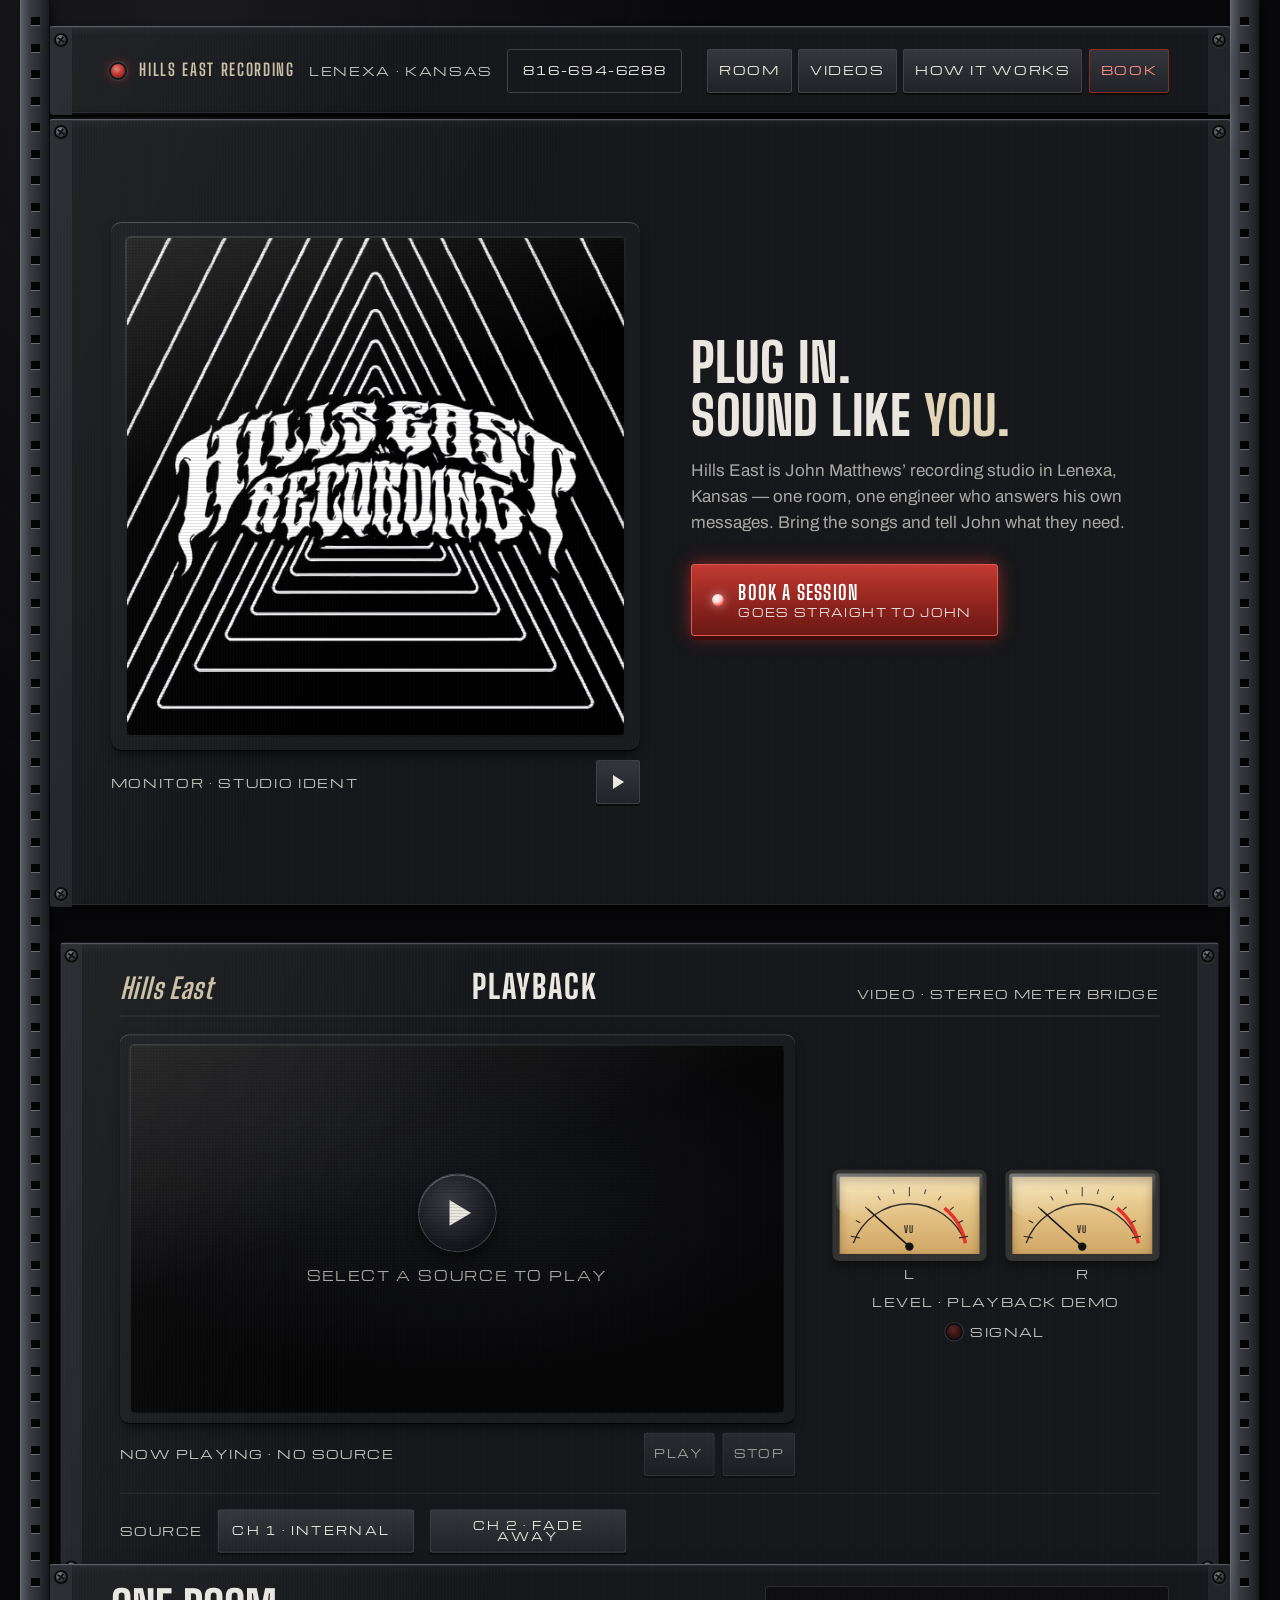
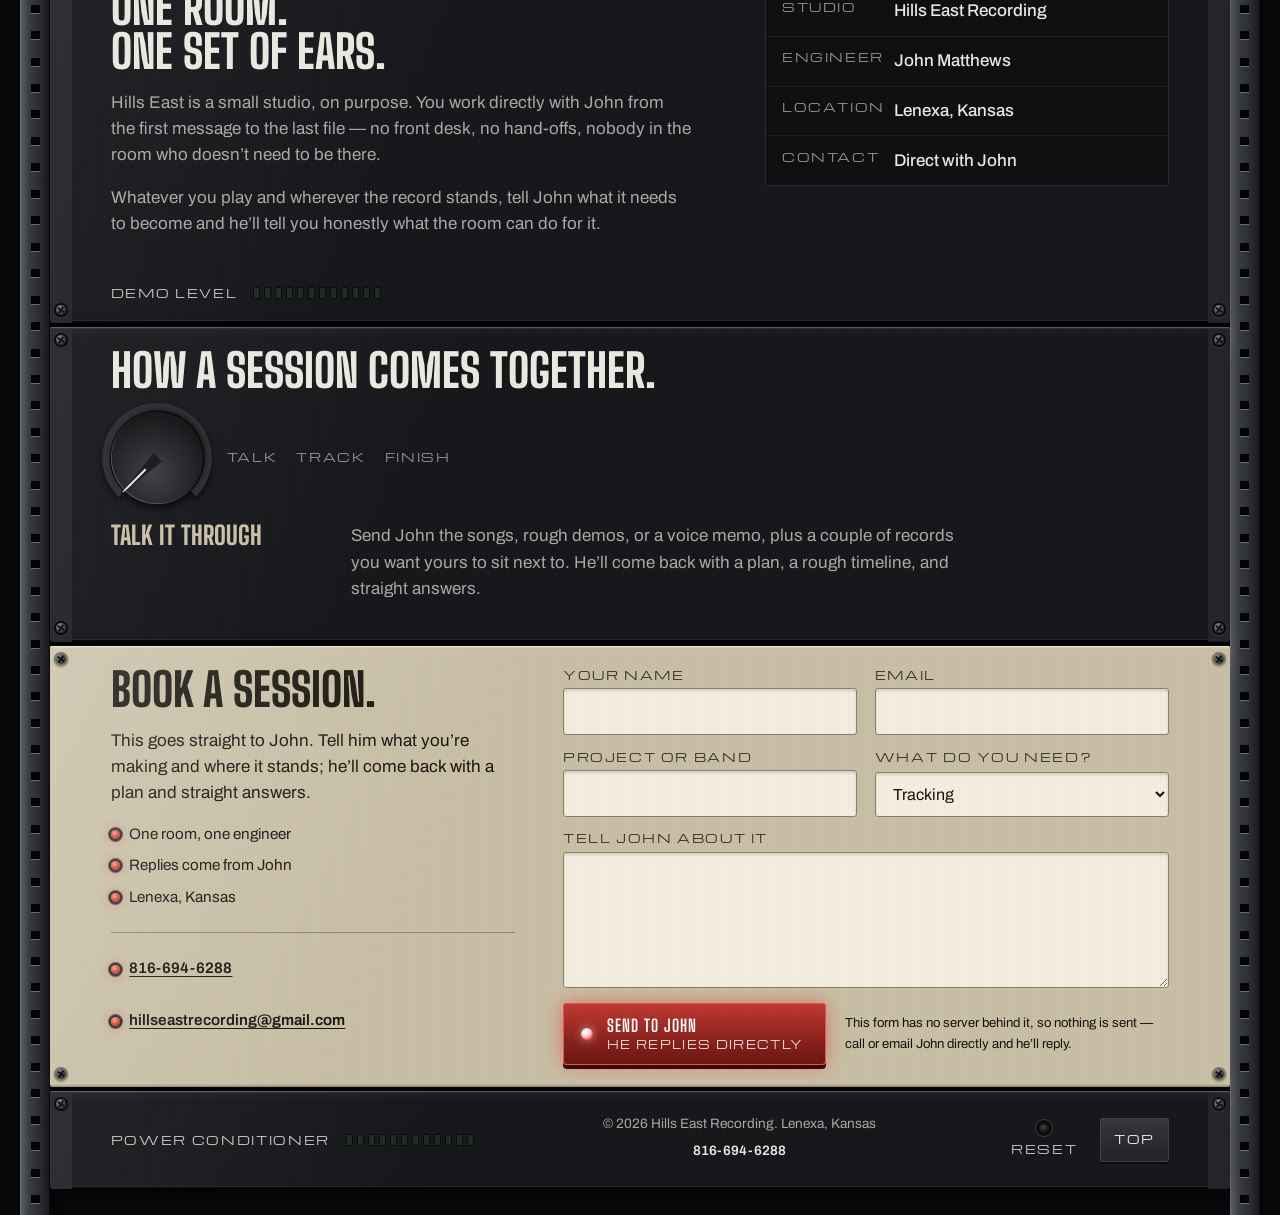
==== commit 69e38b1c: "Ship the rackmount revision: playback unit, contacts, audit fixes Replace the compressor/patchbay fa" ====
--- a/index.html
+++ b/index.html
@@ -2,7 +2,7 @@
 <html lang="en">
 <head>
 <meta charset="utf-8">
-<meta name="viewport" content="width=device-width,initial-scale=1">
+<meta name="viewport" content="width=device-width,initial-scale=1,viewport-fit=cover">
 <title>Hills East Recording — Lenexa, Kansas</title>
 <meta name="description" content="Hills East Recording is John Matthews' one-room recording studio in Lenexa, Kansas. Tracking, mixing and finishing — you work directly with John.">
 <meta name="theme-color" content="#0b0b0c">
@@ -38,15 +38,15 @@
       <span class="jewel jewel--on" aria-hidden="true"></span>
       <a href="#rack" class="brand">Hills East Recording</a>
       <span class="legend">Lenexa · Kansas</span>
+      <a class="id-phone" href="tel:+18166946288">816-694-6288</a>
     </div>
     <div class="id-controls">
       <nav class="id-nav" aria-label="Sections">
         <a class="pushbtn" href="#room">Room</a>
-        <a class="pushbtn" href="#patch">Sessions</a>
+        <a class="pushbtn" href="#player">Videos</a>
         <a class="pushbtn" href="#flow">How it works</a>
         <a class="pushbtn pushbtn--red" href="#book">Book</a>
       </nav>
-      <button class="pushbtn motion-toggle" type="button" id="motion-toggle" aria-pressed="false">Pause motion</button>
     </div>
   </header>
 
@@ -64,7 +64,7 @@
         <span class="crt-glass" aria-hidden="true"></span>
       </div>
       <figcaption class="legend crt-cap"><span>Monitor · studio ident</span>
-        <span class="crt-controls"><button class="pushbtn pushbtn--sm" type="button" id="ident-toggle" aria-pressed="false">Play ident</button></span>
+        <span class="crt-controls"><button class="iconbtn" type="button" id="ident-toggle" aria-pressed="false" aria-label="Play ident"></button></span>
       </figcaption>
     </figure>
 
@@ -78,69 +78,52 @@
     </div>
   </section>
 
-  <section class="unit u3 optical-unit" id="optical" aria-labelledby="optical-title">
-    <span class="screw tl"></span><span class="screw tr"></span><span class="screw bl"></span><span class="screw br"></span>
-    <div class="optical-brand"><span>Hills East</span><h2 id="optical-title">Studio leveling amplifier</h2></div>
-    <div class="optical-face"><div class="knob-wrap"><span class="legend">Gain</span><div class="knob knob--dark" role="slider" tabindex="0" aria-label="Gain — meter demo" aria-orientation="vertical" aria-valuemin="0" aria-valuemax="100" aria-valuenow="62" data-knob="gain" aria-describedby="knob-help"><span class="knob-cap"><i class="knob-line"></i></span></div><output data-value="gain">62</output><div class="knob-nudge"><button type="button" data-adjust="gain" data-direction="-1" aria-label="Decrease Gain">−</button><button type="button" data-adjust="gain" data-direction="1" aria-label="Increase Gain">+</button></div></div>
-      <div class="optical-center">      <div class="meters" aria-hidden="true">
-        <div class="vu" data-vu="L"><svg viewBox="0 0 200 110"><path class="vu-arc" d="M20 95 A85 85 0 0 1 180 95"/><path class="vu-red" d="M150 45 A85 85 0 0 1 180 95"/><g class="vu-ticks"></g><text x="100" y="80" class="vu-label">VU</text><line class="vu-needle" x1="100" y1="100" x2="100" y2="20"/><circle cx="100" cy="100" r="6" class="vu-hub"/></svg><span class="legend">L</span></div>
-
-      </div>
-<span class="legend">Level · visual demo</span></div>
-      <div class="knob-wrap"><span class="legend">Peak reduction</span><div class="knob knob--dark" role="slider" tabindex="0" aria-label="Peak reduction — meter demo" aria-orientation="vertical" aria-valuemin="0" aria-valuemax="100" aria-valuenow="35" data-knob="peak" aria-describedby="knob-help"><span class="knob-cap"><i class="knob-line"></i></span></div><output data-value="peak">35</output><div class="knob-nudge"><button type="button" data-adjust="peak" data-direction="-1" aria-label="Decrease Peak reduction">−</button><button type="button" data-adjust="peak" data-direction="1" aria-label="Increase Peak reduction">+</button></div></div>
-    </div>
-    <p class="demo-note">LA-2A-inspired meter demo. Gain raises the level; Peak Reduction lowers it. No audio processing or equipment claim.</p>
-  </section>
-
-  <section class="unit u3 dynamics-unit" id="dynamics" aria-labelledby="dynamics-title">
-    <span class="screw tl"></span><span class="screw tr"></span><span class="screw bl"></span><span class="screw br"></span>
-    <div class="dynamics-frame">
-      <div class="dynamics-head"><h2 id="dynamics-title">Dynamics lab</h2><span class="legend">Meter demo · no audio processing</span></div>
-      <div class="demo-display"><span class="legend">Reduction</span><div class="reduction-leds" aria-hidden="true"><i><span>1</span></i><i><span>2</span></i><i><span>3</span></i><i><span>4</span></i><i><span>6</span></i><i><span>8</span></i><i><span>10</span></i><i><span>12</span></i></div><output id="demo-reduction">0.0 demo dB</output></div>
-      <div class="dynamics-controls"><div class="knob-wrap"><span class="legend">Input</span><div class="knob knob--silver" role="slider" tabindex="0" aria-label="Input — meter demo" aria-orientation="vertical" aria-valuemin="0" aria-valuemax="100" aria-valuenow="62" data-knob="input" aria-describedby="knob-help"><span class="knob-cap"><i class="knob-line"></i></span></div><output data-value="input">62</output><div class="knob-nudge"><button type="button" data-adjust="input" data-direction="-1" aria-label="Decrease Input">−</button><button type="button" data-adjust="input" data-direction="1" aria-label="Increase Input">+</button></div></div><div class="knob-wrap"><span class="legend">Attack</span><div class="knob knob--silver" role="slider" tabindex="0" aria-label="Attack — meter demo" aria-orientation="vertical" aria-valuemin="0" aria-valuemax="100" aria-valuenow="25" data-knob="attack" aria-describedby="knob-help"><span class="knob-cap"><i class="knob-line"></i></span></div><output data-value="attack">25</output><div class="knob-nudge"><button type="button" data-adjust="attack" data-direction="-1" aria-label="Decrease Attack">−</button><button type="button" data-adjust="attack" data-direction="1" aria-label="Increase Attack">+</button></div></div><div class="knob-wrap"><span class="legend">Release</span><div class="knob knob--silver" role="slider" tabindex="0" aria-label="Release — meter demo" aria-orientation="vertical" aria-valuemin="0" aria-valuemax="100" aria-valuenow="45" data-knob="release" aria-describedby="knob-help"><span class="knob-cap"><i class="knob-line"></i></span></div><output data-value="release">45</output><div class="knob-nudge"><button type="button" data-adjust="release" data-direction="-1" aria-label="Decrease Release">−</button><button type="button" data-adjust="release" data-direction="1" aria-label="Increase Release">+</button></div></div><div class="knob-wrap"><span class="legend">Output</span><div class="knob knob--silver" role="slider" tabindex="0" aria-label="Output — meter demo" aria-orientation="vertical" aria-valuemin="0" aria-valuemax="100" aria-valuenow="65" data-knob="output" aria-describedby="knob-help"><span class="knob-cap"><i class="knob-line"></i></span></div><output data-value="output">65</output><div class="knob-nudge"><button type="button" data-adjust="output" data-direction="-1" aria-label="Decrease Output">−</button><button type="button" data-adjust="output" data-direction="1" aria-label="Increase Output">+</button></div></div></div>
-      <div class="ratio-bank" role="group" aria-label="Demo ratio"><span class="legend">Ratio</span><button type="button" data-ratio="1" aria-pressed="false"><i aria-hidden="true"></i>1:1</button><button type="button" data-ratio="2" aria-pressed="false"><i aria-hidden="true"></i>2:1</button><button type="button" data-ratio="4" aria-pressed="true"><i aria-hidden="true"></i>4:1</button><button type="button" data-ratio="6" aria-pressed="false"><i aria-hidden="true"></i>6:1</button><button type="button" data-ratio="10" aria-pressed="false"><i aria-hidden="true"></i>10:1</button><button type="button" data-ratio="20" aria-pressed="false"><i aria-hidden="true"></i>20:1</button></div>
-      <p id="demo-settings" class="demo-settings" aria-live="polite"></p>
-      <p id="knob-help" class="demo-note">Drag knobs up/down, use arrow keys or Home/End, or tap − / +. Input and Output set demo level; Attack and Release set meter response; Ratio changes demo reduction.</p>
-    </div>
-    <p class="demo-note">Distressor-inspired meter demo. No emulation, equipment claim or endorsement.</p>
-  </section>
-
-  <!-- 2U · patchbay: sessions -->
-  <section class="unit u2 patchbay" id="patch" aria-labelledby="patch-title">
-    <span class="screw tl"></span><span class="screw tr"></span><span class="screw bl"></span><span class="screw br"></span>
-    <div class="patch-head">
-      <h2 id="patch-title">Patch your session.</h2>
-      <p class="patch-hint">Choose an input and an output below, or patch the jacks: tap/click an input, then John; tap/click John, then an output. Keyboard: Tab and Enter/Space. Dragging works too. Use this route carries your choices to booking.</p>
-    </div>
-    <div class="route-selectors"><div class="f"><label for="route-input">Session input</label><select id="route-input"><option value="">Choose a service</option><option value="in-tracking">Tracking</option><option value="in-mixing">Mixing</option><option value="in-finishing">Finishing</option></select></div><div class="f"><label for="route-output">Session output</label><select id="route-output"><option value="">Choose an outcome</option><option value="out-record">A record</option><option value="out-release">Release</option><option value="out-video">Vinyl / video</option></select></div></div>
-    <div class="route-actions"><p id="route-status" role="status">Choose a service and an outcome.</p><button class="pushbtn" type="button" id="use-route">Use this route</button><button class="pushbtn" type="button" id="clear-route">Clear route</button></div>
-    <noscript><p>Interactive routing needs JavaScript. You can still choose your service and describe the outcome in the booking form below. The form is not connected.</p></noscript>
-    <div class="jackfield">
-      <svg class="cables" aria-hidden="true"></svg>
-      <div class="jackrow jackrow--in">
-        <span class="tape">inputs</span>
-        <button class="jack" data-jack="in-tracking" aria-label="Input: tracking"><span class="tape tape--jack">tracking</span></button>
-        <button class="jack" data-jack="in-mixing" aria-label="Input: mixing"><span class="tape tape--jack">mixing</span></button>
-        <button class="jack" data-jack="in-finishing" aria-label="Input: finishing"><span class="tape tape--jack">finishing</span></button>
-      </div>
-      <div class="jackrow jackrow--room">
-        <span class="tape">the room</span>
-        <button class="jack jack--room" data-jack="room" aria-label="The room"><span class="tape tape--jack">John</span></button>
-        <span class="lamp-wrap"><span class="jewel" id="route-lamp" aria-hidden="true"></span><span class="legend">Signal</span></span>
-      </div>
-      <div class="jackrow jackrow--out">
-        <span class="tape">outputs</span>
-        <button class="jack" data-jack="out-record" aria-label="Output: a record"><span class="tape tape--jack">a record</span></button>
-        <button class="jack" data-jack="out-release" aria-label="Output: release"><span class="tape tape--jack">release</span></button>
-        <button class="jack" data-jack="out-video" aria-label="Output: video / vinyl"><span class="tape tape--jack">vinyl / video</span></button>
-      </div>
-    </div>
-    <div class="services" id="services" aria-live="polite">
-      <article class="service" data-service="in-tracking"><h3>Tracking</h3><p>You have songs and need them recorded well. Say what you play, how many of you there are, and what the performance needs to feel like.</p></article>
-      <article class="service" data-service="in-mixing"><h3>Mixing</h3><p>You have tracks and want them to become a record. Send the sessions or stems and a couple of references you want yours to sit next to.</p></article>
-      <article class="service" data-service="in-finishing"><h3>Finishing</h3><p>You have a mix and need it ready to release. Say where it’s going — streaming, vinyl, a video — and when.</p></article>
-      <p class="service-idle">Not sure which you need, or need all of it? <a href="#book">Describe the project</a> and John will tell you straight what the room can and can’t do for it.</p>
-    </div>
+  <!-- 4U · playback: video + meter bridge -->
+  <section class="unit u4 player" id="player" aria-labelledby="player-title">
+    <span class="screw tl"></span><span class="screw tr"></span><span class="screw bl"></span><span class="screw br"></span>
+    <div class="player-head">
+      <span class="player-brand">Hills East</span>
+      <h2 id="player-title">Playback</h2>
+      <span class="legend">Video · stereo meter bridge</span>
+    </div>
+    <div class="player-face">
+      <figure class="player-screen">
+        <div class="screen-bezel">
+          <div class="screen" id="screen">
+            <div class="screen-idle" id="screen-idle">
+              <span class="screen-play" aria-hidden="true"></span>
+              <span class="screen-idle-copy">Select a source to play</span>
+            </div>
+            <div class="screen-frame" id="screen-frame" hidden>
+              <div class="screen-target" id="screen-holder"></div>
+            </div>
+          </div>
+          <span class="screen-glass" aria-hidden="true"></span>
+        </div>
+        <figcaption class="crt-cap screen-cap">
+          <span class="legend">Now playing · <span id="now-source">no source</span></span>
+          <span class="player-transport">
+            <button class="pushbtn pushbtn--sm" type="button" id="player-play" aria-pressed="false" disabled>Play</button>
+            <button class="pushbtn pushbtn--sm" type="button" id="player-stop" disabled>Stop</button>
+          </span>
+        </figcaption>
+      </figure>
+      <div class="player-meters">
+        <div class="meters" aria-hidden="true">
+          <div class="vu" data-vu="L"><svg viewBox="0 0 200 110"><path class="vu-arc" d="M20 95 A85 85 0 0 1 180 95"/><path class="vu-red" d="M150 45 A85 85 0 0 1 180 95"/><g class="vu-ticks"></g><text x="100" y="80" class="vu-label">VU</text><line class="vu-needle" x1="100" y1="100" x2="100" y2="20"/><circle cx="100" cy="100" r="6" class="vu-hub"/></svg><span class="legend">L</span></div>
+          <div class="vu" data-vu="R"><svg viewBox="0 0 200 110"><path class="vu-arc" d="M20 95 A85 85 0 0 1 180 95"/><path class="vu-red" d="M150 45 A85 85 0 0 1 180 95"/><g class="vu-ticks"></g><text x="100" y="80" class="vu-label">VU</text><line class="vu-needle" x1="100" y1="100" x2="100" y2="20"/><circle cx="100" cy="100" r="6" class="vu-hub"/></svg><span class="legend">R</span></div>
+        </div>
+        <span class="legend">Level · playback demo</span>
+        <span class="lamp-wrap"><span class="jewel" id="player-signal" aria-hidden="true"></span><span class="legend">Signal</span></span>
+      </div>
+    </div>
+    <div class="player-sources">
+      <span class="legend">Source</span>
+      <button class="pushbtn source" type="button" data-video="RE-oPaanCas" data-title="Internal — Beneath The Skin" aria-pressed="false">CH 1 · Internal</button>
+      <button class="pushbtn source" type="button" data-video="ZrAWnT-ecWM" data-title="Fade Away — Beneath The Skin" aria-pressed="false">CH 2 · Fade Away</button>
+      <p class="player-status" id="player-status" role="status"></p>
+    </div>
+    <noscript><p class="demo-note">Playback needs JavaScript. Watch on YouTube: <a href="https://www.youtube.com/watch?v=RE-oPaanCas">“Internal”</a> and <a href="https://www.youtube.com/watch?v=ZrAWnT-ecWM">“Fade Away”</a>.</p></noscript>
   </section>
 
   <!-- 3U · the room -->
@@ -186,18 +169,22 @@
         <li><span class="jewel jewel--on jewel--sm" aria-hidden="true"></span>Replies come from John</li>
         <li><span class="jewel jewel--on jewel--sm" aria-hidden="true"></span>Lenexa, Kansas</li>
       </ul>
+      <ul class="book-contact">
+        <li><span class="jewel jewel--on jewel--sm" aria-hidden="true"></span><a href="tel:+18166946288">816-694-6288</a></li>
+        <li><span class="jewel jewel--on jewel--sm" aria-hidden="true"></span><a href="mailto:hillseastrecording@gmail.com">hillseastrecording@gmail.com</a></li>
+      </ul>
     </div>
     <form class="book-form" action="#" method="post" novalidate>
+      <div class="hp-wrap" aria-hidden="true"><input type="text" name="botcheck" class="hp" tabindex="-1" autocomplete="off"><input type="text" name="_gotcha" class="hp" tabindex="-1" autocomplete="off"></div>
       <div class="f"><label for="name">Your name</label><input id="name" name="name" autocomplete="name" required></div>
       <div class="f"><label for="email">Email</label><input id="email" name="email" type="email" autocomplete="email" required></div>
       <div class="f"><label for="project">Project or band</label><input id="project" name="project"></div>
       <div class="f"><label for="need">What do you need?</label>
         <select id="need" name="need"><option>Tracking</option><option>Mixing</option><option>Finishing</option><option>The whole record</option><option>Not sure yet</option></select></div>
-      <div class="f f--wide booking-route"><span class="legend">Your session route</span><p id="booking-route" class="is-empty" aria-live="polite">No patch route selected.</p><input type="hidden" id="booking-route-field" name="session_route" value=""></div>
       <div class="f f--wide"><label for="msg">Tell John about it</label><textarea id="msg" name="message" rows="5" required></textarea></div>
       <div class="f f--wide send-row">
         <button class="bigswitch bigswitch--btn" type="submit"><span class="bigswitch-lamp" aria-hidden="true"></span>Send to John<small>He replies directly</small></button>
-        <p class="form-note" id="form-note">The form isn’t connected yet — John’s direct contact details will appear here once he supplies them.</p>
+        <p class="form-note" id="form-note">This form has no server behind it, so nothing is sent — call or email John directly and he’ll reply.</p>
       </div>
     </form>
   </section>
@@ -208,11 +195,10 @@
   <footer class="unit u1 power" aria-label="Site footer">
     <span class="screw tl"></span><span class="screw tr"></span>
     <div class="power-left">
-      <span class="legend">Power conditioner · demo LEDs</span>
+      <span class="legend">Power conditioner</span>
       <span class="ladder-leds ladder-leds--power" aria-hidden="true"></span>
     </div>
-    <p class="power-copy">© <span data-year>2026</span> Hills East Recording. Lenexa, Kansas.</p>
-    <div class="utility-controls"><label for="lamp-level">Panel lamps</label><input id="lamp-level" type="range" min="0" max="100" value="70"><label for="scan-speed">Scan speed</label><input id="scan-speed" type="range" min="0" max="100" value="50"></div>
+    <p class="power-copy">© <span data-year>2026</span> Hills East Recording. Lenexa, Kansas<br><a href="tel:+18166946288">816-694-6288</a></p>
     <div class="power-right">
       <button class="reset" id="reset" type="button" aria-label="Reset"><span class="legend">Reset</span></button>
       <a class="pushbtn" href="#rack">Top</a>
--- a/styles.css
+++ b/styles.css
@@ -6,7 +6,6 @@
 @font-face { font-family: "Michroma"; src: url("fonts/michroma-400.woff2") format("woff2"); font-weight: 400; font-display: swap; }
 @font-face { font-family: "Archivo"; src: url("fonts/archivo-var.woff2") format("woff2"); font-weight: 100 900; font-display: swap; }
 @font-face { font-family: "Archivo"; src: url("fonts/archivo-400-italic.woff2") format("woff2"); font-weight: 400; font-style: italic; font-display: swap; }
-@font-face { font-family: "Caveat"; src: url("fonts/caveat-700-latin.woff2") format("woff2"); font-weight: 700; font-display: swap; }
 
 :root {
   --room: #08080a;
@@ -18,24 +17,18 @@
   --display: "Big Shoulders", Impact, "Arial Narrow", sans-serif;
   --silkfont: "Michroma", "Archivo", sans-serif;
   --body: "Archivo", system-ui, sans-serif;
-  --tape: "Caveat", "Comic Sans MS", cursive;
   --u: clamp(64px, 6.2vw, 88px);      /* 1U */
   --label: .74rem;                     /* silkscreen legend floor (11.8px) */
   --control-label: .72rem;             /* pushbuttons, form labels, spec terms (11.5px) */
-  /* silver leveling-amplifier plate */
-  --silver-hi: #f1f1eb; --silver: #c9cbc7; --silver-2: #b9bcb9; --silver-lo: #959c9c; --silver-ink: #202324; --silver-rule: #727876; --silver-brand: #94281f;
-  /* black dynamics plate */
-  --black-hi: #292b2d; --black: #111315; --black-2: #101214; --black-lo: #050606; --screenprint: #e2e1d7;
-  --led-amber: #ffcb55; --led-off: #47251c; --readout-amber: #efcf83;
   --champ-label: #3f3828;              /* form/legend ink on the champagne plate (6.3:1) */
   --gutter: clamp(1rem, 3vw, 2.5rem);
-  --lamp: .7;                          /* driven by the Lamps knob */
-  --speed: 1;                          /* driven by the Speed knob */
-  --accent-hue: 4;
+  --lamp: .745;                        /* fixed default; the lamp knob was removed */
+  --crt-period: 2.67s;                 /* monitor/playback scanline; the speed knob was removed */
 }
 *,*::before,*::after { box-sizing: border-box; }
 html { scroll-behavior: smooth; background: var(--room); color-scheme: dark; }
-body { margin: 0; min-height: 100vh; font: 400 1.0625rem/1.55 var(--body); color: var(--silk); background:
+body { margin: 0; min-height: 100vh; font: 400 1.0625rem/1.55 var(--body); color: var(--silk);
+  padding: env(safe-area-inset-top) env(safe-area-inset-right) env(safe-area-inset-bottom) env(safe-area-inset-left); background:
   radial-gradient(ellipse 70% 50% at 15% 0%, #1a1a1e 0%, transparent 60%), var(--room); -webkit-font-smoothing: antialiased; }
 ::selection { background: var(--red); color: #fff; }
 :focus-visible { outline: 2px solid var(--amber); outline-offset: 3px; }
@@ -45,8 +38,6 @@
 .skip { position: absolute; top: -60px; left: 1rem; z-index: 99; padding: .6rem 1rem; background: #b3221b; color: #fff; }
 .skip:focus { top: .5rem; }
 .legend { font: 400 var(--label)/1.3 var(--silkfont); letter-spacing: .14em; text-transform: uppercase; color: #c3c2bd; }
-.tape { font: 700 1.05rem/1 var(--tape); color: #1a1710; background: #e7dcbf; padding: .12em .5em .05em; transform: rotate(-1.5deg); display: inline-block;
-  box-shadow: 0 1px 1px #0008; clip-path: polygon(1% 8%, 99% 0, 100% 92%, 2% 100%); }
 
 /* ---------- the rack */
 .rack { position: relative; max-width: 1240px; margin: 0 auto; padding: calc(var(--u)/3) 0; display: grid; gap: 4px; align-content: start; }
@@ -94,20 +85,14 @@
 .bigswitch:active { transform: translateY(3px); box-shadow: 0 1px 0 #3b0b09, 0 0 0 1px #d85b53 inset; }
 
 /* knobs */
-.knob-wrap { display: grid; justify-items: center; gap: .45rem; }
 .knob { --a: 0deg; width: 54px; height: 54px; border-radius: 50%; position: relative; cursor: ns-resize; touch-action: none; user-select: none; filter: drop-shadow(0 4px 3px #000c); }
 .knob::before { content: ""; position: absolute; inset: -9px; border-radius: 50%; background:
   conic-gradient(from 225deg, var(--silk-3) 0 var(--sweep, 0deg), #2a2b2f var(--sweep, 0deg) 270deg, transparent 270deg); -webkit-mask: radial-gradient(circle, transparent 60%, #000 62%, #000 70%, transparent 72%); mask: radial-gradient(circle, transparent 60%, #000 62%, #000 70%, transparent 72%); }
 .knob-cap { position: absolute; inset: 0; border-radius: 50%; transform: rotate(var(--a)); transition: transform .05s linear; }
 .knob-line { position: absolute; left: 50%; top: 5px; width: 3px; height: 40%; margin-left: -1.5px; background: var(--silk); border-radius: 2px; }
-.knob--skirt .knob-cap { background: radial-gradient(circle at 40% 30%, #6d7079, #2a2b30 55%, #14151a 100%); box-shadow: 0 3px 5px #000a, inset 0 1px 0 #8a8d95; }
-.knob--skirt::after { content: ""; position: absolute; inset: 6px; border-radius: 50%; background: radial-gradient(circle at 45% 40%, #cfc7b4, #8f876f 70%); pointer-events: none; transform: rotate(var(--a)); }
-.knob--skirt .knob-line { z-index: 1; top: 8px; height: 30%; background: #111; }
 .knob--chicken .knob-cap { background: radial-gradient(circle at 40% 35%, #3b3c41, #121215 70%); box-shadow: 0 3px 5px #000a, inset 0 1px 0 #55575e; }
 .knob--chicken .knob-line { top: -6px; height: 58%; width: 12px; margin-left: -6px; background: #161618; clip-path: polygon(50% 0, 100% 100%, 0 100%); border-radius: 0; box-shadow: none; border: 0; }
 .knob--chicken .knob-line::after { content: ""; position: absolute; left: 50%; top: 4px; width: 2px; height: 60%; margin-left: -1px; background: var(--silk); }
-.knob--soft .knob-cap { background: radial-gradient(circle at 50% 40%, #2c2d32, #0f0f12 75%); box-shadow: 0 3px 6px #000c, inset 0 0 0 2px #26272c; }
-.knob--soft .knob-line { background: var(--amber); box-shadow: 0 0 6px var(--amber); }
 .knob--big { width: 92px; height: 92px; }
 .knob:focus-visible { outline-offset: 12px; }
 
@@ -119,8 +104,10 @@
 .id-controls { display: flex; align-items: center; gap: .4rem; flex-wrap: wrap; justify-content: flex-end; margin-left: auto; flex: 0 1 auto; }
 .id-nav { display: flex; gap: .4rem; flex-wrap: wrap; justify-content: flex-end; }
 .id-controls .pushbtn { padding-inline: .75rem; }
+.id-phone { display: inline-flex; align-items: center; min-height: 44px; padding-inline: .9rem; border: 1px solid #3f4147; border-radius: 3px;
+  font: 400 var(--control-label)/1 var(--silkfont); letter-spacing: .14em; color: var(--silk); text-decoration: none; white-space: nowrap; }
+.id-phone:hover { color: #fff; border-color: #5a5d65; }
 @media (max-width: 1120px) { .id-brand .legend { display: none; } } /* the location repeats in the lede and footer */
-.motion-toggle[aria-pressed="true"] { color: var(--amber); box-shadow: 0 2px 0 #0a0a0b, 0 0 0 1px #7a5a22 inset; }
 
 /* ---------- 4U monitor */
 .monitor { display: grid; grid-template-columns: minmax(240px, 38%) 1fr; gap: clamp(1.5rem, 4vw, 3.5rem); align-items: center; padding-top: calc(var(--u)*.45); padding-bottom: calc(var(--u)*.45); }
@@ -146,47 +133,54 @@
 .vu-needle { stroke: #111; stroke-width: 2; }
 .vu-hub { fill: #111; }
 .hero-controls { display: flex; align-items: end; gap: 1.6rem; flex-wrap: wrap; }
-.hero-cluster { display: flex; align-items: end; gap: 1.6rem; padding: .9rem 1.1rem .7rem; border: 1px solid #2c2e33; border-radius: 4px; background: #121316; box-shadow: inset 0 1px 0 #000; }
 .hero-controls .bigswitch { padding: 1.15rem 1.7rem 1.1rem 1.3rem; font-size: 1.25rem; }
 
-/* ---------- 2U patchbay */
-.patchbay { display: grid; gap: 1.2rem; padding-top: calc(var(--u)*.35); }
-.patch-head { display: grid; gap: .6rem; max-width: 70ch; }
 h2 { font: 800 clamp(1.9rem, 3.6vw, 3rem)/.95 var(--display); text-transform: uppercase; color: var(--silk); }
-.patch-hint { color: var(--silk-2); font-size: .95rem; text-wrap: pretty; }
-.jackfield { position: relative; display: grid; gap: 2.6rem; padding: 2.4rem var(--gutter) 1.6rem; border-radius: 4px; background: linear-gradient(180deg, #0f0f11, #0a0a0c); box-shadow: inset 0 1px 0 #2a2b2f, inset 0 0 0 1px #050506; }
-.cables { position: absolute; inset: 0; width: 100%; height: 100%; pointer-events: none; z-index: 1; }
-.tape--jack { z-index: 3; }
-.cables path { fill: none; stroke-width: 7; stroke-linecap: round; filter: drop-shadow(0 3px 2px #0009); }
-.cables path.c0 { stroke: #d33a30; } .cables path.c1 { stroke: #3a7bd3; } .cables path.c2 { stroke: #e0b23a; } .cables path.c3 { stroke: #4fbf6a; }
-.cables path.preview { stroke: var(--silk-3); stroke-dasharray: 6 6; stroke-width: 4; }
-.jackrow { display: grid; grid-template-columns: 7rem repeat(3, 1fr) auto; align-items: center; gap: 1rem; justify-items: center; }
-.jackrow > .tape { justify-self: start; }
-.jackrow > .tape { min-width: 6.5rem; text-align: center; }
-.jack { position: relative; width: 44px; height: 44px; border-radius: 50%; border: 0; cursor: pointer; padding: 0; touch-action: none; background: radial-gradient(circle at 50% 50%, #000 0 28%, #2a2b2f 30%, #55585f 48%, #2e3035 52%, #8d9099 55%, #3a3c42 62%, transparent 64%); box-shadow: 0 0 0 1px #0a0a0b; }
-.jack.armed { box-shadow: 0 0 0 2px var(--amber), 0 0 12px var(--amber); }
-.jack.patched::before { content: ""; position: absolute; inset: 7px; border-radius: 50%; background: radial-gradient(circle at 40% 35%, #7a7d86, #23242a 60%, #0c0c0e); box-shadow: 0 0 0 3px #16171a, 0 2px 3px #000; z-index: 3; }
-.jack--room { width: 56px; height: 56px; }
-.tape--jack { position: absolute; left: 50%; bottom: calc(100% + 8px); top: auto; transform: translateX(-50%) rotate(-2deg); white-space: nowrap; font-size: .95rem; }
-.jackrow--room .jack--room { grid-column: 3; }
-.jackrow--room .lamp-wrap { grid-column: 5; }
-.lamp-wrap { display: inline-flex; align-items: center; gap: .6rem; margin-left: auto; }
-.services { display: grid; gap: 1rem; min-height: 5.5rem; }
-.service { display: none; grid-template-columns: 12rem minmax(0, 1fr); gap: 1rem; padding: 1rem 0; border-top: 1px solid #2a2b2f; }
-.service.is-on { display: grid; }
-.service h3 { font: 800 1.6rem/1 var(--display); text-transform: uppercase; color: var(--champ); }
-.service p { color: var(--silk-2); max-width: 62ch; }
-.service-idle { color: var(--silk-2); font-size: .95rem; }
-.services.has-route .service-idle { display: none; }
+
+/* ---------- 4U playback: video + meter bridge ---------- */
+.player { display:grid; gap:1.1rem; padding-top:calc(var(--u)*.35); padding-bottom:calc(var(--u)*.35); }
+.player-head { display:flex; align-items:baseline; justify-content:space-between; gap:.4rem 1rem; flex-wrap:wrap; border-bottom:1px solid #2f3136; padding-bottom:.7rem; }
+.player-brand { font:italic 700 1.8rem var(--display); color:var(--champ); letter-spacing:.02em; }
+.player-head h2 { font:800 clamp(1.6rem,2.6vw,2.2rem)/1 var(--display); letter-spacing:.05em; }
+.player-head > .legend { text-align:right; }
+.player-face { display:grid; grid-template-columns:minmax(0,1.55fr) minmax(220px,.75fr); gap:clamp(1.4rem,3vw,2.4rem); align-items:center; }
+.player-screen { margin:0; display:grid; gap:.55rem; min-width:0; }
+.screen-bezel { position:relative; padding:12px; border-radius:10px; background:linear-gradient(180deg,#2b2c31,#121215); box-shadow:inset 0 1px 0 #4a4c52, inset 0 -1px 0 #000, inset 0 0 0 12px #1a1b1f, inset 0 12px 20px 8px #000, 0 6px 14px -6px #000; }
+.screen { position:relative; aspect-ratio:16/9; border-radius:5px; overflow:hidden; background:#000; box-shadow:inset 0 0 24px #000; }
+.screen-idle { position:absolute; inset:0; display:grid; place-content:center; justify-items:center; gap:1rem; padding:1rem; text-align:center; background:radial-gradient(ellipse 80% 70% at 50% 40%, #15161a, #050506 75%); }
+.screen-idle[hidden], .screen-frame[hidden] { display:none; }
+.screen-play { position:relative; width:78px; height:78px; border-radius:50%; background:radial-gradient(circle at 40% 35%, #3a3c42, #14151a 70%); box-shadow:0 0 0 1px #4a4c52, 0 6px 14px #000a, inset 0 1px 0 #6a6d75; }
+.screen-play::after { content:""; position:absolute; left:54%; top:50%; transform:translate(-50%,-50%); border-left:22px solid var(--silk); border-top:13px solid transparent; border-bottom:13px solid transparent; }
+.screen-idle-copy { font:400 .8rem/1.3 var(--silkfont); letter-spacing:.16em; text-transform:uppercase; color:var(--silk-2); }
+.screen-frame { position:absolute; inset:0; }
+.screen-target { position:absolute; inset:0; }
+.screen-frame iframe { width:100%; height:100%; border:0; display:block; }
+.screen-glass { position:absolute; inset:10px; border-radius:5px; pointer-events:none; overflow:hidden; }
+.screen-glass::before { content:""; position:absolute; inset:0; background:linear-gradient(160deg, rgba(255,255,255,.12), transparent 42%); mix-blend-mode:screen; }
+.screen-glass::after { content:""; position:absolute; inset:-6px 0 0 0; background:repeating-linear-gradient(0deg, rgba(0,0,0,.12) 0 1px, transparent 1px 3px); animation:scan var(--crt-period, 3.2s) linear infinite; }
+.screen-cap { display:flex; justify-content:space-between; align-items:center; gap:.6rem 1rem; flex-wrap:wrap; }
+.player-transport { display:inline-flex; gap:.5rem; margin-left:auto; }
+.player-meters { display:grid; justify-items:center; gap:.9rem; }
+.player-meters .meters { width:100%; justify-content:center; }
+.player-meters .vu { width:calc(50% - .6rem); max-width:160px; }
+.player-meters .vu svg { border:7px solid #323331; border-radius:7px; background:linear-gradient(#f4dca3,#d0a664); box-shadow:0 5px 8px #0006, inset 0 4px 10px #35241066; }
+.player-meters .legend { text-align:center; }
+.player-meters .lamp-wrap { display:inline-flex; align-items:center; gap:.6rem; }
+.player-sources { display:flex; align-items:center; gap:.7rem 1rem; flex-wrap:wrap; border-top:1px solid #2a2b2f; padding-top:1rem; }
+.source { flex:0 1 12.5rem; }
+.source[aria-pressed="true"] { color:#fff; box-shadow:0 2px 0 #0a0a0b, 0 0 0 1px #7a5a22 inset; }
+.player-status { flex:1 1 100%; font-size:.9rem; color:#d9ceb4; }
+.player-status:empty { display:none; }
+.player-status a { color:var(--silk); }
 
 /* ---------- 3U room */
 .room { display: grid; grid-template-columns: minmax(0, 1.2fr) minmax(240px, .8fr); gap: clamp(1.5rem, 4vw, 3rem); align-items: start; }
-.room-face { display: grid; gap: 1rem; } .room-face p { color: var(--silk-2); max-width: 58ch; }
+.room-face { display: grid; gap: 1rem; } .room-face p { color: var(--silk-2); max-width: 58ch; text-wrap: pretty; }
 .spec { display: grid; gap: 0; border: 1px solid #2a2b2f; border-radius: 3px; background: #0f0f11; }
-.spec div { display: grid; grid-template-columns: 7rem 1fr; padding: .7rem 1rem; border-bottom: 1px solid #1e1f23; }
+.spec div { display: grid; grid-template-columns: minmax(0, 7rem) minmax(0, 1fr); padding: .7rem 1rem; border-bottom: 1px solid #1e1f23; }
 .spec div:last-child { border-bottom: 0; }
 .spec dt { font: 400 var(--control-label)/1.6 var(--silkfont); letter-spacing: .14em; text-transform: uppercase; color: var(--silk-3); }
-.spec dd { color: var(--silk); font-weight: 500; }
+.spec dd { color: var(--silk); font-weight: 500; min-width: 0; overflow-wrap: break-word; font-variant-numeric: tabular-nums; }
 .ladder { grid-column: 1 / -1; display: flex; align-items: center; gap: 1rem; }
 
 /* ---------- 2U flow */
@@ -197,16 +191,22 @@
 .stage { display: none; grid-template-columns: 14rem minmax(0, 1fr); gap: 1rem; }
 .stage.is-on { display: grid; }
 .stage h3 { font: 800 1.6rem/1 var(--display); text-transform: uppercase; color: var(--champ); }
-.stage p { color: var(--silk-2); max-width: 62ch; }
+.stage p { color: var(--silk-2); max-width: 62ch; text-wrap: pretty; }
 
 /* ---------- 4U booking (champagne plate) */
 .booking { background: linear-gradient(180deg, #ddd4bd 0, var(--champ) 3px, var(--champ) calc(100% - 3px), #8e8570 100%); color: var(--champ-ink); display: grid; grid-template-columns: minmax(240px, .8fr) minmax(0, 1.2fr); gap: clamp(1.5rem, 4vw, 3rem); box-shadow: 0 1px 0 #efe8d6 inset, 0 8px 22px -10px #000; }
 .booking::after { background: linear-gradient(115deg, rgba(255,255,255,.18) 0, transparent 35%), repeating-linear-gradient(90deg, rgba(0,0,0,.02) 0 1px, transparent 1px 3px); }
 .booking h2, .booking p { color: var(--champ-ink); }
+.book-face p { text-wrap: pretty; }
+.book-facts li, .book-contact li { text-wrap: pretty; overflow-wrap: break-word; }
 .booking .screw { box-shadow: 0 0 0 2px #7d7460, 0 1px 0 3px #b5ab93; }
 .book-face { display: grid; gap: 1rem; align-content: start; }
 .book-facts { list-style: none; padding: 0; display: grid; gap: .5rem; font-size: .95rem; }
 .book-facts li { display: flex; align-items: center; gap: .6rem; }
+.book-contact { list-style: none; padding: .9rem 0 0; margin: .4rem 0 0; border-top: 1px solid #8c826d; display: grid; gap: .5rem; font-size: .95rem; }
+.book-contact li { display: flex; align-items: center; gap: .6rem; }
+.book-contact a { color: var(--champ-ink); font-weight: 600; overflow-wrap: anywhere; display: inline-flex; align-items: center; min-height: 44px;
+  padding-inline: .5rem; margin-inline: -.5rem; border-radius: 3px; }
 .book-form { display: grid; grid-template-columns: 1fr 1fr; gap: .9rem 1.1rem; }
 .f { display: grid; gap: .35rem; } .f--wide { grid-column: 1 / -1; }
 label { font: 400 var(--control-label)/1.3 var(--silkfont); letter-spacing: .14em; text-transform: uppercase; color: var(--champ-label); }
@@ -214,14 +214,19 @@
 input:focus, select:focus, textarea:focus { outline: 0; border-color: var(--red); box-shadow: 0 0 0 3px rgba(232,50,42,.25); }
 .booking :focus-visible { outline-color: var(--red); }
 textarea { resize: vertical; }
+.hp-wrap { position: absolute; left: -9999px; top: auto; width: 1px; height: 1px; overflow: hidden; }
 .send-row { display: flex; align-items: center; gap: 1.2rem; flex-wrap: wrap; }
 .form-note { font-size: .82rem; color: var(--champ-label); max-width: 40ch; text-wrap: pretty; }
 
 /* ---------- 1U power */
-.power { display: grid; grid-template-columns: auto minmax(0,1fr) auto auto; align-items: center; gap: 1rem 1.6rem; }
-.power-left { display: flex; align-items: center; gap: 1rem; }
-.power-copy { font-size: .85rem; color: var(--silk-2); }
-.power-right { display: flex; align-items: center; gap: 1rem; }
+.power { display:flex; align-items:center; gap:1rem 1.6rem; flex-wrap:wrap; }
+.power-left { display:flex; align-items:center; gap:1rem; flex-wrap:wrap; }
+.power-left .legend { white-space: nowrap; }
+.power-copy { flex:1 1 12ch; text-align:center; font-size:.85rem; color:var(--silk-2); text-wrap: pretty; }
+.power-copy a { color: var(--silk); font-weight: 600; text-decoration: none; display: inline-flex; align-items: center;
+  min-height: 32px; padding-inline: .4rem; margin-inline: -.4rem; border-radius: 3px; }
+.power-copy a:hover { color: #fff; }
+.power-right { display:flex; align-items:center; gap:1rem; }
 .reset { min-height: 44px; }
 .reset { display: inline-grid; place-items: center; gap: .3rem; background: transparent; border: 0; cursor: pointer; padding: .2rem .4rem; color: inherit; }
 .reset::before { content: ""; width: 10px; height: 10px; border-radius: 50%; background: radial-gradient(circle at 40% 35%, #444, #111 70%); box-shadow: 0 0 0 3px #0a0a0b, 0 0 0 4px #3a3c42, inset 0 1px 2px #000; }
@@ -255,11 +260,12 @@
 
 /* ---------- responsive */
 @media (max-width: 900px) {
-  .monitor, .room, .booking, .patch-head { grid-template-columns: 1fr; }
+  .monitor, .room, .booking, .player-face { grid-template-columns: minmax(0, 1fr); }
+  .room > *, .booking > *, .player-face > * { min-width: 0; }
   .id-nav a:not(.pushbtn--red) { display: none; }
   .crt { max-width: 260px; }
   .monitor { padding-top: calc(var(--u)*.3); }
-  .service, .stage { grid-template-columns: 1fr; }
+  .stage { grid-template-columns: 1fr; }
   .hero-controls .bigswitch { margin-left: 0; width: 100%; }
 }
 @media (max-width: 600px) {
@@ -267,16 +273,15 @@
   .rack-main { padding-left: 0; padding-right: 0; }
   .unit { padding-left: .9rem; padding-right: .9rem; }
   .hero-controls { gap: 1rem 1.2rem; }
-  .service, .stage { gap: .5rem; }
+  .stage { gap: .5rem; }
   .rail { width: 1rem; }
   .meters { gap: .8rem; } .vu { width: 120px; }
   .book-form { grid-template-columns: 1fr; }
-  .jackrow { grid-template-columns: repeat(3, 1fr); gap: 1.4rem .6rem; padding-top: 2.4rem; }
-  .jackrow > .tape { grid-column: 1 / -1; justify-self: start; margin-bottom: .2rem; }
-  .jackfield { gap: 1.2rem; padding-top: .6rem; }
-  .tape--jack { font-size: .85rem; }
-  .jackrow--room .jack--room { grid-column: 2; }
-  .jackrow--room .lamp-wrap { grid-column: 3; margin-left: 0; }
+  .player-meters .vu { width: calc(50% - .4rem); max-width: 150px; }
+  .screen-bezel { padding: 8px; }
+  .player-sources { gap: .6rem; }
+  .player-sources > .legend { flex: 1 1 100%; }
+  .source { flex: 1 1 100%; }
 }
 @media (prefers-reduced-motion: reduce) {
   html { scroll-behavior: auto; }
@@ -287,9 +292,7 @@
 @keyframes scan { to { transform: translateY(6px); } }
 @media (prefers-reduced-motion: reduce) { .crt-glass::after { animation: none; } }
 
-@media (max-width: 900px) { .hero-cluster { flex-wrap: wrap; gap: 1rem 1.2rem; } .meters { width: 100%; } .vu { width: calc(50% - .6rem); max-width: 150px; } }
-@media (max-width: 600px) { .hero-cluster { padding: .7rem .8rem; } .knob-wrap { flex: 1 1 30%; } }
-
+@media (max-width: 900px) { .meters { width: 100%; } .vu { width: calc(50% - .6rem); max-width: 150px; } }
 @media (max-width: 600px) { .rack, .rack-main { padding-left: 0; padding-right: 0; } .unit { margin: 0 1rem; padding-left: 1.4rem; padding-right: 1.4rem; min-width: 0; } .rail { width: 1rem; } .id-brand { flex-wrap: wrap; gap: .4rem .7rem; } .brand { font-size: .95rem; } .unit::before { background: linear-gradient(90deg, #23252a 0 12px, #000 12px 13px, transparent 13px calc(100% - 13px), #000 calc(100% - 13px) calc(100% - 12px), #23252a calc(100% - 12px)); } .tl,.bl { left: 2px; } .tr,.br { right: 2px; } }
 
 /* hidden rack layout (module supplies structure; page supplies skin) */
@@ -308,7 +311,7 @@
 .hr-key { padding: 0; }
 .hr-key-label { position: absolute; bottom: 6px; left: 50%; transform: translateX(-50%); font: 400 .7rem var(--silkfont); color: #555; }
 .hr-key.black .hr-key-label { color: #999; }
-.hr-knob-wrap, .hr-control { display: grid; justify-items: center; gap: .35rem; }
+.hr-control { display: grid; justify-items: center; gap: .35rem; }
 @media (max-width: 720px) { .hr-drum-row { grid-template-columns: 1fr; } .hr-steps { grid-template-columns: repeat(8, minmax(0, 1fr)); } .hr-step { max-height: none; } .hr-keyboard { height: 100px; } .hr-key.black { height: 60px; } }
 .hr-unit-header .hr-legend, .hr-unit-header h2, .hr-unit-header h3 { font: 800 1.5rem/1 var(--display) !important; letter-spacing: .04em !important; text-transform: uppercase; color: var(--champ) !important; }
 .hr-unit-header .hr-led { margin-left: auto; margin-right: 1rem; width: 12px; height: 12px; }
@@ -339,16 +342,22 @@
 @media (max-width: 720px) { .hr-drum-row { grid-template-columns: 1fr; } .hr-drum-row .hr-control { justify-self: start; } .hr-steps { grid-template-columns: repeat(8, minmax(0, 1fr)); } .hr-step { max-height: none; } .hr-keyboard { height: 100px; } }
 
 input, textarea { caret-color: var(--red); }
+input:-webkit-autofill, textarea:-webkit-autofill {
+  -webkit-text-fill-color: var(--champ-ink);
+  -webkit-box-shadow: 0 0 0 1000px #f3eee0 inset, 0 2px 3px rgba(0,0,0,.13) inset;
+  caret-color: var(--red);
+}
 html { scrollbar-color: #3a3c42 var(--room); }
+::-webkit-scrollbar { width: 12px; height: 12px; }
+::-webkit-scrollbar-track { background: var(--room); }
+::-webkit-scrollbar-thumb { background: #3a3c42; border: 3px solid var(--room); border-radius: 8px; }
+::-webkit-scrollbar-thumb:hover { background: #4a4c52; }
+::-webkit-scrollbar-corner { background: var(--room); }
 a { text-underline-offset: .2em; text-decoration-thickness: 1px; }
 
 .hr-key.black { left: var(--key-left); }
 
-.jack--room, .jackrow--room .tape--jack, .lamp-wrap { position: relative; z-index: 3; }
-.jack { z-index: 3; }
-.jackrow > .tape { position: relative; z-index: 3; }
-
-/* Revision: monitor + control face on one 4U unit, two purpose-built dynamics faceplates. */
+/* Revision: monitor + control face on one 4U unit. */
 .monitor { grid-template-columns: minmax(340px, 50%) minmax(0, 1fr); align-items:center; justify-items:stretch; gap:clamp(2rem, 4vw, 3.5rem); padding-block:calc(var(--u)*.4); min-height:calc(100svh - var(--u)*4/3 - 6px); }
 .monitor .crt { width:min(100%, 62vh); max-width:680px; justify-self:center; }
 .crt-img { object-fit:contain; }
@@ -358,96 +367,27 @@
 .hero-controls .bigswitch { width:auto; }
 .crt-cap { display:flex; justify-content:space-between; align-items:center; gap:.7rem 1rem; flex-wrap:wrap; }
 .crt-controls { display:inline-flex; gap:.5rem; margin-left:auto; }
-.motion-toggle { min-height:44px; }
-.pushbtn, .ratio-bank button { cursor:pointer; border:0; min-height:44px; }
+.iconbtn { width:44px; height:44px; border-radius:3px; border:0; cursor:pointer; display:inline-grid; place-items:center; padding:0;
+  background:linear-gradient(180deg,#34363c,#202227); box-shadow:0 2px 0 #0a0a0b, 0 0 0 1px #3f4147 inset; transition:transform .08s, box-shadow .08s; }
+.iconbtn::before { content:""; width:0; height:0; border-left:11px solid var(--silk); border-top:7px solid transparent; border-bottom:7px solid transparent; }
+.iconbtn[aria-pressed="true"]::before { width:12px; height:12px; border:0; border-left:4px solid var(--silk); border-right:4px solid var(--silk); }
+.iconbtn:hover { background:linear-gradient(180deg,#3f4248,#26282d); }
+.iconbtn:active { transform:translateY(2px); box-shadow:0 0 0 #000, 0 0 0 1px #3f4147 inset; }
+.pushbtn { cursor:pointer; border:0; min-height:44px; }
 button:disabled { cursor:default; opacity:.65; }
-html:not(.has-js) #ident-toggle, html:not(.has-js) #motion-toggle { display:none; }
-.optical-unit { color:#18191a; background:linear-gradient(180deg,var(--silver-hi) 0,var(--silver) 3px,var(--silver-2) 80%,var(--silver-lo) 100%); padding-block:1.5rem; }
-.optical-unit::after { background:repeating-linear-gradient(0deg,#fff2 0 1px,transparent 1px 3px); }
-.optical-brand { display:flex; justify-content:space-between; align-items:baseline; gap:.4rem 1rem; flex-wrap:wrap; border-bottom:1px solid var(--silver-rule); padding-bottom:.7rem; }
-.optical-brand > span { font:italic 700 2rem var(--display); color:var(--silver-brand); }
-.optical-unit h2 { color:var(--silver-ink); font:700 clamp(1rem,2vw,1.5rem)/1.1 var(--display); letter-spacing:.12em; }
-.optical-face { display:grid; grid-template-columns:1fr minmax(180px,280px) 1fr; grid-template-areas:"gain meter peak"; align-items:center; gap:2rem; padding:2rem 0 1.25rem; }
-.optical-face > .knob-wrap:first-child { grid-area:gain; } .optical-face > .knob-wrap:last-child { grid-area:peak; }
-.optical-face .knob-wrap > .legend, .dynamics-controls .knob-wrap > .legend { min-height:2.6em; display:flex; align-items:flex-end; justify-content:center; text-align:center; }
-.optical-center { grid-area:meter; display:grid; justify-items:center; gap:.8rem; }
-.optical-unit .meters { width:100%; justify-content:center; }
-.optical-unit .vu { width:100%; max-width:280px; }
-.optical-unit .vu > .legend { display:none; }
-.optical-unit .vu svg { border:9px solid #323331; border-radius:8px; background:linear-gradient(#f4dca3,#d0a664); box-shadow:0 5px 8px #0006,inset 0 4px 10px #35241066; }
-.optical-unit .legend, .optical-unit output { color:var(--silver-ink); }
-.knob--dark { width:94px; height:94px; }
-.knob--dark .knob-cap { background:radial-gradient(circle at 40% 30%,#454847,#181a1a 63%,#080909 65%,#292c2c 70%,#101212 100%); box-shadow:0 5px 7px #0008,inset 0 1px 1px #6e7271; }
-.knob--dark::before { background:repeating-conic-gradient(from 225deg,#303535 0 2deg,transparent 2deg 27deg); }
-.knob--dark .knob-line { background:#e5dfcb; width:4px; }
-.knob-wrap output { font:500 .82rem/1.2 var(--body); font-variant-numeric:tabular-nums; letter-spacing:.02em; min-height:1.2em; }
-.knob-wrap { gap:.7rem; min-width:0; }
-.knob-nudge { display:flex; gap:.5rem; }
-.knob-nudge button { width:44px; height:44px; border:1px solid #656966; border-radius:3px; background:#181a1a; color:#eee; font:500 1rem var(--body); cursor:pointer; }
-.knob-nudge button:hover { background:#363b3b; }
-.optical-unit .knob-nudge button { color:#171a1a; background:#d5d8d3; }
+html:not(.has-js) #ident-toggle { display:none; }
 .demo-note { font-size:.8rem; line-height:1.5; color:var(--silk-2); text-wrap:pretty; }
-.optical-unit .demo-note { color:var(--silver-ink); text-align:center; border-top:3px double #858b88; padding-top:.75rem; }
-.dynamics-unit { background:linear-gradient(var(--black-hi) 0,var(--black) 4px,var(--black-2) 98%,var(--black-lo)); display:grid; gap:.8rem; padding-block:1.2rem; }
-.dynamics-frame { border:2px solid var(--screenprint); border-radius:15px; padding:1.1rem 1.5rem; display:grid; gap:1.2rem; }
-.dynamics-head { display:flex; align-items:center; justify-content:space-between; gap:1rem; }
-.dynamics-head h2 { font:800 clamp(1.5rem,2.3vw,2rem)/1 var(--display); letter-spacing:.05em; }
-.dynamics-head > .legend { text-align:right; }
-.demo-display { display:flex; align-items:center; justify-content:center; flex-wrap:wrap; gap:1.4rem; padding:.5rem 0; }
-.demo-display output { font:400 var(--control-label) var(--silkfont); font-variant-numeric:tabular-nums; min-width:10ch; color:var(--readout-amber); }
-.reduction-leds { display:flex; gap:19px; padding-bottom:16px; }
-.reduction-leds i { display:block; width:9px; height:9px; border-radius:50%; background:var(--led-off); position:relative; box-shadow:inset 0 1px 2px #000; }
-.reduction-leds i.on { background:var(--led-amber); box-shadow:0 1px 7px #ffbc4366; }
-.reduction-leds span { position:absolute; top:13px; left:50%; transform:translateX(-50%); font:400 .7rem var(--body); color:var(--silk); }
-.dynamics-controls { display:grid; grid-template-columns:repeat(4,minmax(0,1fr)); gap:1.5rem; padding-block:.8rem; }
-.knob--silver { width:72px; height:72px; }
-.knob--silver .knob-cap { background:conic-gradient(from 45deg,#c2c7c7,#f4f4ed,#929999,#dce0dd,#999f9e,#eff0e8,#c2c7c7); border:5px solid #6c7374; box-shadow:0 5px 7px #000b,inset 0 0 0 2px #ddd; }
-.knob--silver .knob-line { background:#161819; top:3px; height:40%; }
-.ratio-bank { display:flex; justify-content:center; flex-wrap:wrap; gap:.5rem; align-items:center; }
-.ratio-bank button { color:var(--silk); background:transparent; font:400 var(--control-label) var(--silkfont); display:flex; align-items:center; gap:.5rem; padding:.4rem .6rem; border:1px solid #535859; border-radius:3px; }
-.ratio-bank button i { width:7px; height:7px; border-radius:50%; background:#552c25; }
-.ratio-bank button[aria-pressed=true] { border-color:#e9e7e0; }
-.ratio-bank button[aria-pressed=true] i { background:#e85b3d; box-shadow:0 1px 5px #e8322a66; }
-.demo-settings { text-align:center; font-size:.8rem; color:#d6d6ce; font-variant-numeric:tabular-nums; }
-.route-selectors { display:grid; grid-template-columns:1fr 1fr; gap:1rem; }
-.route-selectors label, .utility-controls label { color:var(--silk); }
-.route-actions { display:flex; gap:.7rem; align-items:center; flex-wrap:wrap; }
-.route-actions p { flex:1 1 100%; color:#d9ceb4; font-size:.95rem; }
-.booking-route { border-block:1px solid #8c826d; padding:.7rem 0; }
-.booking-route .legend { color:var(--champ-label); }
-.booking-route p.is-empty { color:#4a4331; font-style:italic; }
-.booking-route p { font-size:.95rem; }
-.utility-controls { display:grid; grid-template-columns:auto 110px; align-items:center; gap:0 .7rem; }
-.utility-controls input { padding:0; margin:0; height:44px; accent-color:var(--red); }
-.power-left { flex-wrap:wrap; }
-.power-copy { text-align:center; }
 .motion-paused *, .motion-paused *::before, .motion-paused *::after { animation-play-state:paused!important; scroll-behavior:auto!important; }
 html.motion-paused { scroll-behavior:auto; }
-html:not(.has-js) .service, html:not(.has-js) .stage { display:grid; }
+html:not(.has-js) .stage { display:grid; }
 html:not(.has-js) .stages { display:grid; gap:1.5rem; }
 @media(max-width:600px) {
  .monitor { padding-inline:1.25rem; gap:1.3rem; }
  .monitor .crt { width:100%; }
  .crt-bezel { padding:10px; }
  .crt-cap { gap:.5rem .8rem; }
- .optical-brand { align-items:flex-start; }
- .optical-brand > span { font-size:1.6rem; }
- .optical-unit h2 { text-align:right; margin-left:auto; }
- .optical-face { grid-template-columns:1fr 1fr; grid-template-areas:"meter meter" "gain peak"; gap:1.4rem 1rem; padding-block:1.2rem .8rem; }
- .optical-unit .knob--dark { width:72px; height:72px; }
- .optical-unit .legend { text-align:center; }
- .optical-unit .vu svg { border-width:6px; }
- .optical-unit .knob-nudge button { width:44px; height:44px; }
- .dynamics-frame { padding:1rem .7rem; border-radius:10px; gap:.9rem; }
- .dynamics-head { flex-wrap:wrap; gap:.5rem; }
- .dynamics-head > .legend { text-align:left; }
- .dynamics-controls { grid-template-columns:repeat(2,minmax(0,1fr)); gap:1.3rem .8rem; }
- .dynamics-controls .knob { width:62px; height:62px; }
- .demo-display { gap:1rem; }
- .reduction-leds { gap:16px; }
- .route-selectors { grid-template-columns:1fr; }
- .jackfield { padding-inline:.5rem; }
- .jackrow--room .lamp-wrap { flex-direction:column; gap:.4rem; }
+ .player-head { align-items:flex-start; }
+ .player-head > .legend { text-align:left; }
  .stage-labels { flex-wrap:wrap; gap:.8rem; }
  .selector { gap:1rem; }
 }
@@ -457,9 +397,22 @@
  .monitor .crt { width:min(100%,680px); }
  .hero-face { max-width:660px; text-align:center; justify-items:center; padding-bottom:0; }
  .hero-controls { justify-content:center; margin-top:.4rem; }
- .power { grid-template-columns:minmax(0,1fr) auto; gap:1rem; }
- .power-left { grid-column:1 / -1; min-width:0; }
- .utility-controls { grid-column:1; grid-template-columns:auto minmax(0,1fr); max-width:260px; }
- .power-right { grid-column:2; justify-self:end; }
- .power-copy { grid-column:1 / -1; text-align:left; order:3; }
-}
+ .power { gap:.8rem 1rem; }
+ .power-copy { flex-basis:100%; text-align:left; order:3; }
+}
+
+/* Sub-320px widths only occur under browser zoom; keep the headings from forcing a scrollbar. */
+@media (max-width: 300px) {
+  h2 { font-size: clamp(1.25rem, 6.5vw, 1.9rem); }
+  .id-phone { padding-inline: .55rem; letter-spacing: .08em; }
+  .ladder-leds { flex-wrap: wrap; row-gap: 4px; }
+  .power-left .legend { white-space: normal; }
+  .power-right { flex-wrap: wrap; row-gap: .5rem; }
+}
+
+/* Narrow-viewport fallback: reachable under browser zoom / large text on a phone. */
+@media (max-width: 340px) {
+  .unit { padding-left: 1rem; padding-right: 1rem; }
+  .spec div { grid-template-columns: minmax(0, 1fr); gap: .05rem; padding: .55rem .8rem; }
+  .spec dt { letter-spacing: .1em; }
+}
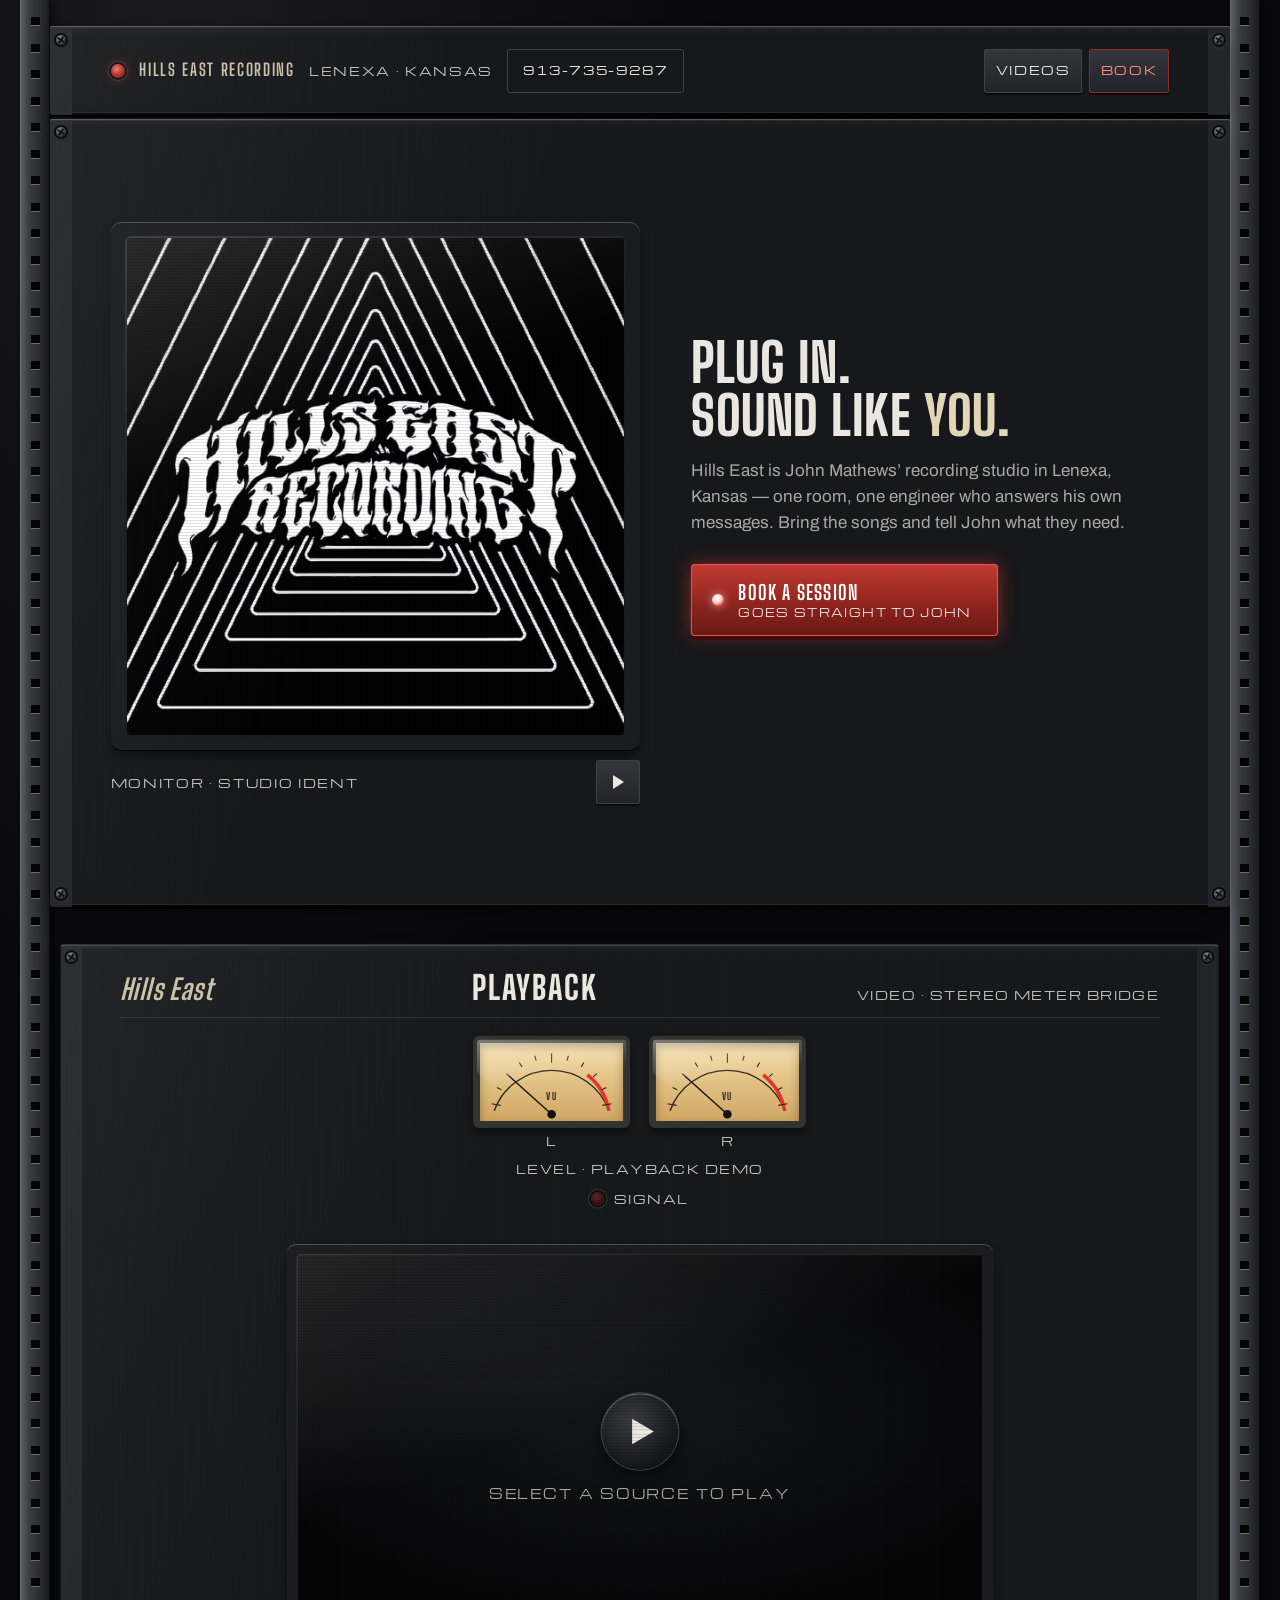
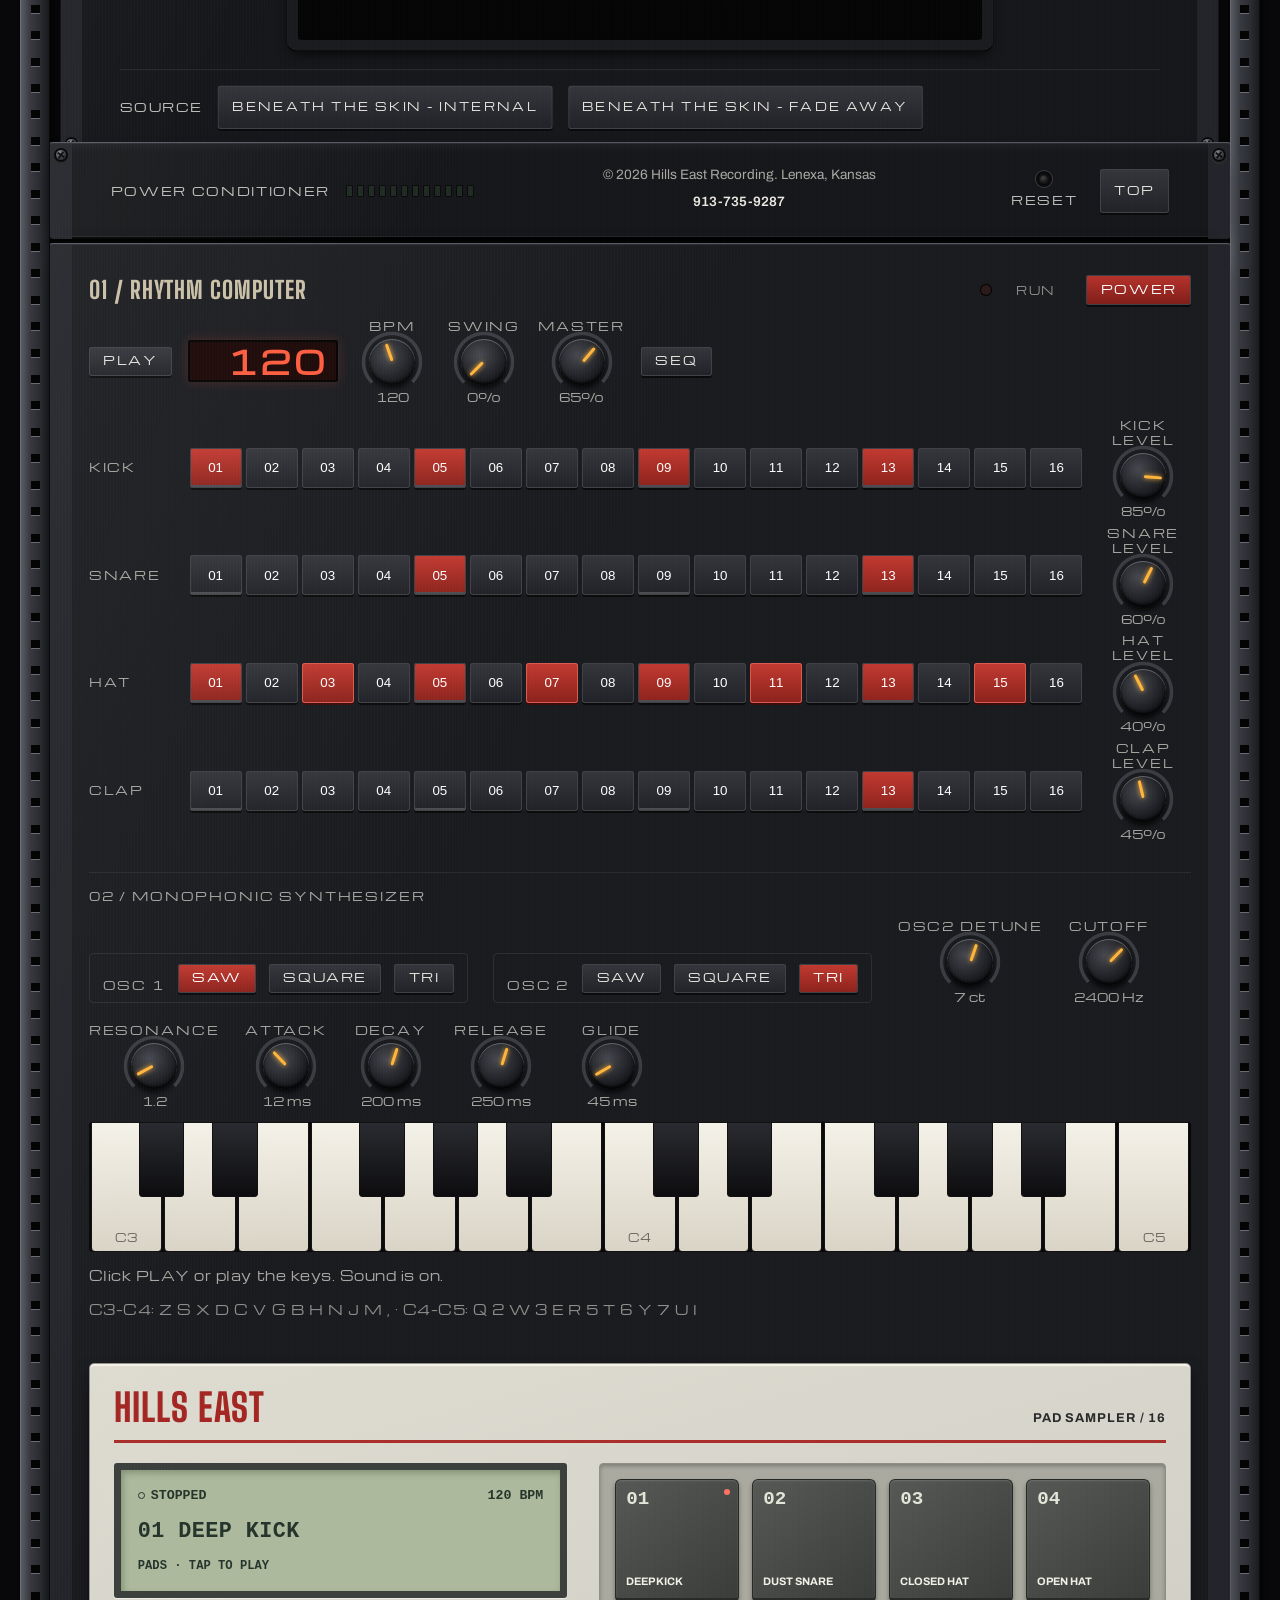
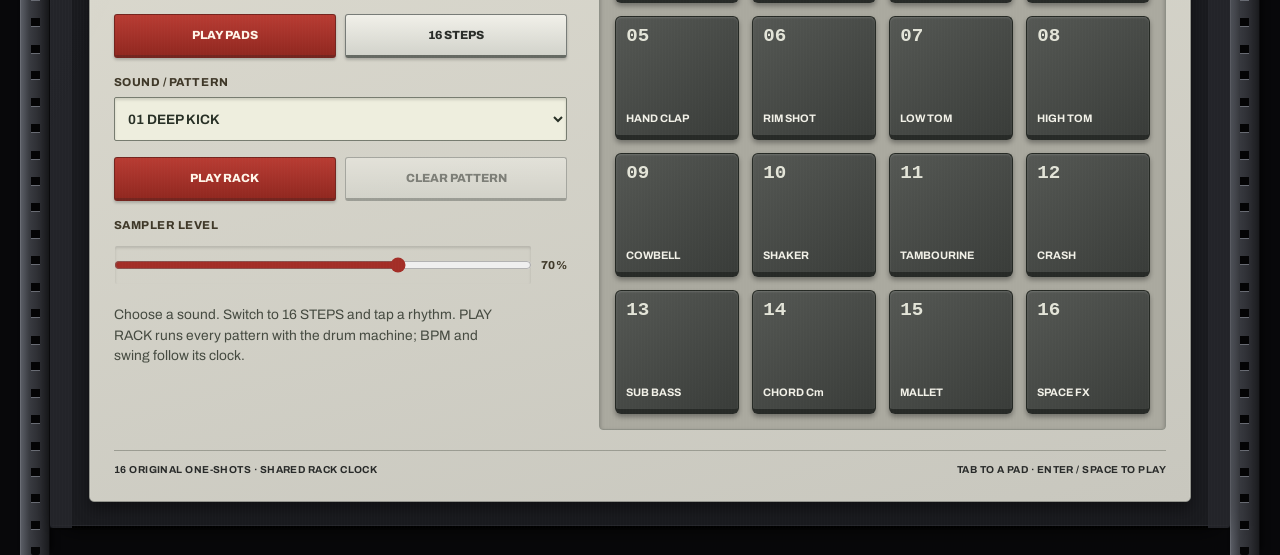
==== commit 0dac30a1: "John's requested changes" ====
--- a/index.html
+++ b/index.html
@@ -4,13 +4,13 @@
 <meta charset="utf-8">
 <meta name="viewport" content="width=device-width,initial-scale=1,viewport-fit=cover">
 <title>Hills East Recording — Lenexa, Kansas</title>
-<meta name="description" content="Hills East Recording is John Matthews' one-room recording studio in Lenexa, Kansas. Tracking, mixing and finishing — you work directly with John.">
+<meta name="description" content="Hills East Recording is John Mathews' one-room recording studio in Lenexa, Kansas. Tracking, mixing and finishing — you work directly with John.">
 <meta name="theme-color" content="#0b0b0c">
 <link rel="canonical" href="https://hills-east.patpadgett.com/">
 <meta property="og:type" content="website">
 <meta property="og:site_name" content="Hills East Recording">
 <meta property="og:title" content="Hills East Recording — Lenexa, Kansas">
-<meta property="og:description" content="John Matthews' one-room recording studio in Lenexa, Kansas. Tracking, mixing and finishing — you work directly with John.">
+<meta property="og:description" content="John Mathews' one-room recording studio in Lenexa, Kansas. Tracking, mixing and finishing — you work directly with John.">
 <meta property="og:url" content="https://hills-east.patpadgett.com/">
 <meta property="og:image" content="https://hills-east.patpadgett.com/assets/hills-east-og.jpg">
 <meta property="og:image:width" content="1200">
@@ -25,7 +25,7 @@
 <link rel="stylesheet" href="sampler.css">
 </head>
 <body>
-<a class="skip" href="#main">Skip to content</a><a class="skip" href="#book">Skip to booking</a>
+<a class="skip" href="#main">Skip to content</a>
 
 <div class="rack" id="rack">
   <div class="rail rail--l" aria-hidden="true"></div>
@@ -38,14 +38,12 @@
       <span class="jewel jewel--on" aria-hidden="true"></span>
       <a href="#rack" class="brand">Hills East Recording</a>
       <span class="legend">Lenexa · Kansas</span>
-      <a class="id-phone" href="tel:+18166946288">816-694-6288</a>
+      <a class="id-phone" href="tel:+19137359287">913-735-9287</a>
     </div>
     <div class="id-controls">
       <nav class="id-nav" aria-label="Sections">
-        <a class="pushbtn" href="#room">Room</a>
         <a class="pushbtn" href="#player">Videos</a>
-        <a class="pushbtn" href="#flow">How it works</a>
-        <a class="pushbtn pushbtn--red" href="#book">Book</a>
+        <a class="pushbtn pushbtn--red" href="mailto:hillseastrecording@gmail.com">Book</a>
       </nav>
     </div>
   </header>
@@ -70,10 +68,10 @@
 
     <div class="hero-face">
       <h1 id="hero-title">Plug in.<br> Sound like <em>you.</em></h1>
-      <p class="lede">Hills East is John Matthews’ recording studio in Lenexa, Kansas — one room, one engineer who answers his own messages. Bring the songs and tell John what they need.</p>
+      <p class="lede">Hills East is John Mathews’ recording studio in Lenexa, Kansas — one room, one engineer who answers his own messages. Bring the songs and tell John what they need.</p>
 
       <div class="hero-controls">
-        <a class="bigswitch" href="#book"><span class="bigswitch-lamp" aria-hidden="true"></span>Book a session<small>Goes straight to John</small></a>
+        <a class="bigswitch" href="mailto:hillseastrecording@gmail.com"><span class="bigswitch-lamp" aria-hidden="true"></span>Book a session<small>Goes straight to John</small></a>
       </div>
     </div>
   </section>
@@ -87,6 +85,14 @@
       <span class="legend">Video · stereo meter bridge</span>
     </div>
     <div class="player-face">
+      <div class="player-meters">
+        <div class="meters" aria-hidden="true">
+          <div class="vu" data-vu="L"><svg viewBox="0 0 200 110"><path class="vu-arc" d="M20 95 A85 85 0 0 1 180 95"/><path class="vu-red" d="M150 45 A85 85 0 0 1 180 95"/><g class="vu-ticks"></g><text x="100" y="80" class="vu-label">VU</text><line class="vu-needle" x1="100" y1="100" x2="100" y2="20"/><circle cx="100" cy="100" r="6" class="vu-hub"/></svg><span class="legend">L</span></div>
+          <div class="vu" data-vu="R"><svg viewBox="0 0 200 110"><path class="vu-arc" d="M20 95 A85 85 0 0 1 180 95"/><path class="vu-red" d="M150 45 A85 85 0 0 1 180 95"/><g class="vu-ticks"></g><text x="100" y="80" class="vu-label">VU</text><line class="vu-needle" x1="100" y1="100" x2="100" y2="20"/><circle cx="100" cy="100" r="6" class="vu-hub"/></svg><span class="legend">R</span></div>
+        </div>
+        <span class="legend">Level · playback demo</span>
+        <span class="lamp-wrap"><span class="jewel" id="player-signal" aria-hidden="true"></span><span class="legend">Signal</span></span>
+      </div>
       <figure class="player-screen">
         <div class="screen-bezel">
           <div class="screen" id="screen">
@@ -100,93 +106,15 @@
           </div>
           <span class="screen-glass" aria-hidden="true"></span>
         </div>
-        <figcaption class="crt-cap screen-cap">
-          <span class="legend">Now playing · <span id="now-source">no source</span></span>
-          <span class="player-transport">
-            <button class="pushbtn pushbtn--sm" type="button" id="player-play" aria-pressed="false" disabled>Play</button>
-            <button class="pushbtn pushbtn--sm" type="button" id="player-stop" disabled>Stop</button>
-          </span>
-        </figcaption>
       </figure>
-      <div class="player-meters">
-        <div class="meters" aria-hidden="true">
-          <div class="vu" data-vu="L"><svg viewBox="0 0 200 110"><path class="vu-arc" d="M20 95 A85 85 0 0 1 180 95"/><path class="vu-red" d="M150 45 A85 85 0 0 1 180 95"/><g class="vu-ticks"></g><text x="100" y="80" class="vu-label">VU</text><line class="vu-needle" x1="100" y1="100" x2="100" y2="20"/><circle cx="100" cy="100" r="6" class="vu-hub"/></svg><span class="legend">L</span></div>
-          <div class="vu" data-vu="R"><svg viewBox="0 0 200 110"><path class="vu-arc" d="M20 95 A85 85 0 0 1 180 95"/><path class="vu-red" d="M150 45 A85 85 0 0 1 180 95"/><g class="vu-ticks"></g><text x="100" y="80" class="vu-label">VU</text><line class="vu-needle" x1="100" y1="100" x2="100" y2="20"/><circle cx="100" cy="100" r="6" class="vu-hub"/></svg><span class="legend">R</span></div>
-        </div>
-        <span class="legend">Level · playback demo</span>
-        <span class="lamp-wrap"><span class="jewel" id="player-signal" aria-hidden="true"></span><span class="legend">Signal</span></span>
-      </div>
     </div>
     <div class="player-sources">
       <span class="legend">Source</span>
-      <button class="pushbtn source" type="button" data-video="RE-oPaanCas" data-title="Internal — Beneath The Skin" aria-pressed="false">CH 1 · Internal</button>
-      <button class="pushbtn source" type="button" data-video="ZrAWnT-ecWM" data-title="Fade Away — Beneath The Skin" aria-pressed="false">CH 2 · Fade Away</button>
+      <button class="pushbtn source" type="button" data-video="RE-oPaanCas" data-title="Internal — Beneath The Skin" aria-pressed="false">Beneath The Skin - Internal</button>
+      <button class="pushbtn source" type="button" data-video="ZrAWnT-ecWM" data-title="Fade Away — Beneath The Skin" aria-pressed="false">Beneath The Skin - Fade Away</button>
       <p class="player-status" id="player-status" role="status"></p>
     </div>
     <noscript><p class="demo-note">Playback needs JavaScript. Watch on YouTube: <a href="https://www.youtube.com/watch?v=RE-oPaanCas">“Internal”</a> and <a href="https://www.youtube.com/watch?v=ZrAWnT-ecWM">“Fade Away”</a>.</p></noscript>
-  </section>
-
-  <!-- 3U · the room -->
-  <section class="unit u3 room" id="room" aria-labelledby="room-title">
-    <span class="screw tl"></span><span class="screw tr"></span><span class="screw bl"></span><span class="screw br"></span>
-    <div class="room-face">
-      <h2 id="room-title">One room.<br>One set of ears.</h2>
-      <p>Hills East is a small studio, on purpose. You work directly with John from the first message to the last file — no front desk, no hand-offs, nobody in the room who doesn’t need to be there.</p>
-      <p>Whatever you play and wherever the record stands, tell John what it needs to become and he’ll tell you honestly what the room can do for it.</p>
-    </div>
-    <dl class="spec">
-      <div><dt>Studio</dt><dd>Hills East Recording</dd></div>
-      <div><dt>Engineer</dt><dd>John Matthews</dd></div>
-      <div><dt>Location</dt><dd>Lenexa, Kansas</dd></div>
-      <div><dt>Contact</dt><dd>Direct with John</dd></div>
-    </dl>
-    <div class="ladder" aria-hidden="true"><span class="legend">Demo level</span><div class="ladder-leds"></div></div>
-  </section>
-
-  <!-- 2U · how it works: rotary selector -->
-  <section class="unit u2 flow" id="flow" aria-labelledby="flow-title">
-    <span class="screw tl"></span><span class="screw tr"></span><span class="screw bl"></span><span class="screw br"></span>
-    <h2 id="flow-title">How a session comes together.</h2>
-    <div class="selector">
-      <div class="knob knob--chicken knob--big" role="slider" tabindex="0" aria-label="Session stage" aria-valuemin="0" aria-valuemax="2" aria-valuenow="0" aria-valuetext="Talk" data-knob="stage" data-steps="3"><span class="knob-cap"><i class="knob-line"></i></span></div>
-      <ol class="stage-labels" aria-hidden="true"><li>Talk</li><li>Track</li><li>Finish</li></ol>
-    </div>
-    <div class="stages">
-      <article class="stage is-on" data-stage="0"><h3>Talk it through</h3><p>Send John the songs, rough demos, or a voice memo, plus a couple of records you want yours to sit next to. He’ll come back with a plan, a rough timeline, and straight answers.</p></article>
-      <article class="stage" data-stage="1"><h3>Get in the room</h3><p>Load in, get comfortable, dial the sounds at the source. The session runs at the pace of the performance — nobody watches the clock louder than the music.</p></article>
-      <article class="stage" data-stage="2"><h3>Finish and release</h3><p>Mixes go back and forth until they feel right. Then finals, formats, and a clear list of what you’re walking away with — ready for release.</p></article>
-    </div>
-  </section>
-
-  <!-- 4U · booking -->
-  <section class="unit u4 booking" id="book" aria-labelledby="book-title">
-    <span class="screw tl"></span><span class="screw tr"></span><span class="screw bl"></span><span class="screw br"></span>
-    <div class="book-face">
-      <h2 id="book-title">Book a session.</h2>
-      <p>This goes straight to John. Tell him what you’re making and where it stands; he’ll come back with a plan and straight answers.</p>
-      <ul class="book-facts">
-        <li><span class="jewel jewel--on jewel--sm" aria-hidden="true"></span>One room, one engineer</li>
-        <li><span class="jewel jewel--on jewel--sm" aria-hidden="true"></span>Replies come from John</li>
-        <li><span class="jewel jewel--on jewel--sm" aria-hidden="true"></span>Lenexa, Kansas</li>
-      </ul>
-      <ul class="book-contact">
-        <li><span class="jewel jewel--on jewel--sm" aria-hidden="true"></span><a href="tel:+18166946288">816-694-6288</a></li>
-        <li><span class="jewel jewel--on jewel--sm" aria-hidden="true"></span><a href="mailto:hillseastrecording@gmail.com">hillseastrecording@gmail.com</a></li>
-      </ul>
-    </div>
-    <form class="book-form" action="#" method="post" novalidate>
-      <div class="hp-wrap" aria-hidden="true"><input type="text" name="botcheck" class="hp" tabindex="-1" autocomplete="off"><input type="text" name="_gotcha" class="hp" tabindex="-1" autocomplete="off"></div>
-      <div class="f"><label for="name">Your name</label><input id="name" name="name" autocomplete="name" required></div>
-      <div class="f"><label for="email">Email</label><input id="email" name="email" type="email" autocomplete="email" required></div>
-      <div class="f"><label for="project">Project or band</label><input id="project" name="project"></div>
-      <div class="f"><label for="need">What do you need?</label>
-        <select id="need" name="need"><option>Tracking</option><option>Mixing</option><option>Finishing</option><option>The whole record</option><option>Not sure yet</option></select></div>
-      <div class="f f--wide"><label for="msg">Tell John about it</label><textarea id="msg" name="message" rows="5" required></textarea></div>
-      <div class="f f--wide send-row">
-        <button class="bigswitch bigswitch--btn" type="submit"><span class="bigswitch-lamp" aria-hidden="true"></span>Send to John<small>He replies directly</small></button>
-        <p class="form-note" id="form-note">This form has no server behind it, so nothing is sent — call or email John directly and he’ll reply.</p>
-      </div>
-    </form>
   </section>
 
   </main>
@@ -198,14 +126,14 @@
       <span class="legend">Power conditioner</span>
       <span class="ladder-leds ladder-leds--power" aria-hidden="true"></span>
     </div>
-    <p class="power-copy">© <span data-year>2026</span> Hills East Recording. Lenexa, Kansas<br><a href="tel:+18166946288">816-694-6288</a></p>
+    <p class="power-copy">© <span data-year>2026</span> Hills East Recording. Lenexa, Kansas<br><a href="tel:+19137359287">913-735-9287</a></p>
     <div class="power-right">
       <button class="reset" id="reset" type="button" aria-label="Reset"><span class="legend">Reset</span></button>
       <a class="pushbtn" href="#rack">Top</a>
     </div>
   </footer>
 
-  <!-- hidden 6U rack, mounted by the easter egg -->
+  <!-- 6U rack: drum machine and synthesizer (always mounted by script.js) -->
   <section class="unit u6 hidden-rack" id="hidden-rack" hidden aria-label="Hidden rack: drum machine and synthesizer"></section>
 </div>
 
--- a/styles.css
+++ b/styles.css
@@ -143,8 +143,8 @@
 .player-brand { font:italic 700 1.8rem var(--display); color:var(--champ); letter-spacing:.02em; }
 .player-head h2 { font:800 clamp(1.6rem,2.6vw,2.2rem)/1 var(--display); letter-spacing:.05em; }
 .player-head > .legend { text-align:right; }
-.player-face { display:grid; grid-template-columns:minmax(0,1.55fr) minmax(220px,.75fr); gap:clamp(1.4rem,3vw,2.4rem); align-items:center; }
-.player-screen { margin:0; display:grid; gap:.55rem; min-width:0; }
+.player-face { display:grid; grid-template-columns:minmax(0,1fr); gap:clamp(1.4rem,3vw,2.4rem); justify-items:center; align-items:center; }
+.player-screen { margin:0; display:grid; gap:.55rem; min-width:0; width:100%; max-width:720px; }
 .screen-bezel { position:relative; padding:12px; border-radius:10px; background:linear-gradient(180deg,#2b2c31,#121215); box-shadow:inset 0 1px 0 #4a4c52, inset 0 -1px 0 #000, inset 0 0 0 12px #1a1b1f, inset 0 12px 20px 8px #000, 0 6px 14px -6px #000; }
 .screen { position:relative; aspect-ratio:16/9; border-radius:5px; overflow:hidden; background:#000; box-shadow:inset 0 0 24px #000; }
 .screen-idle { position:absolute; inset:0; display:grid; place-content:center; justify-items:center; gap:1rem; padding:1rem; text-align:center; background:radial-gradient(ellipse 80% 70% at 50% 40%, #15161a, #050506 75%); }
@@ -167,7 +167,7 @@
 .player-meters .legend { text-align:center; }
 .player-meters .lamp-wrap { display:inline-flex; align-items:center; gap:.6rem; }
 .player-sources { display:flex; align-items:center; gap:.7rem 1rem; flex-wrap:wrap; border-top:1px solid #2a2b2f; padding-top:1rem; }
-.source { flex:0 1 12.5rem; }
+.source { flex:0 0 auto; white-space:nowrap; }
 .source[aria-pressed="true"] { color:#fff; box-shadow:0 2px 0 #0a0a0b, 0 0 0 1px #7a5a22 inset; }
 .player-status { flex:1 1 100%; font-size:.9rem; color:#d9ceb4; }
 .player-status:empty { display:none; }
@@ -281,7 +281,7 @@
   .screen-bezel { padding: 8px; }
   .player-sources { gap: .6rem; }
   .player-sources > .legend { flex: 1 1 100%; }
-  .source { flex: 1 1 100%; }
+  .source { flex: 1 1 100%; white-space: normal; min-width: 0; }
 }
 @media (prefers-reduced-motion: reduce) {
   html { scroll-behavior: auto; }
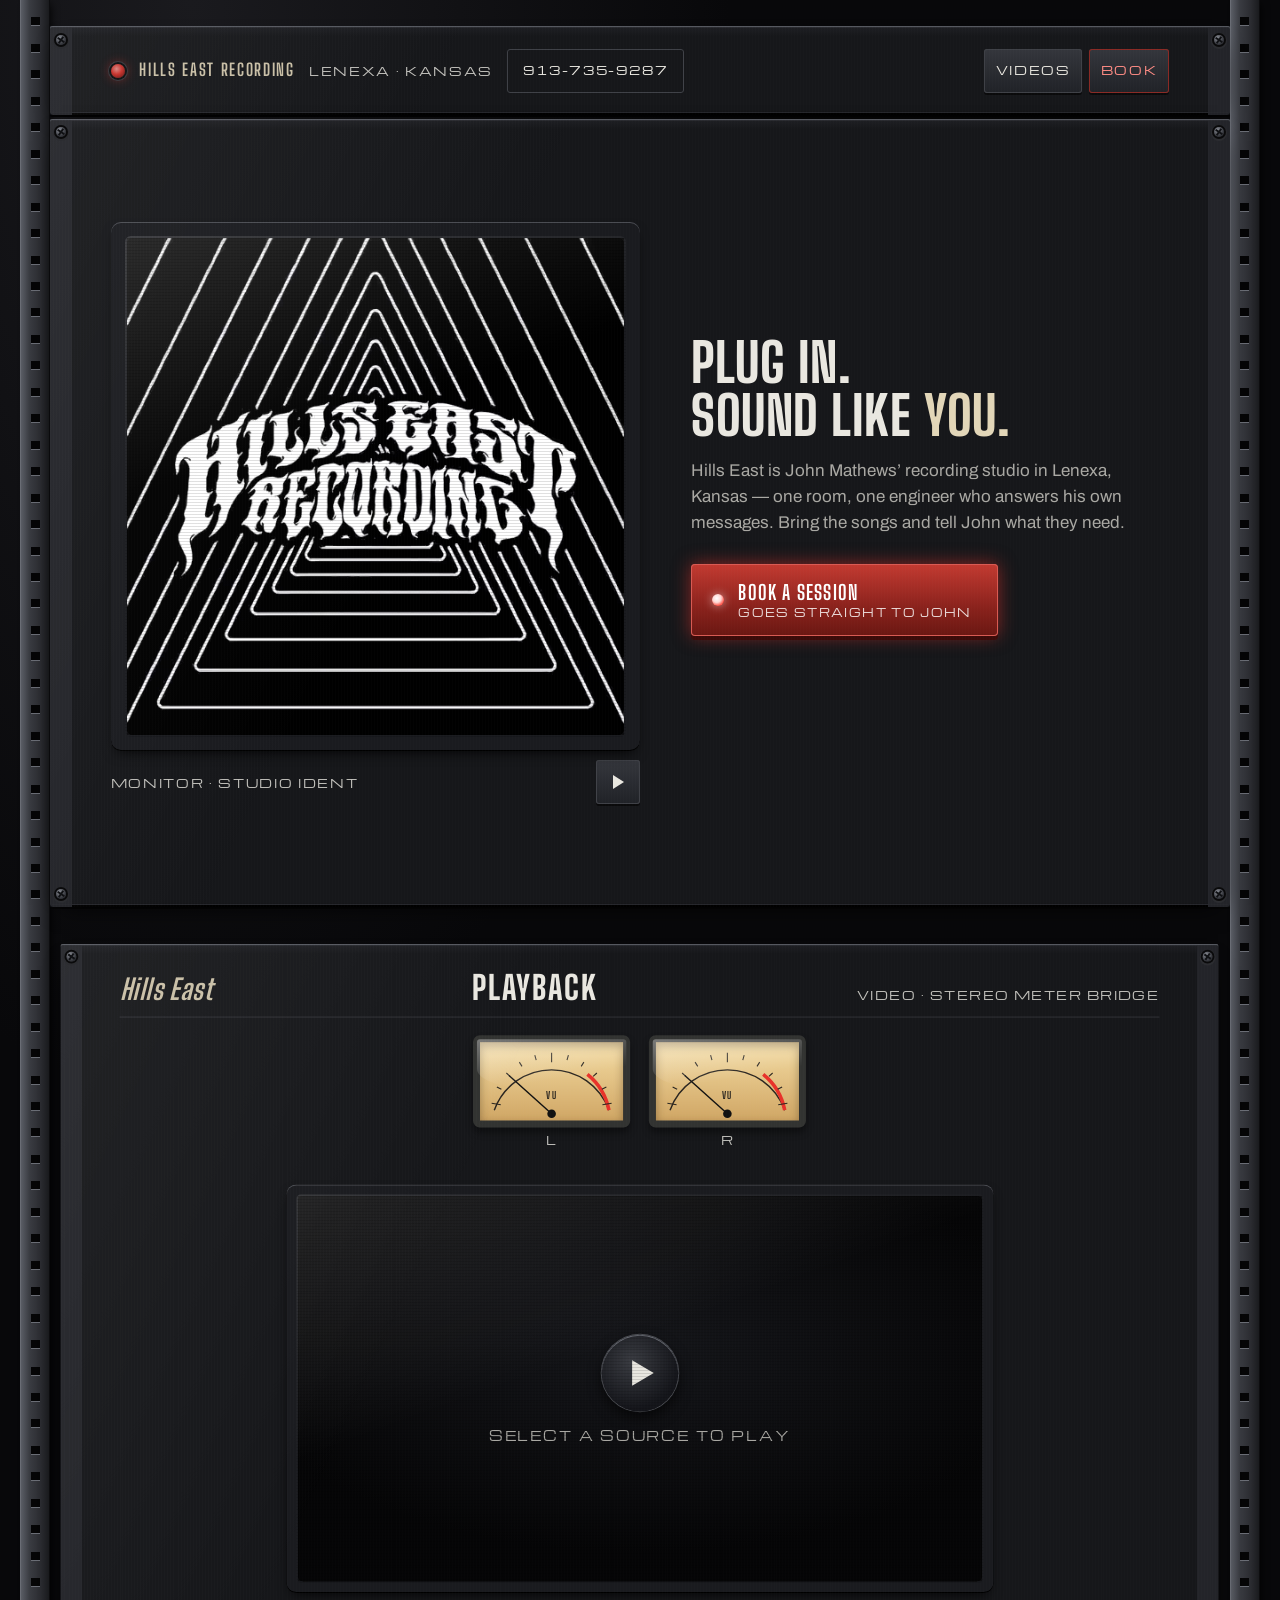
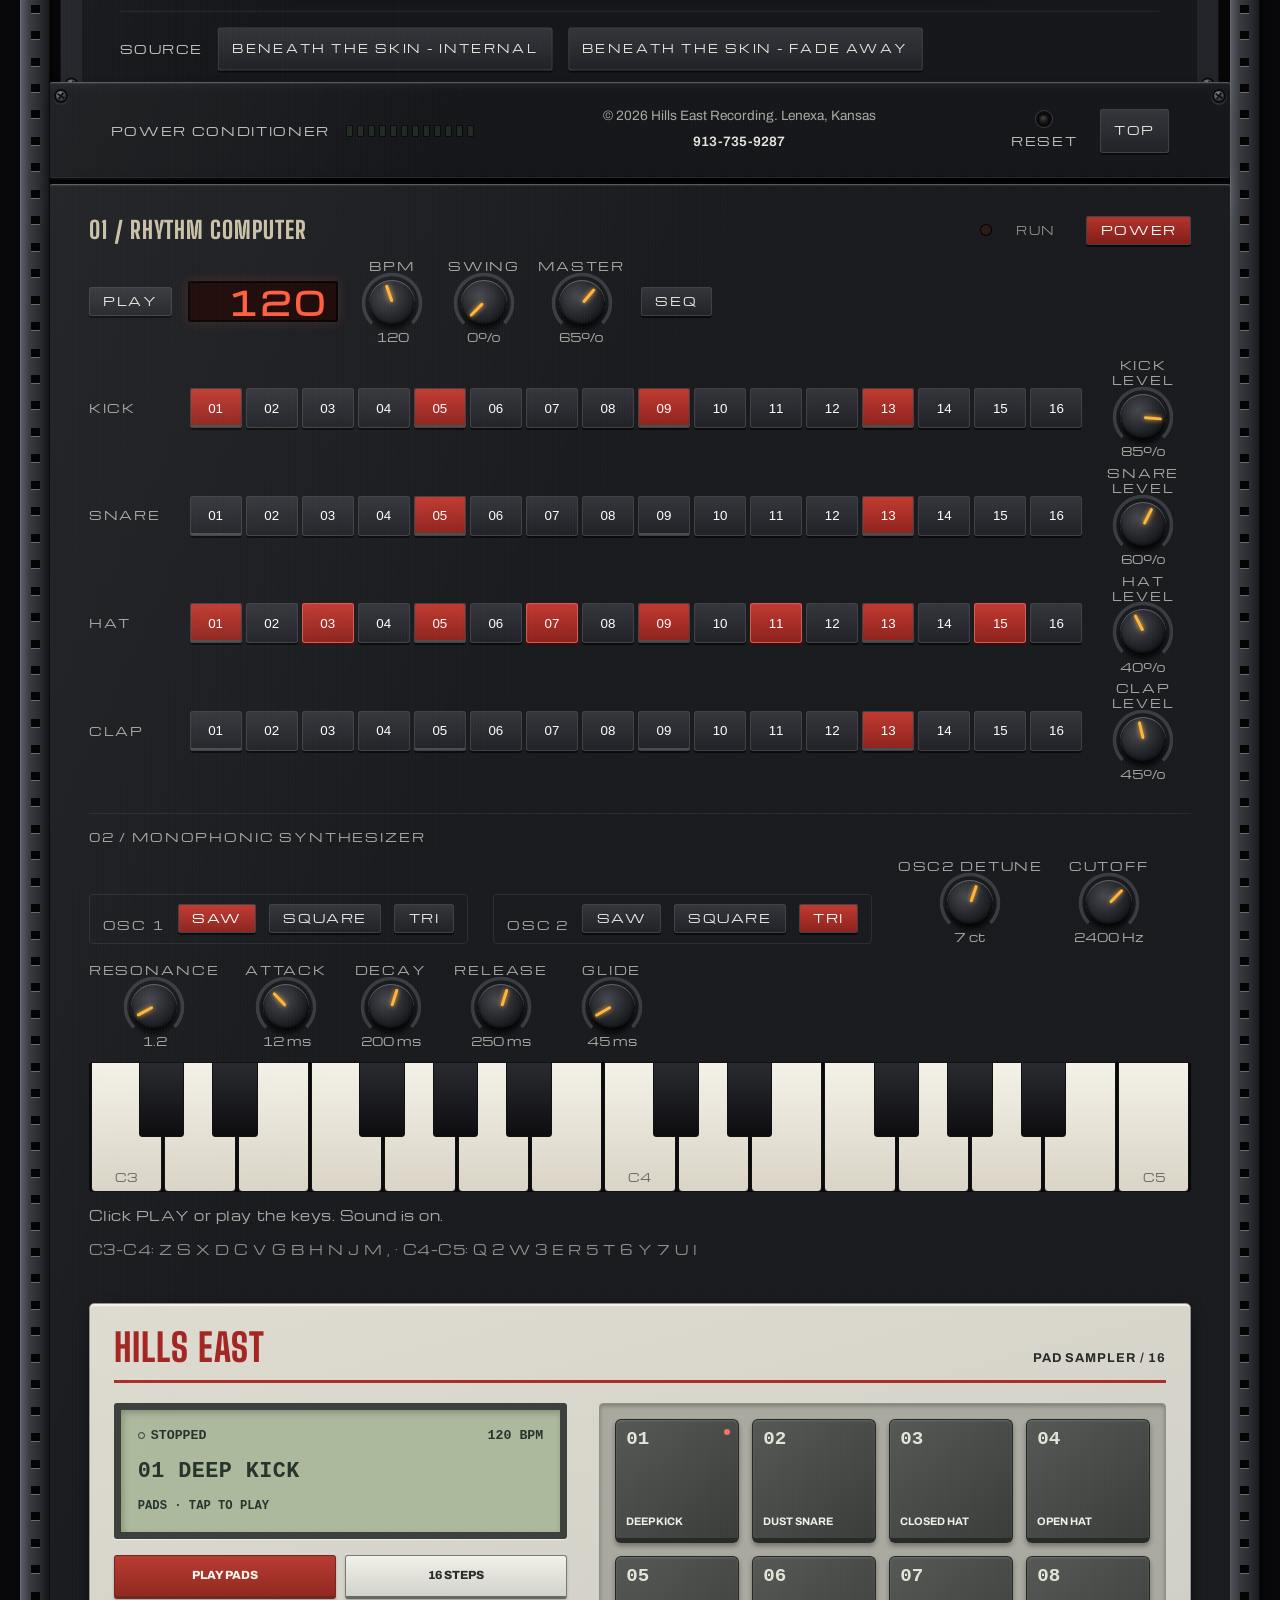
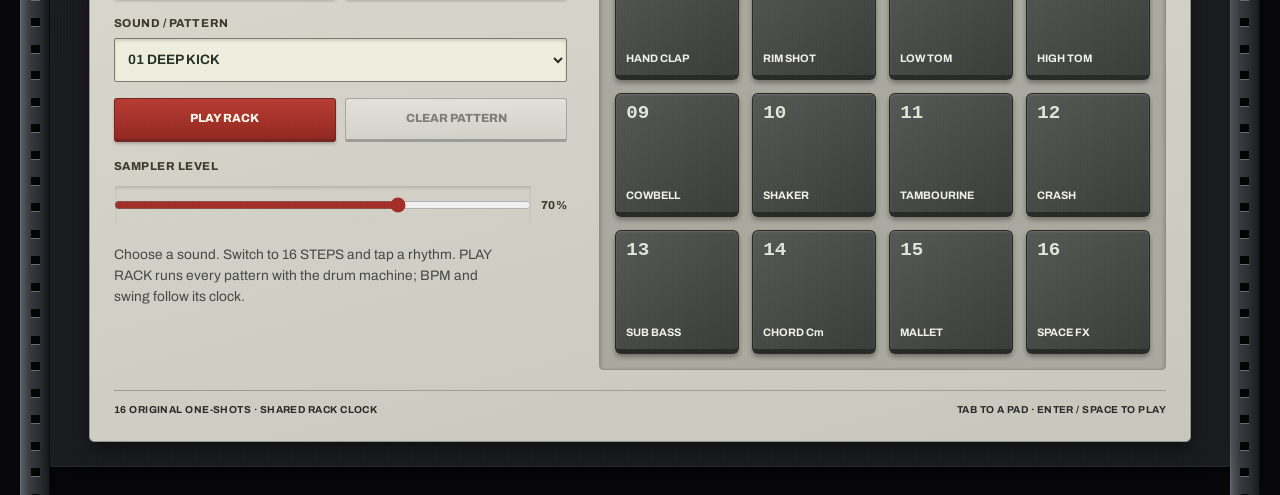
==== commit e1c37cf5: "John's requested changes" ====
--- a/index.html
+++ b/index.html
@@ -90,8 +90,6 @@
           <div class="vu" data-vu="L"><svg viewBox="0 0 200 110"><path class="vu-arc" d="M20 95 A85 85 0 0 1 180 95"/><path class="vu-red" d="M150 45 A85 85 0 0 1 180 95"/><g class="vu-ticks"></g><text x="100" y="80" class="vu-label">VU</text><line class="vu-needle" x1="100" y1="100" x2="100" y2="20"/><circle cx="100" cy="100" r="6" class="vu-hub"/></svg><span class="legend">L</span></div>
           <div class="vu" data-vu="R"><svg viewBox="0 0 200 110"><path class="vu-arc" d="M20 95 A85 85 0 0 1 180 95"/><path class="vu-red" d="M150 45 A85 85 0 0 1 180 95"/><g class="vu-ticks"></g><text x="100" y="80" class="vu-label">VU</text><line class="vu-needle" x1="100" y1="100" x2="100" y2="20"/><circle cx="100" cy="100" r="6" class="vu-hub"/></svg><span class="legend">R</span></div>
         </div>
-        <span class="legend">Level · playback demo</span>
-        <span class="lamp-wrap"><span class="jewel" id="player-signal" aria-hidden="true"></span><span class="legend">Signal</span></span>
       </div>
       <figure class="player-screen">
         <div class="screen-bezel">
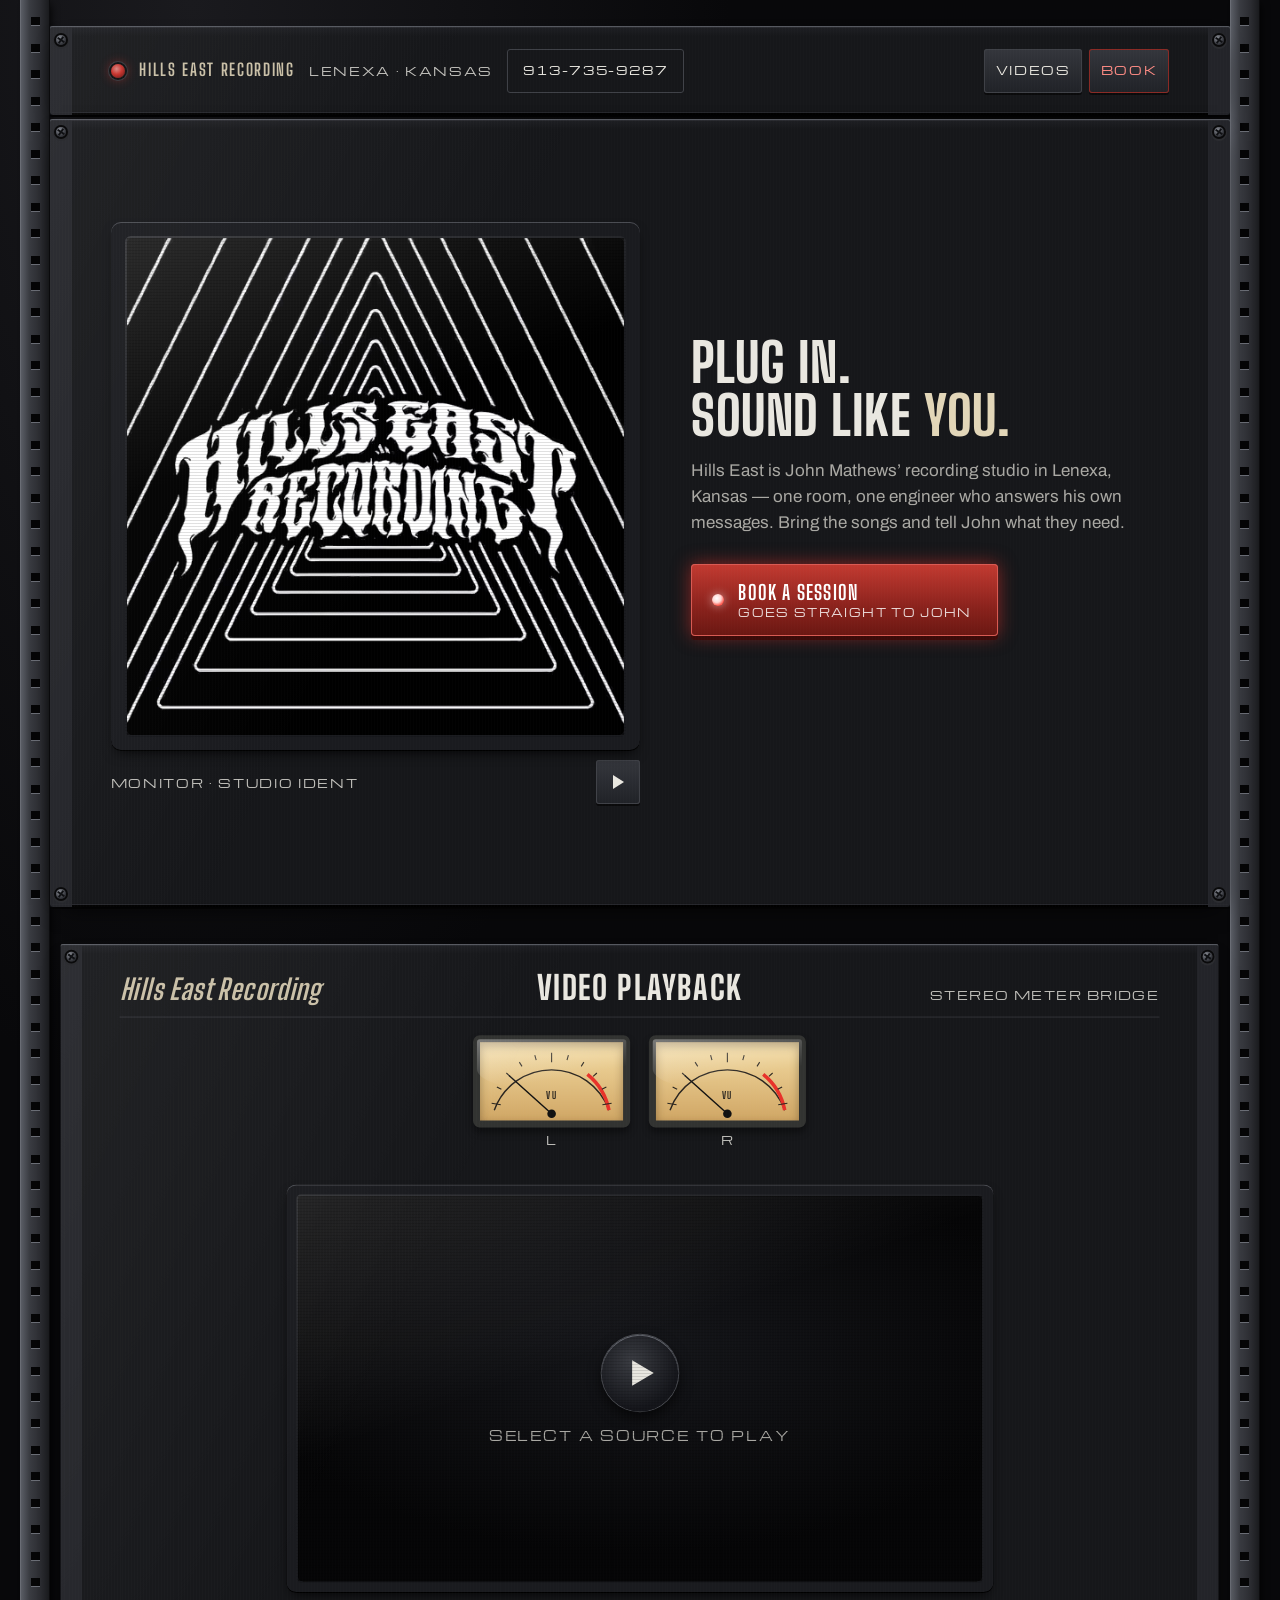
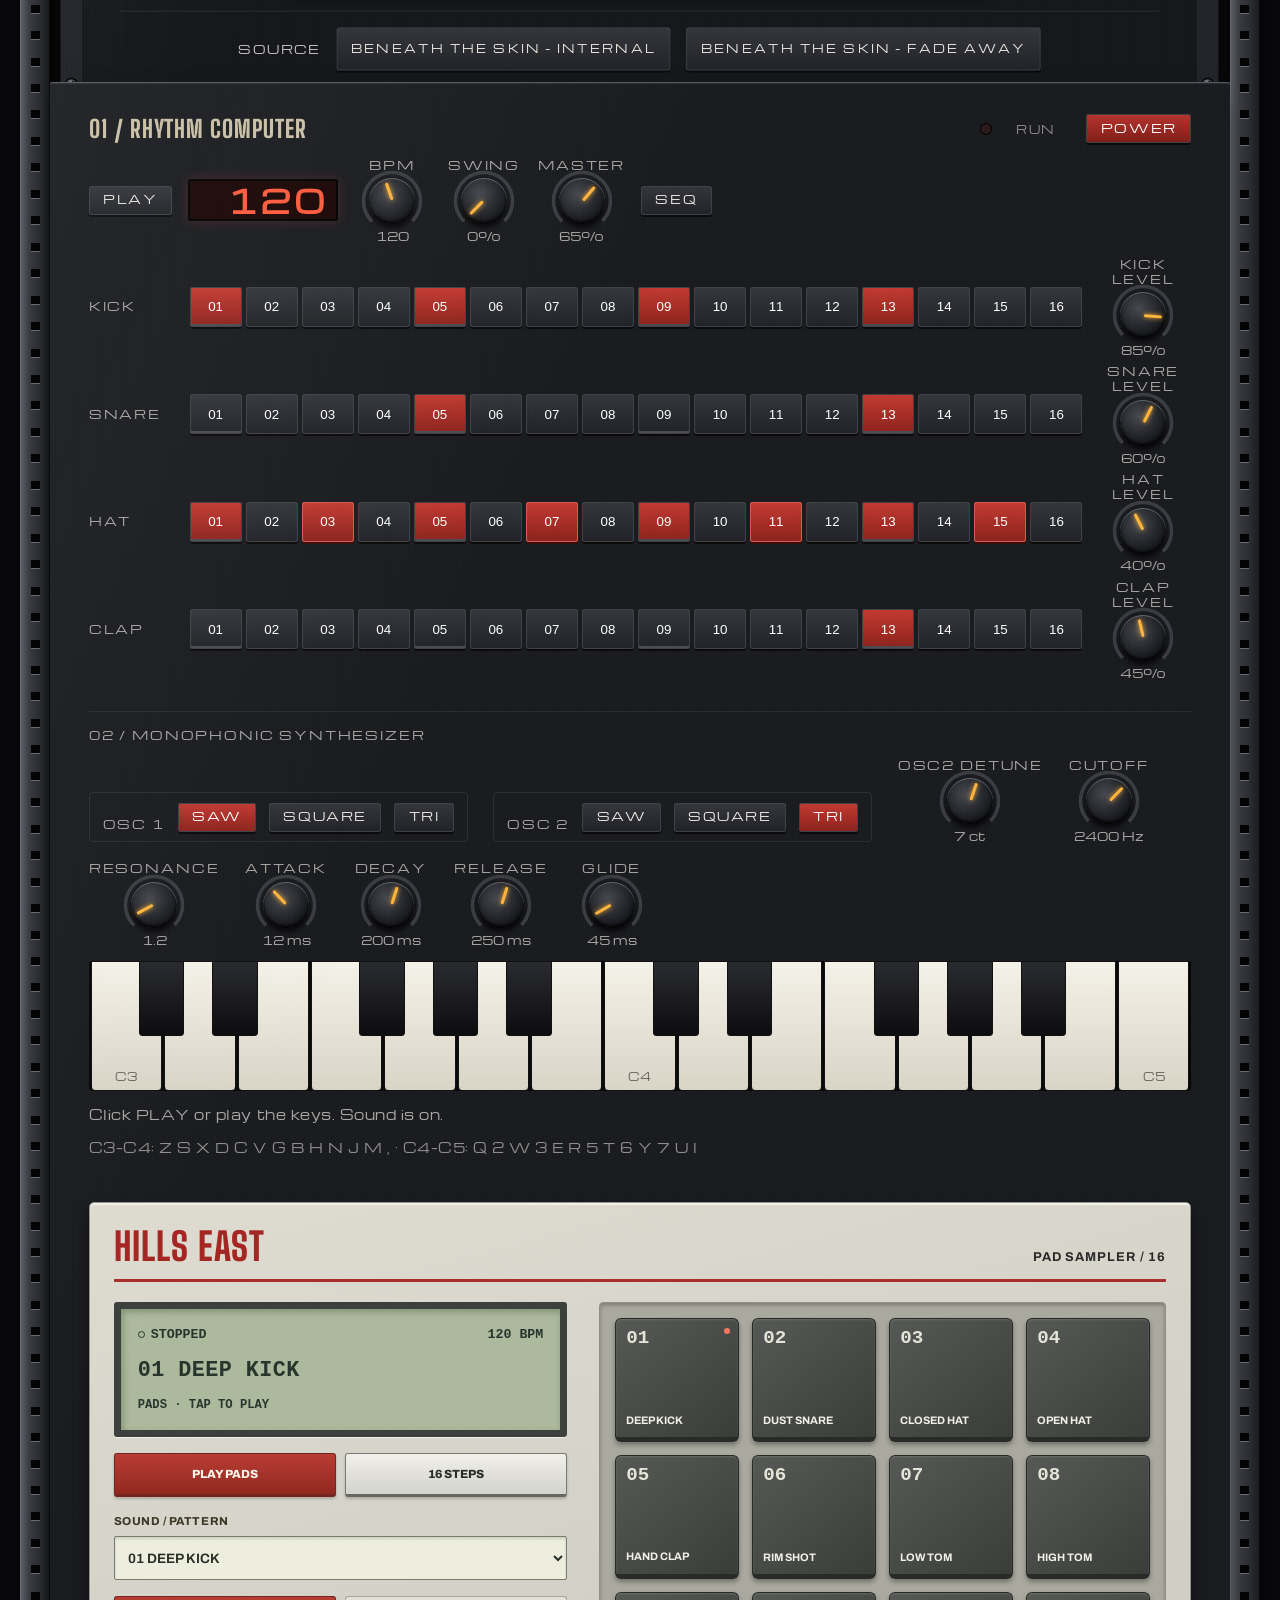
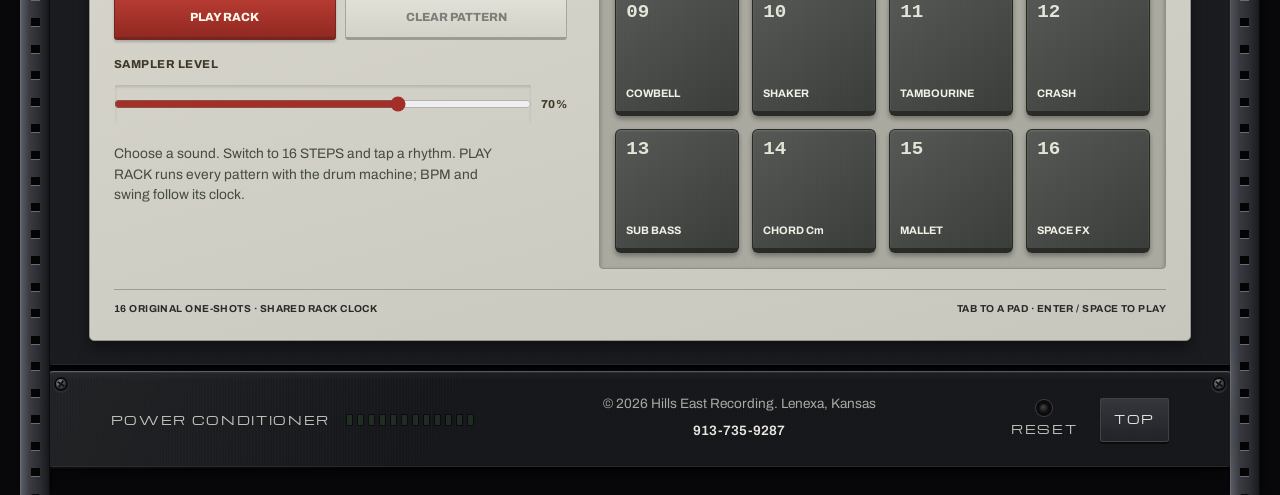
==== commit 31f8efb2: "style refinement" ====
--- a/index.html
+++ b/index.html
@@ -80,9 +80,9 @@
   <section class="unit u4 player" id="player" aria-labelledby="player-title">
     <span class="screw tl"></span><span class="screw tr"></span><span class="screw bl"></span><span class="screw br"></span>
     <div class="player-head">
-      <span class="player-brand">Hills East</span>
-      <h2 id="player-title">Playback</h2>
-      <span class="legend">Video · stereo meter bridge</span>
+      <span class="player-brand">Hills East Recording</span>
+      <h2 id="player-title">VIDEO PLAYBACK</h2>
+      <span class="legend">stereo meter bridge</span>
     </div>
     <div class="player-face">
       <div class="player-meters">
@@ -117,6 +117,9 @@
 
   </main>
 
+  <!-- 6U rack: drum machine and synthesizer (always mounted by script.js) -->
+  <section class="unit u6 hidden-rack" id="hidden-rack" hidden aria-label="Hidden rack: drum machine and synthesizer"></section>
+
   <!-- 1U · power conditioner (reset = easter egg) -->
   <footer class="unit u1 power" aria-label="Site footer">
     <span class="screw tl"></span><span class="screw tr"></span>
@@ -130,9 +133,6 @@
       <a class="pushbtn" href="#rack">Top</a>
     </div>
   </footer>
-
-  <!-- 6U rack: drum machine and synthesizer (always mounted by script.js) -->
-  <section class="unit u6 hidden-rack" id="hidden-rack" hidden aria-label="Hidden rack: drum machine and synthesizer"></section>
 </div>
 
 <script src="vendor/gsap.min.js" defer></script>
--- a/styles.css
+++ b/styles.css
@@ -139,7 +139,10 @@
 
 /* ---------- 4U playback: video + meter bridge ---------- */
 .player { display:grid; gap:1.1rem; padding-top:calc(var(--u)*.35); padding-bottom:calc(var(--u)*.35); }
-.player-head { display:flex; align-items:baseline; justify-content:space-between; gap:.4rem 1rem; flex-wrap:wrap; border-bottom:1px solid #2f3136; padding-bottom:.7rem; }
+.player-head { display:grid; grid-template-columns:1fr auto 1fr; align-items:baseline; gap:.4rem 1rem; border-bottom:1px solid #2f3136; padding-bottom:.7rem; }
+.player-head .player-brand { justify-self:start; }
+.player-head h2 { justify-self:center; text-align:center; }
+.player-head .legend { justify-self:end; text-align:right; }
 .player-brand { font:italic 700 1.8rem var(--display); color:var(--champ); letter-spacing:.02em; }
 .player-head h2 { font:800 clamp(1.6rem,2.6vw,2.2rem)/1 var(--display); letter-spacing:.05em; }
 .player-head > .legend { text-align:right; }
@@ -166,7 +169,7 @@
 .player-meters .vu svg { border:7px solid #323331; border-radius:7px; background:linear-gradient(#f4dca3,#d0a664); box-shadow:0 5px 8px #0006, inset 0 4px 10px #35241066; }
 .player-meters .legend { text-align:center; }
 .player-meters .lamp-wrap { display:inline-flex; align-items:center; gap:.6rem; }
-.player-sources { display:flex; align-items:center; gap:.7rem 1rem; flex-wrap:wrap; border-top:1px solid #2a2b2f; padding-top:1rem; }
+.player-sources { display:flex; align-items:center; justify-content:center; gap:.7rem 1rem; flex-wrap:wrap; border-top:1px solid #2a2b2f; padding-top:1rem; }
 .source { flex:0 0 auto; white-space:nowrap; }
 .source[aria-pressed="true"] { color:#fff; box-shadow:0 2px 0 #0a0a0b, 0 0 0 1px #7a5a22 inset; }
 .player-status { flex:1 1 100%; font-size:.9rem; color:#d9ceb4; }
